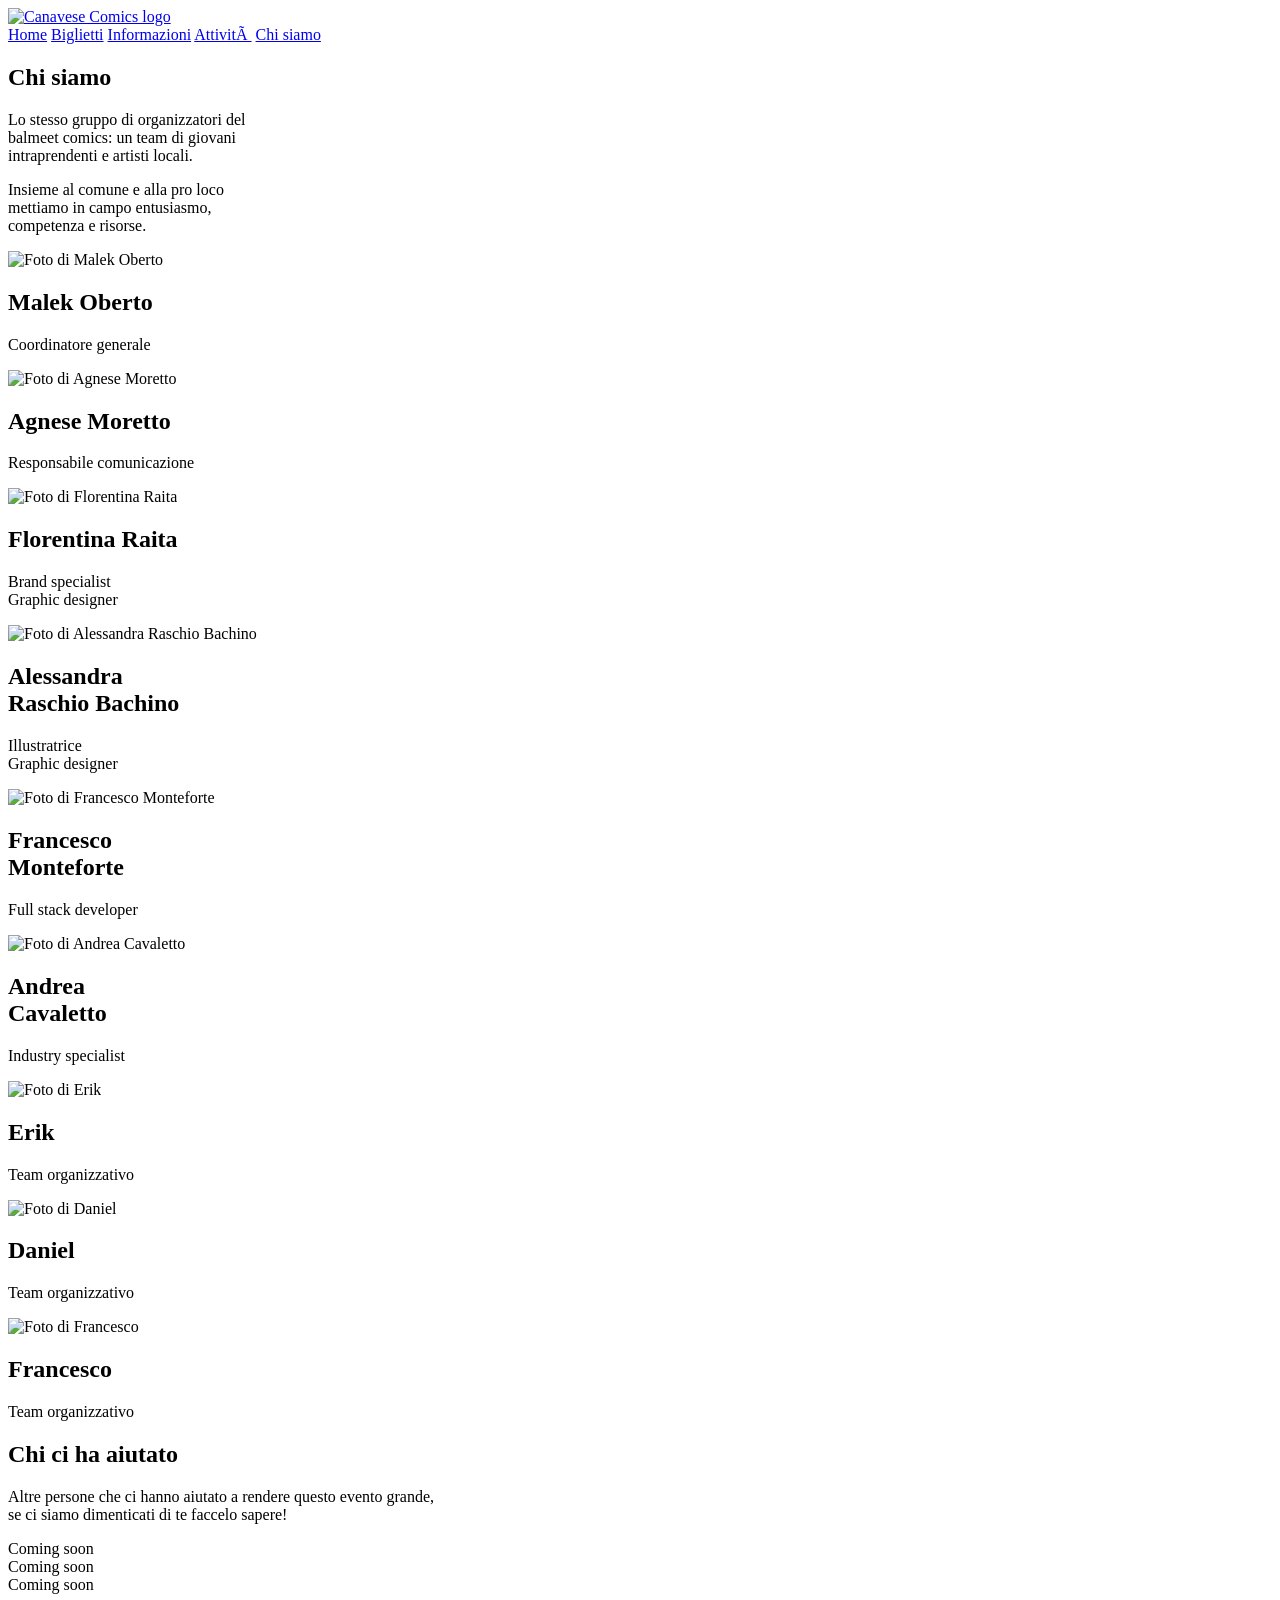
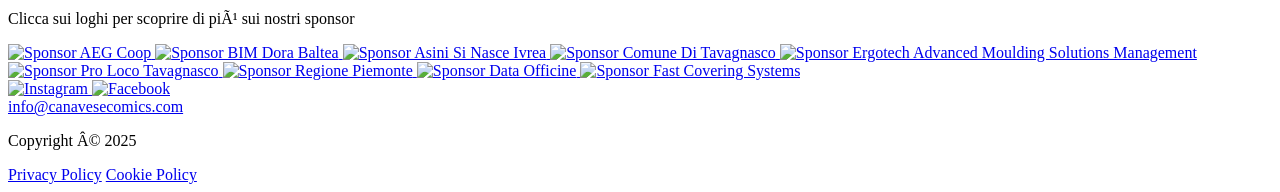
==== about.html @ ed452ccc "add meta pixel" ====
<!DOCTYPE html>
<html lang="it">

<head>
  <!-- Google tag (gtag.js) -->
  <script async src="https://www.googletagmanager.com/gtag/js?id=G-MP04SPYHH6"></script>
  <script>
    window.dataLayer = window.dataLayer || [];
    function gtag(){dataLayer.push(arguments);}
    if (typeof gtag === 'function') {
      gtag('js', new Date());

      gtag('config', 'G-MP04SPYHH6');
    }
  </script>
  <!-- Meta Pixel Code -->
  <script>
    !function(f,b,e,v,n,t,s)
    {if(f.fbq)return;n=f.fbq=function(){n.callMethod?
    n.callMethod.apply(n,arguments):n.queue.push(arguments)};
    if(!f._fbq)f._fbq=n;n.push=n;n.loaded=!0;n.version='2.0';
    n.queue=[];t=b.createElement(e);t.async=!0;
    t.src=v;s=b.getElementsByTagName(e)[0];
    s.parentNode.insertBefore(t,s)}(window, document,'script',
    'https://connect.facebook.net/en_US/fbevents.js');
    if (typeof fbq === 'function') {
      fbq('init', '989161047143598');
      fbq('track', 'PageView');
    }
  </script>
  <noscript><img height="1" width="1" style="display:none" src="https://www.facebook.com/tr?id=989161047143598&ev=PageView&noscript=1" /></noscript>
  <!-- End Meta Pixel Code -->

  <meta charset="UTF-8" />
  <meta name="viewport" content="width=device-width, initial-scale=1.0, viewport-fit=cover" />
  <meta name="color-scheme" content="light">
  <meta name="format-detection" content="telephone=no, date=no, address=no, email=no">
  <meta name="apple-mobile-web-app-capable" content="yes">
  <meta name="apple-mobile-web-app-title" content="Canavese Comics">
  <meta name="apple-mobile-web-app-status-bar-style" content="default">
  <meta name="theme-color" content="#F5EE8E">
  <meta name="author" content="Canavese Comics">

  <meta name="description"
    content="Scopri il team dietro Canavese Comics: organizzatori, artisti e professionisti che danno vita all'evento a Tavagnasco.">

  <meta name="robots" content="index, follow">

  <link rel="canonical" href="https://www.canavesecomics.com/about.html">

  <!-- Open Graph -->
  <meta property="og:title" content="Chi siamo | Canavese Comics">
  <meta property="og:description"
    content="Scopri il team dietro Canavese Comics: organizzatori, artisti e professionisti che danno vita all'evento a Tavagnasco.">
  <meta property="og:image" content="https://www.canavesecomics.com/assets/png/og.png">
  <meta property="og:image:alt" content="Team e organizzatori di Canavese Comics">
  <meta property="og:image:width" content="1200">
  <meta property="og:image:height" content="630">
  <meta property="og:url" content="https://www.canavesecomics.com/about.html">
  <meta property="og:type" content="website">
  <meta property="og:locale" content="it_IT">
  <meta property="og:site_name" content="Canavese Comics">

  <!-- Twitter -->
  <meta name="twitter:card" content="summary_large_image">
  <meta name="twitter:title" content="Chi siamo | Canavese Comics">
  <meta name="twitter:description"
    content="Scopri il team dietro Canavese Comics: organizzatori, artisti e professionisti che danno vita all'evento a Tavagnasco.">
  <meta name="twitter:image" content="https://www.canavesecomics.com/assets/png/og.png">
  <meta name="twitter:image:alt" content="Team e organizzatori di Canavese Comics">
  <title>Chi siamo | Canavese Comics</title>
  <link rel="icon" href="/favicon_png/favicon48.png" type="image/png" sizes="48x48" />
  <link rel="icon" href="/favicon.svg?v=4" type="image/svg+xml" />
  <link rel="icon" href="/favicon_png/favicon192.png" type="image/png" sizes="192x192" />
  <link rel="icon" href="/favicon_png/favicon512.png" type="image/png" sizes="512x512" />
  <link rel="apple-touch-icon" href="/favicon_png/favicon192.png" />
  <link rel="stylesheet" href="styles.css?v=20260511-sponsor-9" />
</head>

<body class="page-about">
  <header>
    <a class="brand" href="/" aria-label="Canavese Comics home">
      <img src="assets/vectors/logo.svg" alt="Canavese Comics logo" class="brand-logo">
    </a>

    <nav class="desktop-nav" aria-label="Navigazione principale">
      <a href="/">Home</a>
      <a href="/biglietti.html">Biglietti</a>
      <a href="/info.html">Informazioni</a>
      <a href="/activity.html">Attività</a>
      <a href="/about.html">Chi siamo</a>
    </nav>

    <div class="scroll-progress">
      <div class="scroll-progress__bar"></div>
    </div>
  </header>



  <main class="about-page">
    <section class="about-hero" id="chi-siamo">
      <h1>Chi siamo</h1>

      <div class="about-intro">
        <p>Lo stesso gruppo di organizzatori del<br>balmeet comics: un team di giovani<br>intraprendenti e artisti locali.</p>
        <p>Insieme al comune e alla pro loco<br>mettiamo in campo entusiasmo,<br>competenza e risorse.</p>
      </div>
    </section>

    <section class="team-grid" aria-label="Team Canavese Comics">
      <article class="team-member">
        <div class="team-member__photo is-loading">
          <picture>
            <source srcset="chi_siamo/Malek.avif" type="image/avif">
            <img src="chi_siamo/Malek.jpg" alt="Foto di Malek Oberto" loading="lazy" decoding="async">
          </picture>
        </div>
        <div>
          <h2>Malek Oberto</h2>
          <p>Coordinatore generale</p>
        </div>
      </article>

      <article class="team-member">
        <div class="team-member__photo is-loading">
          <picture>
            <source srcset="chi_siamo/Agnese.avif" type="image/avif">
            <img src="chi_siamo/Agnese.jpg" alt="Foto di Agnese Moretto" loading="lazy" decoding="async">
          </picture>
        </div>
        <div>
          <h2>Agnese Moretto</h2>
          <p>Responsabile comunicazione</p>
        </div>
      </article>

      <article class="team-member">
        <div class="team-member__photo is-loading">
          <picture>
            <source srcset="chi_siamo/flo.avif" type="image/avif">
            <img src="chi_siamo/flo.jpg" alt="Foto di Florentina Raita" loading="lazy" decoding="async">
          </picture>
        </div>
        <div>
          <h2>Florentina Raita</h2>
          <p>Brand specialist<br>Graphic designer</p>
        </div>
      </article>

      <article class="team-member">
        <div class="team-member__photo is-loading">
          <picture>
            <source srcset="chi_siamo/Alessandra.avif" type="image/avif">
            <img src="chi_siamo/Alessandra.jpg" alt="Foto di Alessandra Raschio Bachino" loading="lazy" decoding="async">
          </picture>
        </div>
        <div>
          <h2>Alessandra<br>Raschio Bachino</h2>
          <p>Illustratrice<br>Graphic designer</p>
        </div>
      </article>

      <article class="team-member">
        <div class="team-member__photo is-loading">
          <picture>
            <source srcset="chi_siamo/Frank.avif" type="image/avif">
            <img src="chi_siamo/Frank.jpg" alt="Foto di Francesco Monteforte" loading="lazy" decoding="async">
          </picture>
        </div>
        <div>
          <h2>Francesco<br>Monteforte</h2>
          <p>Full stack developer</p>
        </div>
      </article>

      <article class="team-member">
        <div class="team-member__photo is-loading">
          <picture>
            <source srcset="chi_siamo/Andrea.avif" type="image/avif">
            <img src="chi_siamo/Andrea.jpg" alt="Foto di Andrea Cavaletto" loading="lazy" decoding="async">
          </picture>
        </div>
        <div>
          <h2>Andrea<br>Cavaletto</h2>
          <p>Industry specialist</p>
        </div>
      </article>

      <article class="team-member">
        <div class="team-member__photo is-loading">
          <picture>
            <source srcset="chi_siamo/Erik.avif" type="image/avif">
            <img src="chi_siamo/Erik.jpg" alt="Foto di Erik" loading="lazy" decoding="async">
          </picture>
        </div>
        <div>
          <h2>Erik</h2>
          <p>Team organizzativo</p>
        </div>
      </article>

      <article class="team-member">
        <div class="team-member__photo is-loading">
          <picture>
            <source srcset="chi_siamo/Daniel.avif" type="image/avif">
            <img src="chi_siamo/Daniel.jpg" alt="Foto di Daniel" loading="lazy" decoding="async">
          </picture>
        </div>
        <div>
          <h2>Daniel</h2>
          <p>Team organizzativo</p>
        </div>
      </article>

      <article class="team-member">
        <div class="team-member__photo is-loading">
          <picture>
            <source srcset="chi_siamo/Francesco.avif" type="image/avif">
            <img src="chi_siamo/Francesco.jpg" alt="Foto di Francesco" loading="lazy" decoding="async">
          </picture>
        </div>
        <div>
          <h2>Francesco</h2>
          <p>Team organizzativo</p>
        </div>
      </article>
    </section>

    <section class="about-help">
      <h2>Chi ci ha aiutato</h2>
      <p>
Altre persone che ci hanno aiutato a rendere questo evento grande,<br>
se ci siamo dimenticati di te faccelo sapere!      </p>

      <div class="helpers-list" aria-label="Persone che ci hanno aiutato">
        <div class="helper-card">
          <span>Coming soon</span>
        </div>
        <div class="helper-card">
          <span>Coming soon</span>
        </div>
        <div class="helper-card">
          <span>Coming soon</span>
        </div>
      </div>
    </section>
  </main>

  <section class="sponsors">
    
    <div class="sponsors-inner">
    <p class="sponsors-note">Clicca sui loghi per scoprire di più sui nostri sponsor</p>

    <div class="sponsors-row">
     <a class="sponsor-item sponsor-item--logo" href="https://www.aegcoop.it/" target="_blank" rel="noopener noreferrer" aria-label="AEG Coop">
        <img src="sponsor/1.png" alt="Sponsor AEG Coop">
      </a>

      <a class="sponsor-item sponsor-item--logo" href="https://www.bimdorabaltea.it/" target="_blank" rel="noopener noreferrer" aria-label="Sponsor BIM Dora Baltea">
        <img src="sponsor/2.png" alt="Sponsor BIM Dora Baltea">
      </a>
      <a class="sponsor-item sponsor-item--logo" href="https://www.asinisinasceivrea.it/" target="_blank" rel="noopener noreferrer" aria-label="Sponsor Asini Si Nasce Ivrea">
        <img src="sponsor/3.png" alt="Sponsor Asini Si Nasce Ivrea">
      </a>
      <a class="sponsor-item sponsor-item--logo" href="https://www.comune.tavagnasco.to.it/it-it/home" target="_blank" rel="noopener noreferrer" aria-label="Sponsor Comune di Tavagnasco">
        <img src="sponsor/4.png" alt="Sponsor Comune Di Tavagnasco">
      </a>
      <a class="sponsor-item sponsor-item--logo" href="https://www.ergotech.it/" target="_blank" rel="noopener noreferrer" aria-label="Sponsor Ergotech Advanced Moulding Solutions Management">
        <img src="sponsor/5.png" alt="Sponsor Ergotech Advanced Moulding Solutions Management">
      </a>
      <a class="sponsor-item sponsor-item--logo" href="https://www.facebook.com/login/?next=https%3A%2F%2Fwww.facebook.com%2FProlocotavagnacco%2F%3Flocale%3Dit_IT" target="_blank" rel="noopener noreferrer" aria-label="Sponsor Pro Loco Tavagnasco">
        <img src="sponsor/6.png" alt="Sponsor Pro Loco Tavagnasco">
      </a>
      <a class="sponsor-item sponsor-item--logo" href="https://www.regione.piemonte.it/web/" target="_blank" rel="noopener noreferrer" aria-label="Sponsor Regione Piemonte">
        <img src="sponsor/7.png" alt="Sponsor Regione Piemonte">
      </a>
      <a class="sponsor-item sponsor-item--logo" href="https://dataofficine.it/" target="_blank" rel="noopener noreferrer" aria-label="Sponsor Data Officine">
        <img src="sponsor/8.png" alt="Sponsor Data Officine">
      </a>
      <a class="sponsor-item sponsor-item--logo" href="https://www.fastcoveringsystems.com" target="_blank" rel="noopener noreferrer" aria-label="Sponsor Fast Covering Systems">
        <img src="sponsor/9.png" alt="Sponsor Fast Covering Systems">
      </a>
    </div>

    
  </div>





  </section>

  <footer class="site-footer">
    <div class="footer-inner">
      <div class="footer-left">
        <a class="footer-social" href="https://www.instagram.com/canavese.comics?igsh=ejc1cXgyejVkamZu" aria-label="Instagram Canavese Comics" target="_blank" rel="noopener noreferrer">
          <img src="assets/icons/ig_icon.webp" alt="Instagram">
        </a>
        <a class="footer-social footer-social--facebook" href="https://www.facebook.com/61584932397962/" aria-label="Facebook Canavese Comics" target="_blank" rel="noopener noreferrer">
          <img src="assets/icons/fb_icon.webp" alt="Facebook">
        </a>
      </div>

      <div class="footer-center">
        <a href="mailto:info@canavesecomics.com">info@canavesecomics.com</a>
      </div>

      <div class="footer-right">
        <p>
          Copyright © 2025<br>
       
        </p>
      </div>
    </div>

    <div class="footer-legal">
      <a href="privacy-policy.html">Privacy Policy</a>
      <a href="cookie-policy.html">Cookie Policy</a>
    </div>
  </footer>

  <script src="main.js?v=20260511-about-images"></script>
</body>

</html>
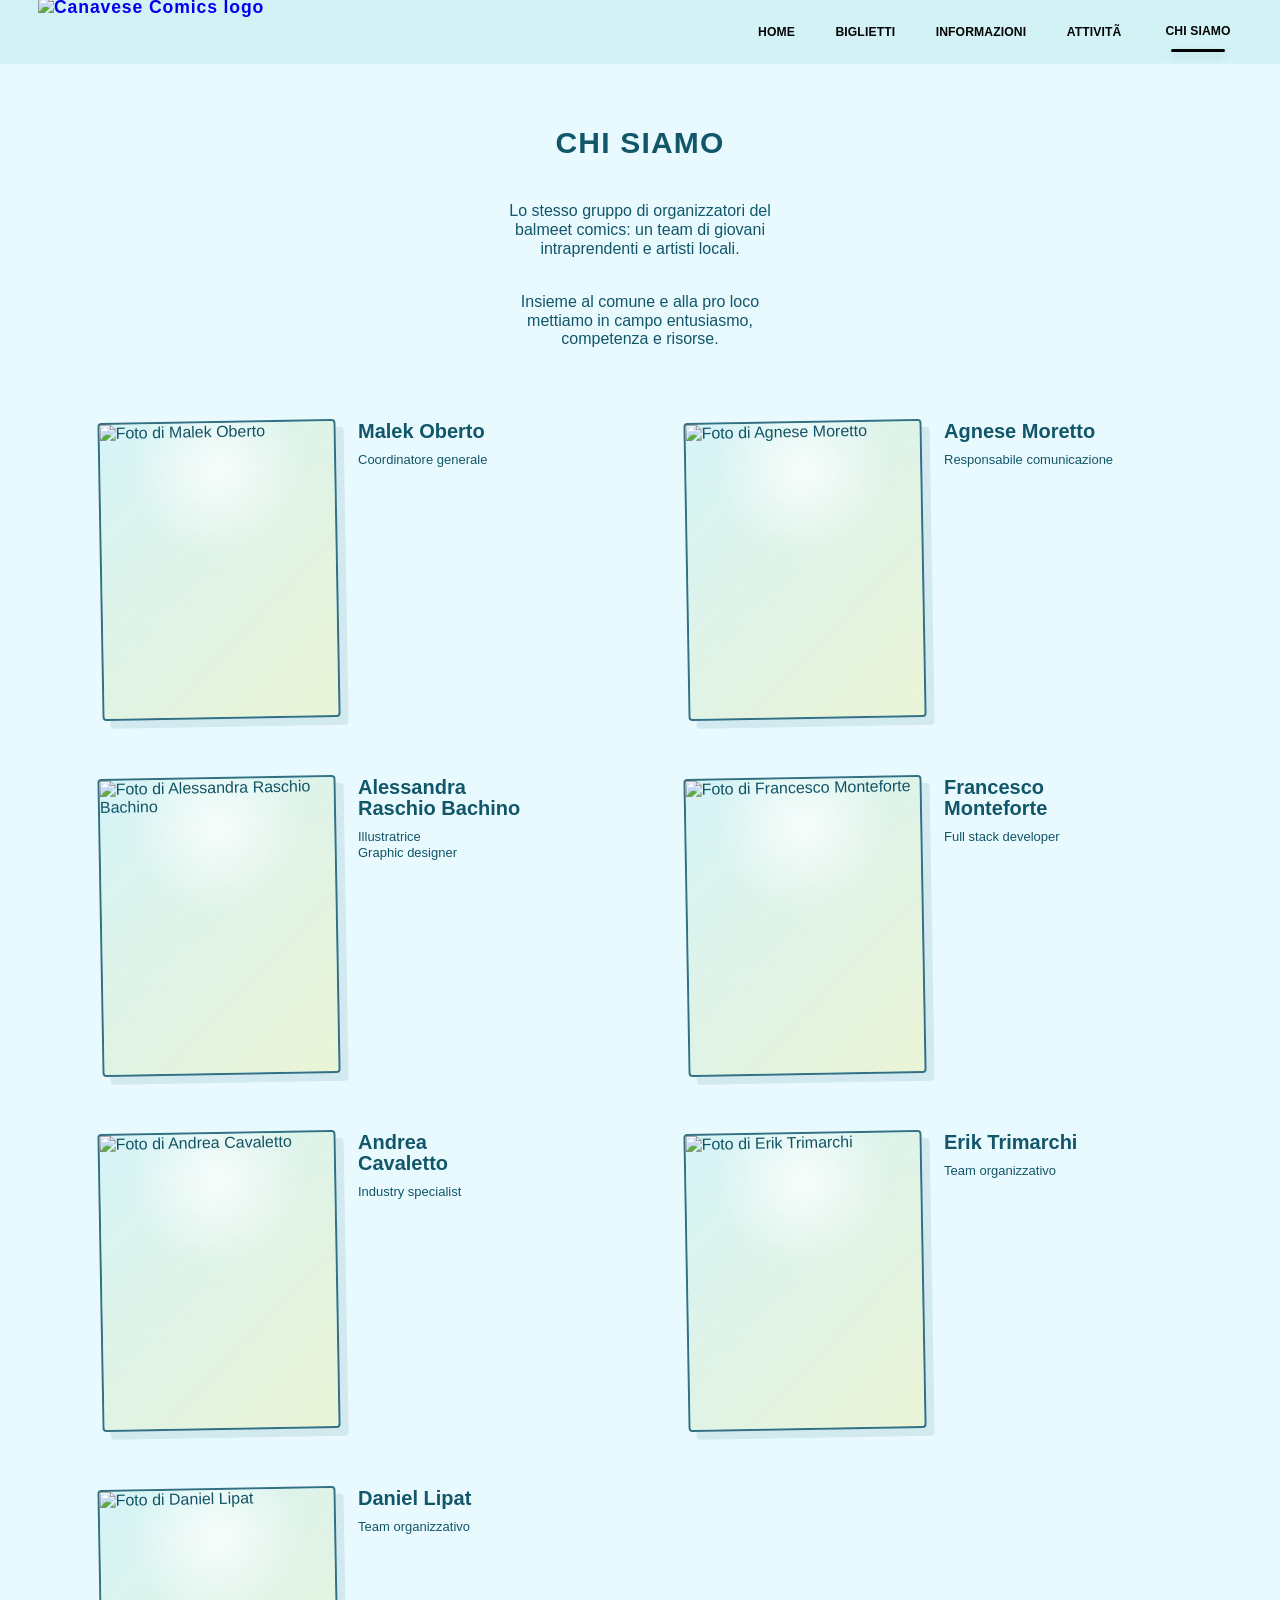
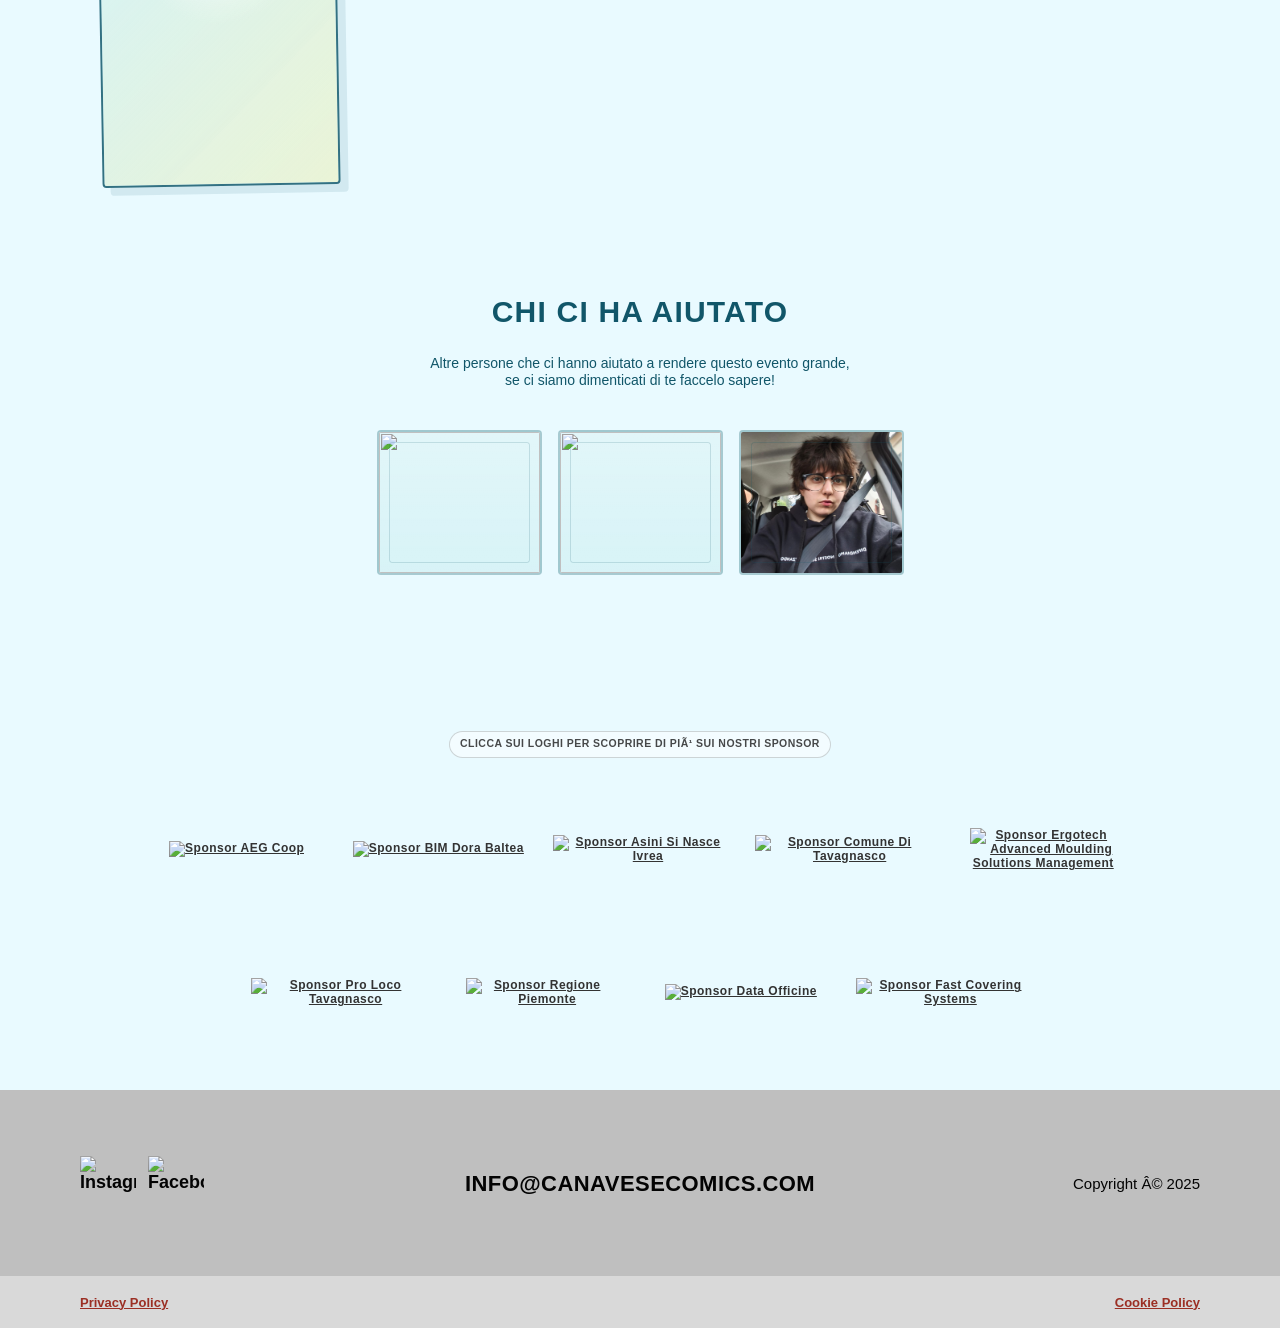
==== commit 930724ab: "Aggiorna team e collaboratori" ====
--- a/about.html
+++ b/about.html
@@ -138,19 +138,6 @@
       <article class="team-member">
         <div class="team-member__photo is-loading">
           <picture>
-            <source srcset="chi_siamo/flo.avif" type="image/avif">
-            <img src="chi_siamo/flo.jpg" alt="Foto di Florentina Raita" loading="lazy" decoding="async">
-          </picture>
-        </div>
-        <div>
-          <h2>Florentina Raita</h2>
-          <p>Brand specialist<br>Graphic designer</p>
-        </div>
-      </article>
-
-      <article class="team-member">
-        <div class="team-member__photo is-loading">
-          <picture>
             <source srcset="chi_siamo/Alessandra.avif" type="image/avif">
             <img src="chi_siamo/Alessandra.jpg" alt="Foto di Alessandra Raschio Bachino" loading="lazy" decoding="async">
           </picture>
@@ -191,11 +178,11 @@
         <div class="team-member__photo is-loading">
           <picture>
             <source srcset="chi_siamo/Erik.avif" type="image/avif">
-            <img src="chi_siamo/Erik.jpg" alt="Foto di Erik" loading="lazy" decoding="async">
-          </picture>
-        </div>
-        <div>
-          <h2>Erik</h2>
+            <img src="chi_siamo/Erik.jpg" alt="Foto di Erik Trimarchi" loading="lazy" decoding="async">
+          </picture>
+        </div>
+        <div>
+          <h2>Erik Trimarchi</h2>
           <p>Team organizzativo</p>
         </div>
       </article>
@@ -204,24 +191,11 @@
         <div class="team-member__photo is-loading">
           <picture>
             <source srcset="chi_siamo/Daniel.avif" type="image/avif">
-            <img src="chi_siamo/Daniel.jpg" alt="Foto di Daniel" loading="lazy" decoding="async">
-          </picture>
-        </div>
-        <div>
-          <h2>Daniel</h2>
-          <p>Team organizzativo</p>
-        </div>
-      </article>
-
-      <article class="team-member">
-        <div class="team-member__photo is-loading">
-          <picture>
-            <source srcset="chi_siamo/Francesco.avif" type="image/avif">
-            <img src="chi_siamo/Francesco.jpg" alt="Foto di Francesco" loading="lazy" decoding="async">
-          </picture>
-        </div>
-        <div>
-          <h2>Francesco</h2>
+            <img src="chi_siamo/Daniel.jpg" alt="Foto di Daniel Lipat" loading="lazy" decoding="async">
+          </picture>
+        </div>
+        <div>
+          <h2>Daniel Lipat</h2>
           <p>Team organizzativo</p>
         </div>
       </article>
@@ -235,13 +209,13 @@
 
       <div class="helpers-list" aria-label="Persone che ci hanno aiutato">
         <div class="helper-card">
-          <span>Coming soon</span>
+          <img src="chi_siamo/flo.jpg" alt="" loading="lazy" decoding="async">
         </div>
         <div class="helper-card">
-          <span>Coming soon</span>
+          <img src="chi_siamo/Francesco.jpg" alt="" loading="lazy" decoding="async">
         </div>
         <div class="helper-card">
-          <span>Coming soon</span>
+          <img src="chi_siamo/levi.jpg" alt="" loading="lazy" decoding="async">
         </div>
       </div>
     </section>
--- a/styles.css
+++ b/styles.css
@@ -0,0 +1,7001 @@
+@font-face {
+  font-family: 'Corsario VF';
+  src: url('assets/fonts/corsario-vf-font/corsario-vf.otf') format('opentype');
+  font-weight: 400;
+  font-style: normal;
+  font-display: swap;
+}
+
+@font-face {
+  font-family: 'Figtree';
+  src: url('assets/fonts/Figtree/Figtree-VariableFont_wght.ttf') format('truetype');
+  font-weight: 100 900;
+  font-style: normal;
+  font-display: swap;
+}
+
+:root {
+  --color-text: #111;
+  --color-bg: #FDFCEC;;
+  --color-dark: #030303;
+  --color-white: #ffffff;
+  --color-header:#F5EE8E;
+
+  --color-overlay: #030303;
+
+  --fs-brand: 1.1rem;
+  --fs-hero-tag: clamp(1.6rem, 3vw, 2rem);
+  --fs-overlay-links: 2rem;
+
+  --radius-card: 18px;
+
+  --shadow-card: 0 18px 40px rgba(0,0,0,0.08);
+  --border-card: 1px solid rgba(0,0,0,0.03);
+
+  --transition-fast: 250ms ease;
+  --transition-mid: 350ms ease;
+  --transition-burger: 600ms cubic-bezier(0.4, 0, 0.2, 1);
+
+  --feature-card-width: 680px;
+  --feature-card-svg-width: 100%;
+}
+
+html {
+  -webkit-text-size-adjust: 100%;
+  text-size-adjust: 100%;
+  background: var(--color-bg);
+}
+
+body {
+  min-height: 100svh;
+  padding-left: env(safe-area-inset-left);
+  padding-right: env(safe-area-inset-right);
+  overflow-x: clip;
+}
+
+@supports not (overflow: clip) {
+  body {
+    overflow-x: hidden;
+  }
+}
+
+* {
+  box-sizing: border-box;
+  margin: 0;
+  padding: 0;
+}
+
+body {
+  min-height: 100vh;
+  font-family: 'Figtree', sans-serif;
+  background: var(--color-bg);
+  color: var(--color-text);
+  overflow-x: hidden;
+}
+
+header {
+  position: fixed;
+  top: 0; left: 0; right: 0;
+  height: 64px;
+  background: var(--color-dark);
+  color: var(--color-white);
+  display: flex;
+  justify-content: space-between;
+  align-items: center;
+  padding: 0 1.25rem;
+  z-index: 30;
+  background-color: var(--color-header);
+}
+
+.brand {
+  font-size: var(--fs-brand);
+  font-weight: 600;
+  letter-spacing: .05em;
+}
+
+/* MENU TOGGLE */
+
+.menu {
+  background: transparent;
+  border: none;
+  cursor: pointer;
+  display: flex;
+  padding: 0;
+  width: 40px;
+  height: 40px;
+  justify-content: center;
+  align-items: center;
+  outline: none;
+}
+
+
+
+
+.menu:focus-visible {
+  outline: none;
+}
+
+.menu svg {
+  width: 44px;
+  height: 44px;
+}
+
+.line {
+  fill: none;
+  stroke: var(--color-dark);
+  stroke-width: 6;
+  transition:
+    stroke-dasharray var(--transition-burger),
+    stroke-dashoffset var(--transition-burger),
+    filter var(--transition-mid);
+}
+
+.line1 { stroke-dasharray: 60 207; }
+.line2 { stroke-dasharray: 60 60; }
+.line3 { stroke-dasharray: 60 207; }
+
+.menu.opened .line1 {
+  stroke-dasharray: 90 207;
+  stroke-dashoffset: -134;
+}
+
+.menu.opened .line2 {
+  stroke-dasharray: 1 60;
+  stroke-dashoffset: -30;
+}
+
+.menu.opened .line3 {
+  stroke-dasharray: 90 207;
+  stroke-dashoffset: -134;
+}
+
+.menu.glow .line {
+  filter: drop-shadow(0 0 14px rgba(255,255,255,0.55));
+}
+
+
+
+.menu-overlay {
+  position: fixed;
+  inset: 0;
+  background: var(--color-overlay);
+  color: var(--color-white);
+  display: flex;
+  flex-direction: column;
+  justify-content: center;
+  align-items: center;
+  gap: 2rem;
+  font-size: var(--fs-overlay-links);
+  letter-spacing: .03em;
+  opacity: 0;
+  visibility: hidden;
+  pointer-events: none;
+  transition: opacity var(--transition-fast), visibility var(--transition-fast);
+  z-index: 20;
+}
+
+.menu-overlay.active {
+  opacity: 1;
+  visibility: visible;
+  pointer-events: auto;
+}
+
+.menu-overlay a {
+  color: var(--color-white);
+  text-decoration: none;
+  font-weight: 500;
+  opacity: 0;
+  transform: translateY(10px);
+  transition:
+    opacity var(--transition-mid),
+    transform var(--transition-mid);
+}
+
+.menu-overlay.active a { opacity: 1; transform: translateY(0); }
+
+.menu-overlay.active a:nth-child(1) { transition-delay: 80ms; }
+.menu-overlay.active a:nth-child(2) { transition-delay: 150ms; }
+.menu-overlay.active a:nth-child(3) { transition-delay: 220ms; }
+.menu-overlay.active a:nth-child(4) { transition-delay: 290ms; }
+.menu-overlay.active a:nth-child(5) { transition-delay: 360ms; }
+
+
+
+
+
+.menu {
+  -webkit-tap-highlight-color: transparent;  
+}
+
+.menu:focus {
+  outline: none;
+}
+
+.menu:focus-visible {
+  outline: none; 
+}
+
+.menu::-moz-focus-inner {
+  border: 0; 
+}
+
+
+
+
+
+.home-section {
+  padding: 60px 1.5rem;
+  max-width: 900px;
+  margin: 0 auto;
+}
+
+.home-inner {
+  text-align: center;
+  display: flex;
+  flex-direction: column;
+  gap: 1.5rem;
+}
+
+.home-section h2 {
+  font-size: 1.8rem;
+  font-weight: 600;
+  letter-spacing: .05em;
+  color: var(--color-dark);
+  margin-bottom: .5rem;
+}
+
+.home-section p {
+  max-width: 680px;
+  margin: 0 auto;
+  font-size: 1.05rem;
+  line-height: 1.6;
+  color: #444;
+}
+
+
+
+.news-grid {
+  display: grid;
+  grid-template-columns: 1fr;
+  gap: 1.8rem;
+  margin-top: .5rem;
+}
+
+.news-card {
+  background: var(--color-white);
+  border-radius: 16px;
+  box-shadow: var(--shadow-card);
+  border: var(--border-card);
+  padding: 1.2rem;
+  text-align: left;
+}
+
+.news-image img {
+  width: 100%;
+  height: auto;
+  border-radius: 12px;
+  margin-bottom: .8rem;
+}
+
+.news-card h3 {
+  font-size: 1.1rem;
+  font-weight: 600;
+  color: var(--color-dark);
+  margin-bottom: .5rem;
+}
+
+.news-card p {
+  font-size: .95rem;
+  color: #444;
+  line-height: 1.55;
+}
+
+
+@media (min-width: 760px) {
+  .news-grid {
+    grid-template-columns: 1fr 1fr;
+  }
+}
+
+
+.info-list {
+  display: grid;
+  grid-template-columns: 1fr;
+  gap: 1.5rem;
+  margin-top: .5rem;
+  text-align: left;
+}
+
+.info-item {
+  background: var(--color-white);
+  padding: 1.3rem 1.5rem;
+  border-radius: 16px;
+  box-shadow: var(--shadow-card);
+  border: var(--border-card);
+}
+
+.info-item dt {
+  font-size: .85rem;
+  text-transform: uppercase;
+  letter-spacing: .12em;
+  color: #777;
+  margin-bottom: .4rem;
+}
+
+.info-item dd {
+  font-size: 1.05rem;
+  color: #222;
+}
+
+
+.features-list .feature-card > h3 {
+  font-size: 20px !important;
+  text-align: center;
+}
+
+
+
+
+
+@media (min-width: 760px) {
+  .info-list {
+    grid-template-columns: repeat(3, 1fr);
+  }
+}
+
+
+
+
+
+
+/* MEDIA QUERIES */
+
+@media (max-width: 360px) {
+  .brand { font-size: .95rem; }
+  .menu svg { width: 28px; height: 28px; }
+  .hero { padding: 95px 1rem 35px; }
+  .hero-tag { font-size: 1.3rem; letter-spacing: .08em; }
+  .logo-wrapper img { max-width: 230px; }
+}
+
+@media (max-width: 480px) {
+  .menu-overlay { font-size: 1.6rem; gap: 1.6rem; }
+  .logo-card { padding: 1.5rem 1.5rem 1.25rem; }
+  .contact-info { font-size: .85rem; }
+}
+
+@media (max-width: 768px) {
+  header { padding: 0 1.1rem; }
+  .hero { padding: 120px 1.2rem 40px; }
+  .logo-wrapper img { max-width: 280px; }
+}
+
+@media (max-width: 1024px) {
+  .hero-inner { max-width: 600px; }
+  .logo-card { padding: 2rem 2.5rem; border-radius: 20px; }
+  .hero-tag { font-size: 2.1rem; }
+  .menu-overlay { font-size: 2rem; }
+}
+
+@media (max-width: 1300px) {
+  header { padding: 0 2rem; }
+  .hero { padding-top: 150px; padding-bottom: 60px; }
+  .logo-card { max-width: 540px; }
+}
+
+@media (min-width: 1400px) {
+  .hero-tag { font-size: 2.3rem; }
+  .logo-wrapper img { max-width: 360px; }
+  .logo-card { padding: 2.3rem 3rem 2rem; }
+}
+
+
+
+
+.scroll-progress {
+  position: absolute;
+  left: 0;
+  right: 0;
+  bottom: 0;
+  height: 2px;
+  background: rgba(255, 255, 255, 0.08); 
+  overflow: hidden;
+  pointer-events: none;
+}
+
+.scroll-progress__bar {
+  width: 0;
+  height: 100%;
+
+
+  background: linear-gradient(
+    90deg,
+    #fdd835 0%,
+    #ffb300 100%
+  );
+
+  
+  box-shadow: 0 0 6px rgba(255, 193, 7, 0.55);
+
+  transform-origin: left;
+  transition: width 70ms linear;
+}
+
+
+.brand-logo {
+  height: 52px;
+  width: auto;
+  filter: none;
+}
+
+
+
+
+
+
+.features-grid {
+  display: grid;
+  grid-template-columns: repeat(2, 1fr);
+  gap: 18px;
+  max-width: 900px;
+  margin: 50px auto;
+  padding: 0 1.3rem;
+}
+
+.feature-card {
+  background: #e7e7e7; 
+  border-radius: 22px;
+  padding: 32px 12px;
+  text-align: center;
+  box-shadow: var(--shadow-card);
+  border: var(--border-card);
+  display: flex;
+  flex-direction: column;
+  justify-content: center;
+  gap: 10px;
+  min-height: 140px; 
+}
+
+.feature-card h3 {
+  margin-bottom: 6px;
+  color: var(--color-dark);
+  text-transform: uppercase;
+  letter-spacing: 0.03em;
+}
+
+.feature-card .icon {
+  font-size: 0.85rem;
+  color: #777;
+  letter-spacing: .03;
+}
+
+
+
+@media (min-width: 900px) {
+  .features-grid {
+    grid-template-columns: repeat(2, 1fr);
+    gap: 24px;
+  }
+
+  .feature-card {
+    min-height: 160px;
+    padding: 40px 20px;
+  }
+
+ .features-list .feature-card > h3 {
+
+  font-size: 32px !important;
+
+  text-align: center;
+
+}
+}
+
+
+.features-grid {
+  display: grid;
+  grid-template-columns: repeat(2, 1fr);
+  gap: 18px;
+  max-width: 900px;
+  margin: 80px auto 50px;
+  padding: 0 1.3rem;
+}
+
+
+
+
+
+.hero {
+  padding: 120px 1.5rem 50px;
+  max-width: 1000px;
+  margin: 0 auto;
+}
+
+/* CARD PRINCIPALE */
+.hero-card {
+  position: relative;
+  width: 100%;
+  min-height: 798px;
+  overflow: hidden;
+  background: #F1D0E3;
+  border-radius: 20px;
+  box-shadow: none;
+  border: 0;
+}
+
+
+.hero-left {
+  display: flex;
+  flex-direction: column;
+  gap: 6px;
+}
+
+
+
+.hero-location,
+.hero-date {
+  font-size: 1.02rem;
+  font-weight: 600;
+  color: var(--color-dark);
+  margin: 0;
+}
+
+/* COLONNA DESTRA (IMMAGINE) */
+.hero-right {
+  position: absolute;
+  left: 594px;
+  top: 48px;
+  width: 624px;
+  height: 802px;
+  z-index: 1;
+}
+
+.hero-right img {
+  width: 140px;
+  height: auto;
+  object-fit: contain;
+  display: block;
+}
+
+.hero-description {
+  margin-top: 30px;
+  text-align: center;
+  font-size: 1.03rem;
+  line-height: 1.6;
+  color: #333;
+  max-width: 720px;
+  margin-left: auto;
+  margin-right: auto;
+}
+
+.hero-description p + p {
+  margin-top: 1rem;
+}
+
+
+
+@media (max-width: 480px) {
+  .hero {
+    padding: 110px 1rem 40px;
+  }
+
+  .hero-card {
+    padding: 22px 16px;
+    column-gap: 12px;
+  }
+
+  .hero-left h1 {
+    font-size: 1.45rem;
+  }
+
+  .hero-right img {
+    width: 110px;
+  }
+}
+
+
+
+/* SPONSOR  */
+
+.sponsors {
+  padding: 60px 1.5rem 40px;
+  background: transparent;
+}
+
+.sponsors-inner {
+  max-width: 1000px;
+  margin: 0 auto;
+  text-align: center;
+}
+
+.sponsors-inner h2 {
+  font-size: 1.8rem;
+  font-weight: 600;
+  letter-spacing: .05em;
+  margin-bottom: 30px;
+  color: var(--color-dark);
+}
+
+.sponsors-note {
+  width: fit-content;
+  max-width: min(100%, 520px);
+  margin: 0 auto clamp(22px, 3vw, 34px);
+  padding: 0.38rem 0.62rem;
+  color: rgba(3, 3, 3, 0.72);
+  font-size: clamp(0.58rem, 0.82vw, 0.72rem);
+  line-height: 1.15;
+  font-weight: 800;
+  letter-spacing: 0.045em;
+  text-transform: uppercase;
+  white-space: nowrap;
+  background: rgba(255, 255, 255, 0.46);
+  border: 1px solid rgba(3, 3, 3, 0.16);
+  border-radius: 999px;
+}
+
+.sponsors-row {
+  display: flex;
+  justify-content: center;
+  gap: 12px;
+  flex-wrap: wrap;
+}
+
+.sponsor-item {
+  background: #eee;
+  border-radius: 10px;
+  padding: 10px 14px;
+  font-size: .75rem;
+  font-weight: 600;
+  color: #333;
+  letter-spacing: .04em;
+  min-width: 70px;
+  text-align: center;
+}
+
+
+/* FOOTER */
+
+.site-footer {
+  background: #E6ADCE;
+  padding: 0;
+  font-size: .9rem;
+  color: #030303;
+}
+
+.footer-inner {
+  width: 100%;
+  max-width: none;
+  min-height: 186px;
+  margin: 0 auto;
+  padding: 38px 80px 36px;
+  display: grid;
+  grid-template-columns: 1fr 1fr 1fr;
+  align-items: center;
+  gap: 40px;
+}
+
+.footer-left {
+  display: flex;
+  align-items: center;
+  justify-content: flex-start;
+  justify-self: start;
+  gap: 12px;
+}
+
+.footer-social {
+  display: flex;
+  align-items: center;
+  justify-content: center;
+  width: 140px;
+  height: 140px;
+  background: #D9D9D9;
+  border-radius: 0;
+  padding: 0;
+  font-weight: 700;
+  font-size: 18px;
+  color: #030303;
+  text-decoration: none;
+}
+
+.footer-left a,
+.footer-center a {
+  color: #030303;
+  text-decoration: none;
+  font-weight: 600;
+}
+
+.footer-center {
+  text-align: center;
+  align-self: center;
+  justify-self: center;
+}
+
+.footer-center a {
+  font-size: 22px;
+  letter-spacing: 0.02em;
+  text-transform: uppercase;
+}
+
+.footer-right {
+  text-align: right;
+  justify-self: end;
+  max-width: 360px;
+}
+
+.footer-right p {
+  margin: 0;
+  font-size: 15px;
+  line-height: 1.1;
+  font-weight: 500;
+  color: #030303;
+}
+
+.footer-legal {
+  min-height: 52px;
+  margin: 0;
+  padding: 0 80px;
+  display: flex;
+  justify-content: space-between;
+  align-items: center;
+  width: 100%;
+  max-width: none;
+  background: #F1D0E3;
+}
+
+.footer-legal a {
+  font-size: 13px;
+  font-weight: 700;
+  color: #9B2F24;
+  text-decoration: underline;
+}
+
+@media (max-width: 760px) {
+  .footer-inner {
+    min-height: auto;
+    padding: 24px 20px 22px;
+    grid-template-columns: auto 1fr;
+    align-items: center;
+    gap: 16px 18px;
+  }
+
+  .footer-left {
+    justify-self: start;
+    text-align: left;
+    gap: 10px;
+  }
+
+  .footer-center {
+    justify-self: end;
+    text-align: right;
+  }
+
+  .footer-right {
+    grid-column: 1 / -1;
+    justify-self: center;
+    text-align: center;
+    max-width: none;
+  }
+
+  .footer-social {
+    width: 46px;
+    height: 46px;
+    font-size: 14px;
+  }
+
+  .footer-center a {
+    font-size: clamp(11px, 2.65vw, 15px);
+    overflow-wrap: anywhere;
+  }
+
+  .footer-right p {
+    font-size: clamp(11px, 2.8vw, 13px);
+    line-height: 1.15;
+  }
+
+  .footer-legal {
+    min-height: 48px;
+    padding: 0 20px;
+  }
+}
+
+@media (max-width: 420px) {
+  .footer-inner {
+    padding-inline: 16px;
+    gap: 14px;
+  }
+
+  .footer-social {
+    width: 40px;
+    height: 40px;
+  }
+
+  .footer-center a {
+    font-size: 11px;
+  }
+
+  .footer-legal {
+    padding: 0 16px;
+  }
+}
+
+
+
+.hero {
+  width: min(1232px, calc(100% - 48px));
+  max-width: none;
+  margin: 130px auto 0;
+  padding: 0;
+}
+
+.hero-card {
+  position: relative;
+  width: 100%;
+  min-height: 898px;
+  overflow: hidden;
+  background: #F1D0E3;
+  border-radius: 20px;
+  box-shadow: none;
+  border: 0;
+}
+
+
+.hero-left {
+  position: absolute;
+  left: 92px;
+  top: 205px;
+  width: 620px;
+  height: 470px;
+  z-index: 2;
+}
+
+
+.hero-title {
+  
+  position: absolute;
+  width: 300px;
+  height: 200px;
+  left: 0;
+  top: -30px;
+  margin: 0;
+  font-family: 'Corsario VF', serif;
+  font-style: normal;
+  font-weight: 400;
+ font-size: 95px;
+   line-height: 100px;
+  letter-spacing: 1.1;
+  color: #000000;
+}
+
+.hero-meta {
+  position: absolute;
+  width: 620px;
+  left: 0;
+  top: 230px;
+  margin: 0;
+  font-family: 'Figtree', sans-serif;
+  font-style: normal;
+  font-weight: 500;
+  font-size: 48px;
+  line-height: 70px;
+  color: #000000;
+  text-transform: uppercase;
+  white-space: nowrap;
+}
+
+.hero-right {
+  position: absolute;
+  left: 600px;
+  top: 45px;
+  width: 500px;
+  height: 802px;
+  z-index: 1;
+}
+
+.hero-right picture,
+.hero-right img {
+  display: block;
+  width: 100%;
+  height: 100%;
+}
+
+.hero-right img {
+  object-fit: contain;
+  object-position: center top;
+}
+
+.hero-claim {
+  position: absolute;
+  right: clamp(30px, 5.7vw, 88px);
+  bottom: 112px;
+  max-width: 190px;
+  font-family: 'Figtree', sans-serif;
+  font-weight: 700;
+  font-size: 17px;
+  line-height: 1.02;
+  letter-spacing: -0.02em;
+  color: #fff;
+  text-align: left;
+}
+
+.hero-description {
+  max-width: 1232px;
+  margin: 70px auto 0;
+}
+
+@media (max-width: 900px) {
+  .hero {
+    width: calc(100% - 32px);
+    margin-top: 120px;
+    padding: 0;
+  }
+
+  .hero-card {
+    min-height: 520px;
+  }
+
+  .hero-left {
+    left: 24px;
+    top: 86px;
+    width: 42%;
+    height: 310px;
+  }
+
+  .hero-title {
+    width: 100%;
+      top: 60px;
+    height: auto;
+    font-size: clamp(58px, 10.5vw, 20px);
+    line-height: 1.02;
+  }
+
+  .hero-meta {
+    width: 130%;
+    top: 235px;
+    font-size: clamp(20px, 4vw, 32px);
+    line-height: 1.3;
+    white-space: nowrap;
+  }
+
+  .hero-right {
+    left: 43%;
+    top: 28px;
+    width: 54%;
+    height: 470px;
+  }
+
+  .hero-claim {
+    right: 34px;
+    bottom: 68px;
+    max-width: 125px;
+    font-size: 12px;
+  }
+
+
+
+}
+
+@media (max-width: 560px) {
+  .hero {
+    width: calc(100% - 24px);
+    margin-top: 96px;
+    padding: 0;
+  }
+
+
+
+
+  .hero-card {
+    min-height: 310px;
+  }
+
+ .hero-left .hero-title {
+
+    font-size: clamp(29px, 10vw, 24px);
+    top: 0px;
+    line-height: 1.2;
+    letter-spacing: 1.1px;
+
+  }
+
+
+
+.hero-meta {
+  width: 130%;
+  top: 95px;
+  font-size: clamp(13px, 7.5vw, 18px);
+  line-height: 1.5;
+  white-space: nowrap;
+}
+
+  .hero-right {
+    left: 44%;
+    top: 28px;
+    width: 57%;
+    height: 260px;
+    right: auto;
+  }
+
+  .hero-right img {
+    object-position: center top;
+  }
+
+  .hero-claim {
+    right: 16px;
+    bottom: 52px;
+    max-width: 82px;
+    font-size: 8px;
+    line-height: 1.05;
+  }
+
+
+ header {
+    height: 80px;
+    padding: 0 2rem;
+  }
+
+  .brand-logo {
+    height: 60px;
+    width: auto;
+  }
+
+  .menu {
+    width: 60px;
+    height: 60px;
+  }
+
+  .menu svg {
+    width: 60px;
+    height: 60px;
+  }
+
+
+
+
+
+
+}
+
+
+
+
+
+
+
+@media (min-width: 650px) {
+  header {
+    height: 88px;
+    padding: 0 2.5rem;
+  }
+
+  .brand-logo {
+    height: 68px;
+    width: auto;
+  }
+
+  .menu {
+    width: 56px;
+    height: 56px;
+  }
+
+  .menu svg {
+    width: 56px;
+    height: 56px;
+  }
+
+}
+
+
+.features-list {
+  display: flex;
+  flex-direction: column;
+  align-items: center;
+  gap: 100px;
+  width: 100%;
+  max-width: calc(var(--feature-card-width) + 48px);
+  margin: 80px auto 50px;
+  padding: 0 24px;
+}
+
+.feature-card {
+  position: relative;
+  display: flex;
+  justify-content: center;
+  align-items: center;
+  width: 100%;
+  height: auto;
+  min-height: 0;
+  padding: 0;
+  overflow: visible;
+  background: transparent;
+  border: 0;
+  box-shadow: none;
+  border-radius: 50px;
+  text-decoration: none;
+  
+}
+
+ .feature-card h3 {
+    left: 28px;
+    font-size: clamp(20px, 1vw, 2px);
+    font-family: 'Figtree', sans-serif;
+  }
+
+
+.feature-card__graphic {
+  display: block;
+  width: var(--feature-card-svg-width);
+  max-width: var(--feature-card-width);
+  height: auto;
+  object-fit: contain;
+  object-position: center;
+  margin: 0 auto;
+}
+
+@media (max-width: 560px) {
+  .features-list {
+    width: 100%;
+    max-width: none;
+    gap: 45px;
+    margin-top: 56px;
+    padding: 0 12px;
+  }
+
+  .feature-card {
+    min-height: auto;
+    border-radius: 28px;
+    height: auto;
+  }
+
+  .feature-card h3 {
+    left: 28px;
+    font-size: clamp(28px, 9vw, 42px);
+  }
+
+.features-list .feature-card > h3 {
+  font-size: 15px !important;
+  text-align: center;
+}
+
+
+  .feature-card__graphic {
+    display: block;
+    width: 100%;
+    max-width: 100%;
+    height: auto;
+    object-fit: contain;
+    object-position: center;
+    margin: 0 auto;
+  }
+}
+
+
+
+
+
+/* ================= INFO PAGE ================= */
+
+.info-page {
+  padding: 2rem 1.5rem;
+}
+
+/* HERO */
+.info-hero {
+  text-align: center;
+  margin-bottom: 2rem;
+}
+
+.info-hero h1 {
+  font-size: 2rem;
+  font-weight: 700;
+  margin-bottom: 0.5rem;
+}
+
+.info-subtitle {
+  font-size: 0.9rem;
+  letter-spacing: 1px;
+  margin-bottom: 1.5rem;
+}
+
+.info-intro p {
+  margin: 0.2rem 0;
+  font-size: 0.9rem;
+}
+
+
+/* TESTO */
+.info-text {
+  text-align: center;
+  font-size: 0.9rem;
+  line-height: 1.5;
+  margin: 2rem 0;
+}
+
+.info-text p {
+  margin-bottom: 1rem;
+}
+
+
+.location-card {
+  display: flex;
+  border-radius: 20px;
+  overflow: hidden;
+}
+
+/* sinistra */
+.location-map {
+  flex: 1;
+  background: #9c9c9c;
+  color: red;
+  display: flex;
+  flex-direction: column;
+  justify-content: center;
+  align-items: center;
+}
+
+/* destra */
+.location-details {
+  flex: 1;
+  background: #bcd6df;
+  padding: 1.5rem;
+}
+
+.btn-map {
+  display: inline-block;
+  margin-top: 1rem;
+  background: #6aaac0;
+  padding: 0.5rem 1rem;
+  border-radius: 10px;
+  color: white;
+  text-decoration: none;
+}
+
+.info-arrival {
+  width: min(100%, 1080px);
+  margin: 3rem auto;
+  text-align: center;
+}
+
+.info-arrival h2 {
+  margin: 0 0 1.5rem;
+  color: #2d5668;
+  font-size: clamp(1.55rem, 3.6vw, 2.75rem);
+  line-height: 0.96;
+  font-weight: 900;
+  letter-spacing: 0.02em;
+}
+
+.arrival-card {
+  display: grid;
+  grid-template-columns: minmax(0, 1fr) minmax(280px, 0.82fr);
+  gap: clamp(20px, 4vw, 44px);
+  align-items: stretch;
+  padding: clamp(22px, 4vw, 42px);
+  border: 2px solid rgba(3, 3, 3, 0.88);
+  border-radius: 8px;
+  background: #cfeef6;
+  box-shadow: 0 14px 0 rgba(3, 3, 3, 0.08);
+}
+
+.arrival-copy {
+  display: flex;
+  flex-direction: column;
+  align-items: center;
+  justify-content: center;
+  gap: 1rem;
+  text-align: left;
+}
+
+.arrival-copy > p,
+.arrival-block p {
+  width: 100%;
+  margin: 0;
+  color: #2d5668;
+  font-size: clamp(0.98rem, 1.6vw, 1.18rem);
+  line-height: 1.5;
+}
+
+.arrival-block {
+  width: 100%;
+}
+
+.arrival-block h3 {
+  margin: 0 0 0.3rem;
+  color: #2d5668;
+  font-size: clamp(1.08rem, 1.8vw, 1.35rem);
+  line-height: 1.1;
+  font-weight: 900;
+}
+
+.arrival-block a {
+  color: #5b3b8a;
+  font-weight: 900;
+}
+
+.parking-map-link {
+  display: inline-flex;
+  margin-top: 0.55rem;
+  color: #5b3b8a;
+  font-size: clamp(0.96rem, 1.4vw, 1.08rem);
+  font-weight: 900;
+}
+
+.arrival-copy .location-map-button {
+  margin-top: 0.5rem;
+  align-self: flex-start;
+}
+
+.arrival-copy .location-map-embed {
+  max-width: 100%;
+}
+
+.arrival-map {
+  display: flex;
+  min-width: 0;
+  flex-direction: column;
+  align-self: start;
+  gap: 1rem;
+}
+
+.arrival-map img {
+  display: block;
+  width: 100%;
+  height: auto;
+  max-height: min(70vh, 680px);
+  object-fit: contain;
+  box-sizing: border-box;
+  border: 2px solid rgba(3, 3, 3, 0.88);
+  border-radius: 8px;
+  background: #fff;
+}
+
+.arrival-map h3 {
+  margin: 0.25rem 0 -0.25rem;
+  color: #2d5668;
+  font-size: clamp(1.08rem, 1.8vw, 1.35rem);
+  line-height: 1.1;
+  font-weight: 900;
+  text-align: center;
+}
+
+.arrival-pdf-preview {
+  display: block;
+  width: 100%;
+  height: min(78vh, 760px);
+  min-height: 520px;
+  box-sizing: border-box;
+  border: 2px solid rgba(3, 3, 3, 0.88);
+  border-radius: 8px;
+  background: #fff;
+}
+
+.arrival-downloads {
+  display: flex;
+  flex-wrap: wrap;
+  gap: 0.75rem;
+  justify-content: center;
+}
+
+.arrival-downloads a {
+  display: inline-flex;
+  min-height: 46px;
+  align-items: center;
+  justify-content: center;
+  padding: 0.7rem 1rem;
+  border-radius: 16px;
+  background: #67c3df;
+  color: #2d5668;
+  font-weight: 900;
+  text-decoration: none;
+  box-shadow: 0 10px 22px rgba(45, 86, 104, 0.08);
+  transition: transform 180ms ease, box-shadow 180ms ease;
+}
+
+.arrival-downloads a:hover,
+.arrival-downloads a:focus-visible {
+  transform: translateY(-2px);
+  box-shadow: 0 14px 28px rgba(45, 86, 104, 0.13);
+}
+
+@media (max-width: 820px) {
+  .arrival-card {
+    grid-template-columns: 1fr;
+  }
+
+  .arrival-copy {
+    text-align: center;
+  }
+
+  .arrival-copy .location-map-button {
+    align-self: center;
+  }
+
+  .arrival-map img {
+    width: min(100%, 520px);
+    max-height: min(68vh, 620px);
+    margin: 0 auto;
+  }
+
+  .arrival-pdf-preview {
+    height: min(72vh, 680px);
+    min-height: 460px;
+  }
+}
+
+@media (max-width: 480px) {
+  .arrival-card {
+    padding: 16px;
+  }
+
+  .arrival-map img {
+    max-height: min(62vh, 520px);
+  }
+
+  .arrival-pdf-preview {
+    height: 68vh;
+    min-height: 380px;
+  }
+}
+
+
+/* CTA */
+.info-cta {
+  text-align: center;
+  margin: 3rem 0;
+}
+
+.btn-primary {
+  background: #5b3b8a;
+  color: white;
+  padding: 0.8rem 2rem;
+  border-radius: 10px;
+  text-decoration: none;
+}
+
+
+.info-kicker {
+  margin-top: 0 !important;
+}
+
+
+
+body.page-info {
+  background: #FFF7FC;
+}
+
+body.page-info header {
+  background: #C9B7E1;
+}
+
+body.page-info .info-page {
+  background: #FFF7FC;
+  margin-top: 135px !important;
+}
+
+
+body.page-info .scroll-progress__bar {
+  background: #444F9B;
+}
+
+@media (max-width: 768px) {
+  .info-hero h1 {
+    font-size: 24px;
+  }
+}
+
+
+/* === Activity page === */
+body.page-activity {
+  background: #FBE1DD;
+}
+
+body.page-activity header {
+  background: #F7BEB6;
+}
+
+body.page-activity .scroll-progress__bar {
+  background: #E73D24;
+}
+
+.activity-page {
+  width: min(1256px, calc(100% - 48px));
+  margin: 100px auto 0;
+  padding: 0 0 96px;
+  background: #FBE1DD;
+  color: #030303;
+  text-align: center;
+}
+
+.activity-hero {
+  padding: 0 48px 68px;
+}
+
+
+.activity-hero h1 {
+  margin: 0 0 44px;
+  font-family: 'Figtree', sans-serif;
+  font-size: clamp(30px, 2.2vw, 42px);
+  line-height: 1;
+  font-weight: 800;
+  text-transform: uppercase;
+  letter-spacing: 0.04em;
+}
+
+.activity-intro {
+  max-width: 620px;
+  margin: 0 auto;
+  font-family: 'Figtree', sans-serif;
+  font-size: clamp(16px, 1.15vw, 21px);
+  line-height: 1.18;
+  font-weight: 500;
+}
+
+.activity-program-notice {
+  display: inline-flex;
+  align-items: center;
+  justify-content: center;
+  max-width: min(100%, 470px);
+  margin: 1.45rem auto 0;
+  padding: 0.72rem 1rem;
+  color: #030303;
+  font-size: clamp(0.82rem, 1.1vw, 0.95rem);
+  line-height: 1.15;
+  font-weight: 900;
+  text-transform: uppercase;
+  background: #F7F1B7;
+  border: 2px solid rgba(3, 3, 3, 0.88);
+  border-radius: 999px;
+  box-shadow: 0 7px 0 rgba(3, 3, 3, 0.08);
+}
+
+.activity-grid {
+  width: min(1020px, calc(100% - 96px));
+  margin: 0 auto 112px;
+  display: grid;
+  grid-template-columns: repeat(2, 1fr);
+  column-gap: 92px;
+  row-gap: 82px;
+}
+
+.activity-item {
+  display: grid;
+  grid-template-columns: 150px 1fr;
+  align-items: center;
+  gap: 26px;
+  text-align: left;
+}
+
+.activity-item__visual {
+  position: relative;
+  width: 150px;
+  height: 150px;
+  display: grid;
+  place-items: center;
+}
+
+.activity-item__visual img,
+.activity-item img {
+  width: 150px;
+  height: 150px;
+  object-fit: contain;
+}
+
+.activity-item__visual span {
+  position: absolute;
+  left: 50%;
+  bottom: -8px;
+  z-index: 2;
+  padding: 0.32rem 0.52rem;
+  color: #030303;
+  font-size: 0.62rem;
+  line-height: 1;
+  font-weight: 900;
+  text-transform: uppercase;
+  white-space: nowrap;
+  background: #F7F1B7;
+  border: 2px solid rgba(3, 3, 3, 0.88);
+  border-radius: 999px;
+  box-shadow: 0 4px 0 rgba(3, 3, 3, 0.08);
+  transform: translateX(-50%) rotate(-2deg);
+}
+
+.activity-item h2 {
+  margin: 0 0 10px;
+  font-family: 'Figtree', sans-serif;
+  font-size: clamp(18px, 1.5vw, 28px);
+  line-height: 1.02;
+  font-weight: 800;
+  text-transform: uppercase;
+  letter-spacing: 0.02em;
+}
+
+.activity-item p {
+  margin: 0;
+  font-family: 'Figtree', sans-serif;
+  font-size: clamp(12px, .95vw, 17px);
+  line-height: 1.16;
+  font-weight: 500;
+}
+
+.activity-cta {
+  margin: 0 auto;
+}
+
+.activity-btn {
+  display: inline-flex;
+  align-items: center;
+  justify-content: center;
+  width: min(720px, calc(100% - 96px));
+  min-height: 84px;
+  border-radius: 12px;
+  background: #EF7E6C;
+  color: #030303;
+  font-family: 'Figtree', sans-serif;
+  font-size: clamp(16px, 1.3vw, 24px);
+  line-height: 1;
+  font-weight: 800;
+  text-decoration: none;
+}
+
+body.page-activity .site-footer {
+  background: #BFBFBF;
+}
+
+body.page-activity .footer-legal {
+  background: #D9D9D9;
+}
+
+@media (max-width: 760px) {
+  .activity-page {
+    width: calc(100% - 24px);
+    margin-top: 150px;
+  }
+
+  .activity-hero {
+    padding: 0 24px 52px;
+  }
+
+  .activity-hero h1 {
+    font-size: 24px;
+    margin-bottom: 32px;
+  }
+
+  .activity-grid {
+    width: calc(100% - 24px);
+    grid-template-columns: repeat(2, minmax(0, 1fr));
+    gap: 36px 18px;
+    margin-bottom: 72px;
+  }
+
+  .activity-item {
+    grid-template-columns: 72px minmax(0, 1fr);
+    gap: 12px;
+  }
+
+  .activity-item__visual {
+    width: 72px;
+    height: 72px;
+  }
+
+  .activity-item__visual img,
+  .activity-item img {
+    width: 72px;
+    height: 72px;
+  }
+
+  .activity-item__visual span {
+    bottom: -9px;
+    padding: 0.24rem 0.38rem;
+    font-size: 0.48rem;
+    border-width: 1.5px;
+  }
+
+  .activity-btn {
+    width: calc(100% - 48px);
+    min-height: 64px;
+  }
+}
+
+
+
+
+/* === Activity Cosplay double SVG === */
+
+body.page-activity .activity-item__double-icon {
+  position: relative;
+  width: 150px;
+  height: 190px;
+  flex-shrink: 0;
+}
+
+body.page-activity .activity-item__double-icon img {
+  position: absolute;
+  display: block;
+  height: auto !important;
+  object-fit: contain;
+}
+
+body.page-activity .activity-item__icon--mask {
+  width: 96px !important;
+  top: 0;
+  left: 0;
+  z-index: 2;
+}
+
+body.page-activity .activity-item__icon--atom {
+  width: 118px !important;
+  right: 0;
+  top: 86px;
+  bottom: auto;
+  z-index: 1;
+}
+
+@media (max-width: 760px) {
+  body.page-activity .activity-item__double-icon {
+    width: 72px;
+    height: 92px;
+  }
+
+  body.page-activity .activity-item__icon--mask {
+    width: 45px !important;
+    top: 0;
+    left: 0;
+  }
+
+  body.page-activity .activity-item__icon--atom {
+    width: 58px !important;
+    right: 0;
+    top: 42px;
+    bottom: auto;
+  }
+}
+
+@media (max-width: 760px) {
+  .activity-grid {
+    width: calc(100% - 20px);
+    grid-template-columns: repeat(2, minmax(0, 1fr));
+    gap: 28px 12px;
+    margin-bottom: 64px;
+  }
+
+  .activity-item {
+    grid-template-columns: 54px minmax(0, 1fr);
+    gap: 8px;
+  }
+
+  .activity-item__visual {
+    width: 54px;
+    height: 54px;
+  }
+
+  .activity-item__visual img,
+  .activity-item img {
+    width: 54px;
+    height: 54px;
+  }
+
+  .activity-item__visual span {
+    bottom: -8px;
+    padding: 0.2rem 0.32rem;
+    font-size: 0.42rem;
+  }
+
+  .activity-item h2 {
+    font-size: clamp(10px, 3vw, 14px);
+    line-height: 1;
+    margin-bottom: 6px;
+  }
+
+  .activity-item p {
+    font-size: clamp(8px, 2.3vw, 11px);
+    line-height: 1.15;
+  }
+}
+
+body.page-activity .activity-icon--large {
+  width: 170px;
+  height: 170px;
+}
+
+@media (max-width: 760px) {
+  body.page-activity .activity-icon--large {
+    width: 64px;
+    height: 64px;
+  }
+}
+
+
+/* === About page === */
+body.page-about {
+  background: #E9FAFF;
+}
+
+body.page-about header {
+  background: #D3F2F6;
+}
+
+body.page-about .scroll-progress__bar {
+  background: #115669;
+}
+
+.about-page {
+  width: min(1256px, calc(100% - 48px));
+  margin: 180px auto 0;
+  padding: 0 0 96px;
+  background: #E9FAFF;
+  color: #115669;
+  text-align: center;
+}
+
+.about-hero {
+  padding: 0 48px 72px;
+}
+
+
+
+.about-hero h1,
+.about-help h2 {
+  margin: 0 0 48px;
+  font-family: 'Figtree', sans-serif;
+  font-size: clamp(30px, 2.2vw, 42px);
+  line-height: 1;
+  font-weight: 800;
+  text-transform: uppercase;
+  letter-spacing: 0.04em;
+  color: #115669;
+}
+
+.about-intro {
+  max-width: 600px;
+  margin: 0 auto;
+  font-family: 'Figtree', sans-serif;
+  font-size: clamp(16px, 1.15vw, 21px);
+  line-height: 1.18;
+  font-weight: 500;
+  color: #115669;
+}
+
+.about-intro p {
+  margin: 0;
+}
+
+.about-intro p + p {
+  margin-top: 34px;
+}
+
+.team-grid {
+  width: min(1080px, calc(100% - 96px));
+  margin: 0 auto 112px;
+  display: grid;
+  grid-template-columns: repeat(2, minmax(0, 1fr));
+  column-gap: 92px;
+  row-gap: 58px;
+}
+
+.team-member {
+  position: relative;
+  display: grid;
+  grid-template-columns: 238px minmax(0, 1fr);
+  align-items: start;
+  gap: 20px;
+  text-align: left;
+  opacity: 0;
+  transform: translate3d(-18px, 28px, 0) scale(0.94) rotate(-1.2deg);
+  filter: blur(6px);
+  will-change: transform, opacity, filter;
+}
+
+.team-member__photo {
+  position: relative;
+  isolation: isolate;
+  width: 238px;
+  height: auto;
+  aspect-ratio: 4 / 5;
+  overflow: hidden;
+  border: 2px solid rgba(17, 86, 105, 0.82);
+  border-radius: 4px;
+  background: #D3F2F6;
+  box-shadow: 8px 8px 0 rgba(17, 86, 105, 0.1);
+  transform: rotate(-1deg);
+  transition: transform 220ms cubic-bezier(0.2, 1.35, 0.32, 1), box-shadow 220ms ease;
+}
+
+.team-member__photo::before {
+  content: "";
+  position: absolute;
+  inset: 0;
+  z-index: 2;
+  opacity: 0;
+  background:
+    linear-gradient(100deg, transparent 0 34%, rgba(255, 255, 255, 0.58) 44%, transparent 56%),
+    repeating-linear-gradient(135deg, rgba(17, 86, 105, 0.1) 0 2px, transparent 2px 12px),
+    linear-gradient(135deg, #C8EAF0, #F7F1B7);
+  background-size: 220% 100%, auto, auto;
+  pointer-events: none;
+  transition: opacity 180ms ease;
+}
+
+.team-member__photo.is-loading::before {
+  opacity: 1;
+  animation: teamPhotoSkeleton 1.08s ease-in-out infinite;
+}
+
+.team-member__photo::after {
+  content: "";
+  position: absolute;
+  inset: 0;
+  z-index: 1;
+  background: linear-gradient(135deg, transparent 0 68%, rgba(247, 241, 183, 0.34) 68% 100%);
+  mix-blend-mode: screen;
+  opacity: 0.16;
+  pointer-events: none;
+  transition: opacity 220ms ease;
+}
+
+.team-member picture {
+  display: block;
+  width: 100%;
+  height: 100%;
+}
+
+.team-logo-pattern {
+  position: absolute;
+  inset: 0;
+  z-index: 5;
+  width: 100%;
+  height: 100%;
+  color: #115665;
+  opacity: 0;
+  pointer-events: none;
+  mix-blend-mode: multiply;
+  filter: saturate(0.82) contrast(1.04) drop-shadow(0 0 1px rgba(247, 241, 183, 0.26));
+  transform: rotate(-2deg);
+  transition: opacity 220ms ease, transform 220ms cubic-bezier(0.2, 1.35, 0.32, 1);
+}
+
+.team-member__photo.is-loaded .team-logo-pattern {
+  opacity: 0.43;
+}
+
+.team-logo-pattern svg,
+.team-logo-pattern path {
+  transform-box: fill-box;
+  transform-origin: center;
+}
+
+.team-logo-pattern > svg {
+  overflow: visible;
+}
+
+.team-logo-pattern path {
+  fill: currentColor;
+  opacity: 0.92;
+  stroke: none;
+}
+
+.team-logo-pattern svg[data-logo-priority="true"] path {
+  opacity: 1;
+}
+
+@media (prefers-reduced-motion: reduce) {
+  .team-logo-pattern {
+    transform: none;
+  }
+
+  .team-member__photo.is-loading::before {
+    animation: none;
+  }
+
+  .team-logo-pattern animate,
+  .team-logo-pattern animateTransform {
+    display: none;
+  }
+}
+
+.team-member img {
+  position: relative;
+  z-index: 0;
+  display: block;
+  width: 100%;
+  height: 100%;
+  object-fit: cover;
+  object-position: center 32%;
+  background:
+    radial-gradient(circle at 50% 16%, rgba(255, 255, 255, 0.72), transparent 32%),
+    linear-gradient(135deg, rgba(211, 242, 246, 0.92), rgba(247, 241, 183, 0.58));
+  filter: saturate(0.94) contrast(1.02);
+  transition: opacity 220ms ease, transform 260ms cubic-bezier(0.2, 1.35, 0.32, 1), filter 220ms ease;
+}
+
+.team-member:nth-child(5) img,
+.team-member:nth-child(6) img {
+  object-position: center 0%;
+}
+
+.team-member:nth-child(4) img {
+  object-position: center 46%;
+}
+
+.team-member__photo.is-loading img {
+  opacity: 0;
+}
+
+.team-member__photo.is-loaded img {
+  opacity: 1;
+}
+
+.team-member h2,
+.team-member p {
+  transform: translate3d(0, 8px, 0);
+  opacity: 0;
+}
+
+.team-member.is-visible {
+  animation: teamMemberComicReveal 680ms cubic-bezier(0.19, 1, 0.22, 1) both;
+}
+
+.team-member.is-visible h2 {
+  animation: teamTextComicReveal 420ms cubic-bezier(0.2, 1.35, 0.32, 1) 120ms both;
+}
+
+.team-member.is-visible p {
+  animation: teamTextComicReveal 420ms cubic-bezier(0.2, 1.35, 0.32, 1) 190ms both;
+}
+
+@media (hover: hover) and (pointer: fine) {
+  .team-member:hover .team-member__photo,
+  .team-member:focus-within .team-member__photo {
+    transform: translate3d(-2px, -4px, 0) rotate(0.8deg);
+    box-shadow: 12px 12px 0 rgba(17, 86, 105, 0.14);
+  }
+
+  .team-member:hover .team-member__photo::after,
+  .team-member:focus-within .team-member__photo::after {
+    opacity: 0.5;
+  }
+
+  .team-member:hover .team-logo-pattern,
+  .team-member:focus-within .team-logo-pattern {
+    opacity: 0.52;
+    transform: rotate(-2deg);
+  }
+
+  .team-member:hover .team-member__photo.is-loading .team-logo-pattern,
+  .team-member:focus-within .team-member__photo.is-loading .team-logo-pattern {
+    opacity: 0;
+  }
+
+  .team-member:hover img,
+  .team-member:focus-within img {
+    transform: translate3d(0, -1px, 0) scale(1.015);
+    filter: saturate(1.06) contrast(1.06);
+  }
+}
+
+.team-member h2 {
+  margin: 0 0 10px;
+  font-family: 'Figtree', sans-serif;
+  font-size: clamp(20px, 1.5vw, 30px);
+  line-height: 1.05;
+  font-weight: 800;
+  color: #115669;
+}
+
+.team-member p {
+  margin: 0;
+  font-family: 'Figtree', sans-serif;
+  font-size: clamp(13px, .9vw, 17px);
+  line-height: 1.2;
+  font-weight: 500;
+  color: #115669;
+}
+
+.about-help {
+  width: min(1080px, calc(100% - 96px));
+  margin: 0 auto;
+}
+
+.about-help h2 {
+  margin-bottom: 28px;
+}
+
+.about-help p {
+  max-width: 980px;
+  margin: 0 auto 42px;
+  font-family: 'Figtree', sans-serif;
+  font-size: clamp(14px, 1vw, 18px);
+  line-height: 1.18;
+  font-weight: 500;
+  color: #115669;
+}
+
+.helpers-list {
+  display: flex;
+  justify-content: center;
+  gap: 16px;
+}
+
+.helper-card {
+  position: relative;
+  display: grid;
+  place-items: center;
+  width: 165px;
+  height: 145px;
+  overflow: hidden;
+  border-radius: 4px;
+  background:
+    linear-gradient(180deg, rgba(255, 255, 255, 0.34), rgba(255, 255, 255, 0.1)),
+    #D3F2F6;
+  border: 2px solid rgba(17, 86, 105, 0.28);
+  opacity: 0;
+  transform: translate3d(0, 22px, 0) scale(0.9) rotate(-1.4deg);
+  filter: blur(4px);
+  will-change: transform, opacity, filter;
+}
+
+.helper-card::before {
+  content: "";
+  position: absolute;
+  inset: 10px;
+  z-index: 1;
+  border: 1px solid rgba(17, 86, 105, 0.16);
+  border-radius: 3px;
+  pointer-events: none;
+}
+
+.helper-card img {
+  display: block;
+  width: 100%;
+  height: 100%;
+  object-fit: cover;
+  object-position: center;
+}
+
+.helper-card span {
+  position: relative;
+  z-index: 1;
+  padding: 0.38rem 0.58rem;
+  color: #115669;
+  font-size: 0.68rem;
+  line-height: 1;
+  font-weight: 900;
+  text-transform: uppercase;
+  white-space: nowrap;
+  background: #F7F1B7;
+  border: 2px solid rgba(17, 86, 105, 0.7);
+  border-radius: 999px;
+  box-shadow: 0 4px 0 rgba(17, 86, 105, 0.08);
+  transform: rotate(-2deg);
+}
+
+.helper-card.is-visible {
+  animation: helperComicReveal 620ms cubic-bezier(0.18, 1.55, 0.32, 1) both;
+}
+
+@keyframes teamMemberComicReveal {
+  0% {
+    opacity: 0;
+    transform: translate3d(-18px, 28px, 0) scale(0.94) rotate(-1.2deg);
+    filter: blur(6px);
+  }
+
+  56% {
+    opacity: 1;
+    transform: translate3d(4px, -5px, 0) scale(1.025) rotate(0.8deg);
+    filter: blur(0);
+  }
+
+  78% {
+    transform: translate3d(-2px, 2px, 0) scale(0.992) rotate(-0.25deg);
+  }
+
+  100% {
+    opacity: 1;
+    transform: translate3d(0, 0, 0) scale(1) rotate(0deg);
+    filter: none;
+  }
+}
+
+@keyframes teamTextComicReveal {
+  0% {
+    opacity: 0;
+    transform: translate3d(0, 8px, 0) scale(0.98);
+  }
+
+  100% {
+    opacity: 1;
+    transform: translate3d(0, 0, 0) scale(1);
+  }
+}
+
+@keyframes teamPhotoSkeleton {
+  0% {
+    background-position: 120% 0, 0 0, 0 0;
+  }
+
+  100% {
+    background-position: -120% 0, 0 0, 0 0;
+  }
+}
+
+@keyframes helperComicReveal {
+  0% {
+    opacity: 0;
+    transform: translate3d(0, 22px, 0) scale(0.9) rotate(-1.4deg);
+    filter: blur(4px);
+  }
+
+  58% {
+    opacity: 1;
+    transform: translate3d(0, -5px, 0) scale(1.06) rotate(1.1deg);
+    filter: blur(0);
+  }
+
+  100% {
+    opacity: 1;
+    transform: translate3d(0, 0, 0) scale(1) rotate(0deg);
+    filter: none;
+  }
+}
+
+body.page-about .site-footer {
+  background: #BFBFBF;
+}
+
+body.page-about .footer-legal {
+  background: #D9D9D9;
+}
+
+@media (max-width: 760px) {
+  .about-page {
+    width: calc(100% - 24px);
+    margin-top: 180px;
+    padding-bottom: 72px;
+  }
+
+  .about-hero {
+    padding: 0 24px 56px;
+  }
+
+  .about-hero h1,
+  .about-help h2 {
+    font-size: 24px;
+    margin-bottom: 32px;
+  }
+
+  .team-grid {
+    width: calc(100% - 24px);
+    column-gap: 18px;
+    row-gap: 34px;
+  }
+
+  .team-member {
+    grid-template-columns: 1fr;
+    gap: 8px;
+  }
+
+  .team-member__photo {
+    width: 100%;
+    transform: rotate(-0.6deg);
+    box-shadow: 6px 6px 0 rgba(17, 86, 105, 0.1);
+  }
+
+  .team-member__photo::after {
+    opacity: 0.38;
+  }
+
+  .team-logo-pattern {
+    opacity: 0.45;
+  }
+
+  .team-member h2 {
+    font-size: clamp(13px, 3.6vw, 18px);
+  }
+
+  .team-member p {
+    font-size: clamp(10px, 2.8vw, 13px);
+  }
+
+  .about-help {
+    width: calc(100% - 24px);
+  }
+
+  .helpers-list {
+    gap: 10px;
+  }
+
+  .helper-card {
+    width: 76px;
+    height: 70px;
+  }
+
+  .helper-card span {
+    padding: 0.24rem 0.34rem;
+    font-size: 0.42rem;
+    border-width: 1.5px;
+  }
+}
+
+body.page-info .location-details--centered {
+  display: grid;
+  grid-template-columns: minmax(220px, 0.85fr) minmax(280px, 1.15fr);
+  gap: clamp(28px, 5vw, 72px);
+  align-items: center;
+  padding: clamp(24px, 4vw, 48px) clamp(24px, 5vw, 72px);
+}
+
+body.page-info .location-map-embed {
+  width: 100%;
+  max-width: 560px;
+  justify-self: center;
+  overflow: hidden;
+  border-radius: 14px;
+  aspect-ratio: 4 / 3;
+}
+
+body.page-info .location-map-embed iframe {
+  display: block;
+  width: 100%;
+  height: 100%;
+}
+
+@media (max-width: 760px) {
+  body.page-info .location-card {
+    border-radius: 14px;
+  }
+
+  body.page-info .location-details--centered {
+    grid-template-columns: 1fr;
+    gap: 24px;
+    padding: 24px 18px;
+    min-height: auto;
+  }
+
+  body.page-info .location-map-embed {
+    max-width: 100%;
+    aspect-ratio: 16 / 10;
+  }
+}
+
+@media (max-width: 430px) {
+  body.page-info .location-map-embed {
+    aspect-ratio: 16 / 9;
+  }
+}
+
+
+/* === Biglietti page === */
+
+.biglietti-page {
+  min-height: 60vh;
+  padding: 180px 24px 96px;
+  text-align: center;
+}
+
+.biglietti-page > h1 {
+  margin: 0;
+  font-family: 'Figtree', sans-serif;
+  font-size: clamp(32px, 4vw, 64px);
+  font-weight: 800;
+  text-transform: uppercase;
+}
+
+/* === Biglietti page === */
+body.page-biglietti {
+  --ticket-ink: #111111;
+  --ticket-muted: #413936;
+  --ticket-soft-muted: #5B514D;
+  --ticket-bg: #FFF8D9;
+  --ticket-header: #F8EFAF;
+  --ticket-surface: #FFFEF6;
+  --ticket-surface-strong: #FFFFFF;
+  --ticket-cream: #F7EDAC;
+  --ticket-pink: #F5D7E6;
+  --ticket-orange: #E85D24;
+  --ticket-magenta: #9E235F;
+  --ticket-cyan: #48B5CC;
+  background: var(--ticket-bg);
+}
+
+body.page-biglietti header {
+  background: var(--ticket-header);
+}
+
+body.page-biglietti .scroll-progress__bar {
+  background: var(--ticket-magenta);
+  box-shadow: 0 0 7px rgba(158, 35, 95, 0.45);
+}
+
+.biglietti-page {
+  width: min(1256px, calc(100% - 48px));
+  min-height: 60vh;
+  margin: 180px auto 0;
+  padding: 0 0 96px;
+  background: var(--ticket-bg);
+  text-align: center;
+}
+
+.biglietti-page > h1 {
+  margin: 0;
+  font-family: 'Figtree', sans-serif;
+  font-size: clamp(32px, 4vw, 64px);
+  line-height: 1;
+  font-weight: 800;
+  text-transform: uppercase;
+  letter-spacing: 0.04em;
+  color: var(--ticket-ink);
+}
+
+.tickets-countdown {
+  position: relative;
+  z-index: 2;
+  display: inline-flex;
+  width: fit-content;
+  max-width: min(100%, 560px);
+  min-height: 36px;
+  margin: 0.9rem auto 0;
+  padding: 0.34rem 0.48rem;
+  align-items: center;
+  justify-content: center;
+  gap: 0.28rem;
+  color: var(--ticket-ink, #111111);
+  background:
+    linear-gradient(180deg, rgba(255, 255, 255, 0.9), rgba(255, 255, 255, 0.68)),
+    var(--ticket-surface, #FFFEF6);
+  border: 2px solid var(--ticket-ink, #111111);
+  border-radius: 999px;
+  box-shadow:
+    0 5px 0 rgba(17, 17, 17, 0.1),
+    0 12px 24px rgba(158, 35, 95, 0.1);
+  backdrop-filter: blur(10px);
+  -webkit-backdrop-filter: blur(10px);
+  animation: ticketCountdownEnter 520ms cubic-bezier(0.2, 1.35, 0.32, 1) 160ms both;
+}
+
+.tickets-countdown__label,
+.tickets-countdown__item {
+  display: inline-flex;
+  min-height: 24px;
+  align-items: center;
+  white-space: nowrap;
+  font-size: clamp(0.58rem, 1vw, 0.74rem);
+  line-height: 1;
+  font-weight: 900;
+  text-transform: uppercase;
+}
+
+.tickets-countdown__label {
+  padding: 0 0.38rem;
+  color: #ffffff;
+  letter-spacing: 0.08em;
+  background: var(--ticket-magenta, #9E235F);
+  border: 1px solid var(--ticket-ink, #111111);
+  border-radius: 999px;
+}
+
+.tickets-countdown__item {
+  gap: 0.22rem;
+  padding: 0 0.3rem;
+  color: var(--ticket-muted, #413936);
+}
+
+.tickets-countdown__value {
+  position: relative;
+  display: inline-grid;
+  min-width: 2.15ch;
+  height: 1.15em;
+  overflow: hidden;
+  place-items: center;
+  color: var(--ticket-ink, #111111);
+  font-size: 1.08em;
+  line-height: 1.15;
+  font-variant-numeric: tabular-nums;
+}
+
+.tickets-countdown__value span {
+  grid-area: 1 / 1;
+  display: block;
+  transition: transform 340ms cubic-bezier(0.2, 0.9, 0.2, 1), opacity 240ms ease;
+  will-change: transform, opacity;
+}
+
+.tickets-countdown__value .is-next {
+  opacity: 0;
+  transform: translateY(105%);
+}
+
+.tickets-countdown__value.is-ticking .is-current {
+  opacity: 0;
+  transform: translateY(-105%);
+}
+
+.tickets-countdown__value.is-ticking .is-next {
+  opacity: 1;
+  transform: translateY(0);
+}
+
+@media (max-width: 760px) {
+  .biglietti-page {
+    width: calc(100% - 24px);
+    margin-top: 150px;
+    padding-bottom: 72px;
+  }
+
+  .biglietti-page > h1 {
+    font-size: 24px;
+  }
+
+  .tickets-countdown {
+    max-width: calc(100vw - 22px);
+    min-height: 32px;
+    margin: 0.7rem auto 0;
+    padding: 0.26rem 0.34rem;
+    gap: 0.12rem;
+    border-width: 1px;
+    box-shadow:
+      0 4px 0 rgba(17, 17, 17, 0.1),
+      0 10px 18px rgba(158, 35, 95, 0.08);
+  }
+
+  .tickets-countdown__label,
+  .tickets-countdown__item {
+    min-height: 21px;
+    font-size: clamp(0.48rem, 2.35vw, 0.62rem);
+  }
+
+  .tickets-countdown__label {
+    padding-inline: 0.28rem;
+    letter-spacing: 0.04em;
+  }
+
+  .tickets-countdown__item {
+    gap: 0.14rem;
+    padding-inline: 0.18rem;
+  }
+}
+
+
+/* === Brand logo click feedback === */
+.brand {
+  display: inline-flex;
+  align-items: center;
+  -webkit-tap-highlight-color: transparent;
+  outline: none;
+  text-decoration: none;
+  touch-action: manipulation;
+}
+
+.brand:focus,
+.brand:focus-visible,
+.brand:active {
+  outline: none;
+  box-shadow: none;
+}
+
+.brand-logo {
+  transform-origin: center;
+  transition: transform 160ms ease;
+  will-change: transform;
+  -webkit-tap-highlight-color: transparent;
+  user-select: none;
+}
+
+
+
+/* === Hero illustration elegant entrance === */
+@keyframes heroIllustrationReveal {
+  0% {
+    opacity: 0;
+    transform: translate3d(0, 22px, 0) scale(0.97);
+    filter: blur(6px);
+  }
+
+  65% {
+    opacity: 1;
+    transform: translate3d(0, -3px, 0) scale(1.006);
+    filter: blur(0);
+  }
+
+  100% {
+    opacity: 1;
+    transform: translate3d(0, 0, 0) scale(1);
+    filter: blur(0);
+  }
+}
+
+.hero-right picture {
+  display: block;
+  transform-origin: 50% 60%;
+  will-change: transform, opacity, filter;
+  opacity: 0;
+  animation: heroIllustrationReveal 1150ms cubic-bezier(0.22, 1, 0.36, 1) forwards;
+  animation-delay: 240ms;
+}
+
+.hero-right img {
+  opacity: 1;
+  animation: none;
+  transform: translateZ(0);
+  backface-visibility: hidden;
+}
+
+@media (prefers-reduced-motion: reduce) {
+  .hero-right picture {
+    opacity: 1;
+    animation: none;
+    transform: none;
+    filter: none;
+  }
+}
+
+
+header {
+  display: flex;
+  align-items: center;
+  justify-content: flex-start;
+  gap: clamp(48px, 6vw, 120px);
+  overflow: hidden;
+}
+
+.brand {
+  flex: 0 0 auto;
+}
+
+.desktop-nav {
+  flex: 1 1 auto;
+  min-width: 0;
+  margin-left: 0;
+  padding-right: clamp(32px, 5vw, 96px);
+  display: flex;
+  align-items: center;
+  justify-content: space-between;
+  gap: clamp(28px, 3vw, 56px);
+  font-family: 'Figtree', sans-serif;
+}
+
+.desktop-nav a {
+  position: relative;
+  flex: 0 0 auto;
+  color: #030303;
+  text-decoration: none;
+  font-size: clamp(16px, 1.25vw, 21px);
+  line-height: 1;
+  font-weight: 800;
+  text-transform: uppercase;
+  letter-spacing: 0.02em;
+  white-space: nowrap;
+  -webkit-tap-highlight-color: transparent;
+}
+
+.desktop-nav a::after {
+  content: '';
+  position: absolute;
+  left: 0;
+  right: 0;
+  bottom: -7px;
+  height: 2px;
+  background: currentColor;
+  transform: scaleX(0);
+  transform-origin: center;
+  transition: transform 180ms ease;
+}
+
+.desktop-nav a:hover::after,
+.desktop-nav a:focus-visible::after {
+  transform: scaleX(1);
+}
+
+@media (max-width: 1200px) {
+  header {
+    gap: clamp(32px, 4vw, 72px);
+  }
+
+  .desktop-nav {
+    justify-content: space-between;
+    gap: clamp(22px, 2.4vw, 40px);
+    padding-right: 32px;
+  }
+
+  .desktop-nav a {
+    font-size: clamp(14px, 1.45vw, 18px);
+  }
+}
+
+@media (max-width: 900px) {
+  header {
+    gap: 18px;
+    overflow: hidden;
+  }
+
+  .desktop-nav {
+    flex: 1 1 auto;
+    justify-content: flex-start;
+    min-width: 0;
+    overflow-x: auto;
+    overflow-y: hidden;
+    margin-left: 0;
+    padding: 8px 18px 8px 4px;
+    gap: 22px;
+    scrollbar-width: none;
+    -webkit-overflow-scrolling: touch;
+  }
+
+  .desktop-nav::-webkit-scrollbar {
+    display: none;
+  }
+
+  .desktop-nav a {
+    font-size: clamp(12px, 2.2vw, 16px);
+  }
+}
+
+@media (max-width: 560px) {
+  header {
+    gap: 14px;
+    padding-left: 1rem;
+    padding-right: 0;
+  }
+
+  .desktop-nav {
+    padding-left: 4px;
+    padding-right: 18px;
+    gap: 18px;
+  }
+
+.desktop-nav a {
+    font-size: 11px;
+  }
+}
+
+/* === Header nav tablet/mobile no horizontal scroll === */
+@media (max-width: 900px) {
+  header {
+    min-height: 76px;
+    height: auto;
+    gap: clamp(14px, 3vw, 24px);
+    padding: 10px 18px;
+    overflow: visible;
+  }
+
+  .brand-logo {
+    height: clamp(46px, 7vw, 60px);
+  }
+
+  .desktop-nav {
+    flex: 1 1 auto;
+    min-width: 0;
+    overflow: visible;
+    display: flex;
+    flex-wrap: nowrap;
+    justify-content: flex-end;
+    align-items: center;
+    gap: clamp(12px, 2.2vw, 22px);
+    padding: 0;
+    margin: 0;
+  }
+
+  .desktop-nav a {
+    font-size: clamp(11px, 1.8vw, 15px);
+    line-height: 1;
+    letter-spacing: 0.01em;
+    white-space: nowrap;
+  }
+}
+
+@media (max-width: 560px) {
+  header {
+    min-height: 82px;
+    padding: 10px 14px;
+    gap: 12px;
+  }
+
+  .brand-logo {
+    height: 48px;
+  }
+
+  .desktop-nav {
+    flex: 1 1 auto;
+    display: grid;
+    grid-template-columns: repeat(2, max-content);
+    justify-content: end;
+    align-content: center;
+    column-gap: 14px;
+    row-gap: 8px;
+    padding: 0;
+  }
+
+  .desktop-nav a {
+    font-size: clamp(9px, 2.7vw, 11px);
+    line-height: 1;
+    letter-spacing: 0;
+  }
+
+  .desktop-nav a::after {
+    bottom: -4px;
+    height: 1px;
+  }
+}
+
+@media (max-width: 360px) {
+  header {
+    padding: 8px 10px;
+    gap: 8px;
+  }
+
+  .brand-logo {
+    height: 42px;
+  }
+
+  .desktop-nav {
+    column-gap: 10px;
+    row-gap: 7px;
+  }
+
+  .desktop-nav a {
+    font-size: 9px;
+  }
+}
+
+/* === Final responsive header/nav override === */
+header {
+  height: 88px;
+  min-height: 88px;
+  padding: 0 32px;
+  display: flex;
+  align-items: center;
+  justify-content: space-between;
+  gap: 48px;
+  overflow: visible;
+}
+
+.brand {
+  flex: 0 0 auto;
+}
+
+.brand-logo {
+  height: 68px;
+  width: auto;
+}
+
+.desktop-nav {
+  flex: 1 1 auto;
+  min-width: 0;
+  margin: 0;
+  padding: 0;
+  display: flex;
+  align-items: center;
+  justify-content: flex-end;
+  gap: clamp(28px, 3.2vw, 56px);
+  overflow: visible;
+}
+
+.desktop-nav a {
+  font-size: clamp(15px, 1.2vw, 20px);
+  font-weight: 800;
+  line-height: 1;
+  white-space: nowrap;
+}
+
+@media (max-width: 900px) {
+  header {
+    height: 96px;
+    min-height: 96px;
+    padding: 0 24px;
+    gap: 24px;
+  }
+
+  .brand-logo {
+    height: 68px;
+  }
+
+  .desktop-nav {
+    flex: 1 1 auto;
+    display: grid;
+    grid-template-columns: repeat(2, max-content);
+    justify-content: end;
+    align-content: center;
+    column-gap: 24px;
+    row-gap: 12px;
+    overflow: visible;
+  }
+
+  .desktop-nav a {
+    font-size: clamp(13px, 1.8vw, 16px);
+    letter-spacing: 0.01em;
+  }
+}
+
+@media (max-width: 560px) {
+  header {
+    height: 92px;
+    min-height: 92px;
+    padding: 0 14px;
+    gap: 12px;
+  }
+
+  .brand-logo {
+    height: 54px;
+  }
+
+  .desktop-nav {
+    column-gap: 14px;
+    row-gap: 9px;
+  }
+
+  .desktop-nav a {
+    font-size: clamp(9px, 2.7vw, 11px);
+    letter-spacing: 0;
+  }
+}
+
+@media (max-width: 360px) {
+  header {
+    padding: 0 10px;
+    gap: 8px;
+  }
+
+  .brand-logo {
+    height: 46px;
+  }
+
+  .desktop-nav {
+    column-gap: 10px;
+    row-gap: 7px;
+  }
+
+  .desktop-nav a {
+    font-size: 9px;
+  }
+}
+
+
+
+
+/* === Final nav one-line layout === */
+header {
+  height: 88px;
+  min-height: 88px;
+  padding: 0 clamp(20px, 4vw, 56px);
+  display: flex;
+  align-items: center;
+  justify-content: space-between;
+  gap: clamp(28px, 4vw, 72px);
+  overflow: visible;
+}
+
+.brand {
+  flex: 0 0 auto;
+}
+
+.brand-logo {
+  height: clamp(58px, 5vw, 72px);
+  width: auto;
+}
+
+.desktop-nav {
+  flex: 1 1 auto;
+  min-width: 0;
+  margin: 0;
+  padding: 0;
+  display: flex !important;
+  flex-direction: row;
+  flex-wrap: nowrap;
+  align-items: center;
+  justify-content: space-between;
+  gap: clamp(18px, 3vw, 56px);
+  overflow: visible;
+}
+
+.desktop-nav a {
+  flex: 0 1 auto;
+  min-width: 0;
+  font-size: clamp(15px, 1.2vw, 20px);
+  line-height: 1;
+  font-weight: 800;
+  letter-spacing: 0.02em;
+  white-space: nowrap;
+  text-align: center;
+}
+
+@media (max-width: 900px) {
+  header {
+    height: 88px;
+    min-height: 88px;
+    padding: 0 18px;
+    gap: 20px;
+  }
+
+  .brand-logo {
+    height: 58px;
+  }
+
+  .desktop-nav {
+    display: flex !important;
+    flex-wrap: nowrap;
+    justify-content: space-between;
+    gap: clamp(10px, 2.2vw, 22px);
+    overflow: visible;
+  }
+
+  .desktop-nav a {
+    font-size: clamp(11px, 1.8vw, 15px);
+    letter-spacing: 0.01em;
+  }
+}
+
+@media (max-width: 560px) {
+  header {
+    height: 82px;
+    min-height: 82px;
+    padding: 0 10px;
+    gap: 10px;
+  }
+
+  .brand-logo {
+    height: 46px;
+  }
+
+  .desktop-nav {
+    gap: 8px;
+  }
+
+  .desktop-nav a {
+    font-size: clamp(8px, 2.35vw, 10px);
+    letter-spacing: 0;
+  }
+}
+
+@media (max-width: 380px) {
+  header {
+    padding: 0 8px;
+    gap: 8px;
+  }
+
+  .brand-logo {
+    height: 42px;
+  }
+
+  .desktop-nav {
+    gap: 6px;
+  }
+
+  .desktop-nav a {
+    font-size: 8px;
+  }
+}
+/* === Final header edge spacing + responsive nav font === */
+
+/* === DEFINITIVE HEADER NAV FIX === */
+header {
+  height: clamp(72px, 6vw, 88px) !important;
+  min-height: clamp(72px, 6vw, 88px) !important;
+  padding-left: clamp(10px, 3vw, 56px) !important;
+  padding-right: clamp(10px, 3vw, 56px) !important;
+  display: flex !important;
+  align-items: center !important;
+  justify-content: space-between !important;
+  gap: clamp(10px, 3vw, 72px) !important;
+  overflow: visible !important;
+}
+
+.brand {
+  flex: 0 0 auto !important;
+  min-width: 0 !important;
+}
+
+.brand-logo {
+  width: auto !important;
+  height: clamp(42px, 6vw, 72px) !important;
+  max-height: calc(100% - 14px) !important;
+}
+
+.desktop-nav {
+  flex: 1 1 auto !important;
+  min-width: 0 !important;
+  margin: 0 !important;
+  padding: 0 !important;
+  display: flex !important;
+  flex-direction: row !important;
+  flex-wrap: nowrap !important;
+  align-items: center !important;
+  justify-content: flex-end !important;
+  gap: clamp(8px, 1.2vw, 28px) !important;
+  overflow: visible !important;
+}
+
+.desktop-nav a {
+  flex: 0 1 auto !important;
+  min-width: 0 !important;
+  font-size: clamp(0.62rem, 0.95vw, 1rem) !important;
+  line-height: 1 !important;
+  font-weight: 800 !important;
+  letter-spacing: 0.01em !important;
+  white-space: nowrap !important;
+  text-align: center !important;
+}
+
+@media (max-width: 900px) {
+  header {
+    height: clamp(68px, 11vw, 84px) !important;
+    min-height: clamp(68px, 11vw, 84px) !important;
+    padding-left: clamp(12px, 3vw, 24px) !important;
+    padding-right: clamp(12px, 3vw, 24px) !important;
+    gap: clamp(12px, 3vw, 28px) !important;
+  }
+
+  .brand-logo {
+    height: clamp(46px, 7vw, 62px) !important;
+  }
+
+  .desktop-nav {
+    gap: clamp(6px, 1.4vw, 14px) !important;
+  }
+
+  .desktop-nav a {
+    font-size: clamp(0.56rem, 1.35vw, 0.78rem) !important;
+    letter-spacing: 0 !important;
+  }
+}
+
+@media (max-width: 560px) {
+  header {
+    height: 76px !important;
+    min-height: 76px !important;
+    padding-left: clamp(8px, 2.8vw, 12px) !important;
+    padding-right: clamp(8px, 2.8vw, 12px) !important;
+    gap: clamp(8px, 2.6vw, 12px) !important;
+  }
+
+  .brand-logo {
+    height: clamp(38px, 11vw, 46px) !important;
+  }
+
+  .desktop-nav {
+    gap: clamp(4px, 1.2vw, 6px) !important;
+  }
+
+  .desktop-nav a {
+    font-size: clamp(0.42rem, 1.9vw, 0.52rem) !important;
+    letter-spacing: 0 !important;
+  }
+}
+
+@media (max-width: 380px) {
+  header {
+    padding-left: 7px !important;
+    padding-right: 7px !important;
+    gap: 7px !important;
+  }
+
+  .brand-logo {
+    height: 38px !important;
+  }
+
+  .desktop-nav {
+    gap: 4px !important;
+  }
+
+  .desktop-nav a {
+    font-size: 0.38rem !important;
+  }
+}
+
+
+/* === Active nav link === */
+.desktop-nav a {
+  padding: 0.55em 0.9em;
+  border-radius: 999px;
+  transition: background-color 180ms ease, color 180ms ease, transform 180ms ease;
+}
+
+/* Home */
+body:not(.page-info):not(.page-activity):not(.page-about):not(.page-biglietti) 
+.desktop-nav a[href="/"] {
+  background: rgba(3, 3, 3, 0.18);
+}
+
+/* Biglietti */
+body.page-biglietti .desktop-nav a[href="/biglietti.html"] {
+  background: rgba(158, 35, 95, 0.16);
+}
+
+/* Informazioni */
+body.page-info .desktop-nav a[href="/info.html"] {
+  background: rgba(68, 79, 155, 0.22);
+}
+
+/* Attività */
+body.page-activity .desktop-nav a[href="/activity.html"] {
+  background: rgba(231, 61, 36, 0.18);
+}
+
+/* Chi siamo */
+body.page-about .desktop-nav a[href="/about.html"] {
+  background: rgba(17, 86, 105, 0.18);
+}
+
+.desktop-nav a:hover,
+.desktop-nav a:focus-visible {
+  background: rgba(3, 3, 3, 0.12);
+}
+
+.desktop-nav a::after {
+  display: none;
+}
+
+
+/* === Premium mobile nav polish === */
+@media (max-width: 560px) {
+  header {
+    padding-left: max(14px, env(safe-area-inset-left)) !important;
+    padding-right: max(14px, env(safe-area-inset-right)) !important;
+    gap: 10px !important;
+  }
+
+  .desktop-nav {
+    padding-right: 2px !important;
+    gap: clamp(5px, 1.4vw, 8px) !important;
+  }
+
+  .desktop-nav a {
+    padding: 0.48em 0.58em !important;
+    border-radius: 999px !important;
+    line-height: 1 !important;
+    transition:
+      background-color 180ms ease,
+      transform 160ms ease,
+      opacity 160ms ease !important;
+  }
+
+  .desktop-nav a:active {
+    transform: scale(0.96) !important;
+  }
+}
+
+@media (max-width: 380px) {
+  header {
+    padding-left: max(10px, env(safe-area-inset-left)) !important;
+    padding-right: max(10px, env(safe-area-inset-right)) !important;
+  }
+
+  .desktop-nav a {
+    padding: 0.42em 0.5em !important;
+  }
+}
+
+.desktop-nav a {
+  -webkit-tap-highlight-color: transparent !important;
+}
+
+/* === Mobile header viewport-safe spacing === */
+@media (max-width: 560px) {
+  header {
+    padding-left: max(5vw, env(safe-area-inset-left)) !important;
+    padding-right: max(5vw, env(safe-area-inset-right)) !important;
+    gap: clamp(8px, 3vw, 14px) !important;
+  }
+
+  .desktop-nav {
+    gap: clamp(4px, 1.1vw, 6px) !important;
+  }
+
+  .desktop-nav a {
+    padding-left: clamp(0.28em, 1vw, 0.5em) !important;
+    padding-right: clamp(0.28em, 1vw, 0.5em) !important;
+  }
+}
+
+@media (max-width: 380px) {
+  header {
+    padding-left: max(4.5vw, env(safe-area-inset-left)) !important;
+    padding-right: max(4.5vw, env(safe-area-inset-right)) !important;
+  }
+
+  .brand-logo {
+    height: 36px !important;
+  }
+
+  .desktop-nav a {
+    font-size: 0.36rem !important;
+    padding-left: 0.26em !important;
+    padding-right: 0.26em !important;
+  }
+}
+
+
+/* === Mobile nav readability refinement === */
+@media (max-width: 560px) {
+  header {
+    padding-left: 4vw !important;
+    padding-right: 4vw !important;
+    gap: 8px !important;
+  }
+
+  .brand-logo {
+    height: clamp(34px, 9vw, 42px) !important;
+  }
+
+  .desktop-nav {
+    gap: clamp(4px, 1.4vw, 7px) !important;
+  }
+
+  .desktop-nav a {
+    font-size: clamp(0.42rem, 2.15vw, 0.56rem) !important;
+    padding: 0.42em 0.46em !important;
+    letter-spacing: 0 !important;
+  }
+}
+/* === Extra mobile edge margin === */
+@media (max-width: 560px) {
+  header {
+    padding-left: 6vw !important;
+    padding-right: 6vw !important;
+  }
+
+  .desktop-nav {
+    gap: clamp(3px, 1vw, 5px) !important;
+  }
+
+  .desktop-nav a {
+    padding-left: 0.32em !important;
+    padding-right: 0.32em !important;
+  }
+}
+
+@media (max-width: 380px) {
+  header {
+    padding-left: 5vw !important;
+    padding-right: 5vw !important;
+  }
+
+  .desktop-nav {
+    gap: 3px !important;
+  }
+
+  .desktop-nav a {
+    padding-left: 0.24em !important;
+    padding-right: 0.24em !important;
+  }
+}
+/* === Slightly wider nav spacing === */
+.desktop-nav {
+  gap: clamp(12px, 1.7vw, 38px) !important;
+}
+
+@media (max-width: 900px) {
+  .desktop-nav {
+    gap: clamp(8px, 1.85vw, 18px) !important;
+  }
+}
+
+@media (max-width: 560px) {
+  .desktop-nav {
+    gap: clamp(5px, 1.55vw, 8px) !important;
+  }
+}
+
+@media (max-width: 380px) {
+  .desktop-nav {
+    gap: 4px !important;
+  }
+}
+
+
+
+header {
+  height: clamp(62px, 5vw, 72px) !important;
+  min-height: clamp(62px, 5vw, 72px) !important;
+}
+
+.brand-logo {
+  height: clamp(50px, 5.6vw, 66px) !important;
+  max-height: calc(100% - 8px) !important;
+}
+
+
+@media (max-width: 560px) {
+  header {
+    height: 64px !important;
+    min-height: 64px !important;
+  }
+
+  .brand-logo {
+    height: clamp(42px, 10vw, 52px) !important;
+    max-height: calc(100% - 6px) !important;
+  }
+}
+
+/* === Slightly larger logo === */
+.brand-logo {
+  height: clamp(54px, 6vw, 70px) !important;
+  max-height: calc(100% - 4px) !important;
+}
+
+@media (max-width: 560px) {
+  .brand-logo {
+    height: clamp(46px, 11vw, 56px) !important;
+    max-height: calc(100% - 4px) !important;
+  }
+}
+
+@media (max-width: 380px) {
+  .brand-logo {
+    height: 40px !important;
+  }
+}
+
+/* === Info page uses same horizontal header nav as home === */
+body.page-info .desktop-nav {
+  flex: 1 1 auto !important;
+  min-width: 0 !important;
+  margin: 0 !important;
+  padding: 0 !important;
+  display: flex !important;
+  flex-direction: row !important;
+  flex-wrap: nowrap !important;
+  align-items: center !important;
+  justify-content: flex-end !important;
+  gap: clamp(10px, 1.45vw, 32px) !important;
+  overflow: visible !important;
+}
+
+body.page-info .desktop-nav a {
+  flex: 0 1 auto !important;
+  min-width: 0 !important;
+  font-size: clamp(0.62rem, 0.95vw, 1rem) !important;
+  line-height: 1 !important;
+  font-weight: 800 !important;
+  letter-spacing: 0.01em !important;
+  white-space: nowrap !important;
+  text-align: center !important;
+}
+
+@media (max-width: 900px) {
+  body.page-info .desktop-nav {
+    gap: clamp(7px, 1.65vw, 16px) !important;
+  }
+
+  body.page-info .desktop-nav a {
+    font-size: clamp(0.56rem, 1.35vw, 0.78rem) !important;
+    letter-spacing: 0 !important;
+  }
+}
+
+@media (max-width: 560px) {
+  body.page-info header {
+    padding-left: 6vw !important;
+    padding-right: 6vw !important;
+  }
+
+  body.page-info .desktop-nav {
+    gap: clamp(4px, 1.35vw, 7px) !important;
+  }
+
+  body.page-info .desktop-nav a {
+    font-size: clamp(0.42rem, 2.15vw, 0.56rem) !important;
+    padding-left: 0.32em !important;
+    padding-right: 0.32em !important;
+  }
+}
+
+@media (max-width: 380px) {
+  body.page-info header {
+    padding-left: 5vw !important;
+    padding-right: 5vw !important;
+  }
+
+  body.page-info .desktop-nav {
+    gap: 4px !important;
+  }
+
+  body.page-info .desktop-nav a {
+    font-size: 0.36rem !important;
+    padding-left: 0.24em !important;
+    padding-right: 0.24em !important;
+  }
+}
+/* === Activity page uses same horizontal header nav as home === */
+body.page-activity .desktop-nav {
+  flex: 1 1 auto !important;
+  min-width: 0 !important;
+  margin: 0 !important;
+  padding: 0 !important;
+  display: flex !important;
+  flex-direction: row !important;
+  flex-wrap: nowrap !important;
+  align-items: center !important;
+  justify-content: flex-end !important;
+  gap: clamp(10px, 1.45vw, 32px) !important;
+  overflow: visible !important;
+}
+
+body.page-activity .desktop-nav a {
+  flex: 0 1 auto !important;
+  min-width: 0 !important;
+  font-size: clamp(0.62rem, 0.95vw, 1rem) !important;
+  line-height: 1 !important;
+  font-weight: 800 !important;
+  letter-spacing: 0.01em !important;
+  white-space: nowrap !important;
+  text-align: center !important;
+}
+
+@media (max-width: 900px) {
+  body.page-activity .desktop-nav {
+    gap: clamp(7px, 1.65vw, 16px) !important;
+  }
+
+  body.page-activity .desktop-nav a {
+    font-size: clamp(0.56rem, 1.35vw, 0.78rem) !important;
+    letter-spacing: 0 !important;
+  }
+}
+
+@media (max-width: 560px) {
+  body.page-activity header {
+    padding-left: 6vw !important;
+    padding-right: 6vw !important;
+  }
+
+  body.page-activity .desktop-nav {
+    gap: clamp(4px, 1.35vw, 7px) !important;
+  }
+
+  body.page-activity .desktop-nav a {
+    font-size: clamp(0.42rem, 2.15vw, 0.56rem) !important;
+    padding-left: 0.32em !important;
+    padding-right: 0.32em !important;
+  }
+}
+
+@media (max-width: 380px) {
+  body.page-activity header {
+    padding-left: 5vw !important;
+    padding-right: 5vw !important;
+  }
+
+  body.page-activity .desktop-nav {
+    gap: 4px !important;
+  }
+
+  body.page-activity .desktop-nav a {
+    font-size: 0.36rem !important;
+    padding-left: 0.24em !important;
+    padding-right: 0.24em !important;
+  }
+}
+
+/* === About page uses same horizontal header nav as home === */
+body.page-about .desktop-nav {
+  flex: 1 1 auto !important;
+  min-width: 0 !important;
+  margin: 0 !important;
+  padding: 0 !important;
+  display: flex !important;
+  flex-direction: row !important;
+  flex-wrap: nowrap !important;
+  align-items: center !important;
+  justify-content: flex-end !important;
+  gap: clamp(10px, 1.45vw, 32px) !important;
+  overflow: visible !important;
+}
+
+body.page-about .desktop-nav a {
+  flex: 0 1 auto !important;
+  min-width: 0 !important;
+  font-size: clamp(0.62rem, 0.95vw, 1rem) !important;
+  line-height: 1 !important;
+  font-weight: 800 !important;
+  letter-spacing: 0.01em !important;
+  white-space: nowrap !important;
+  text-align: center !important;
+}
+
+@media (max-width: 900px) {
+  body.page-about .desktop-nav {
+    gap: clamp(7px, 1.65vw, 16px) !important;
+  }
+
+  body.page-about .desktop-nav a {
+    font-size: clamp(0.56rem, 1.35vw, 0.78rem) !important;
+    letter-spacing: 0 !important;
+  }
+}
+
+@media (max-width: 560px) {
+  body.page-about header {
+    padding-left: 6vw !important;
+    padding-right: 6vw !important;
+  }
+
+  body.page-about .desktop-nav {
+    gap: clamp(4px, 1.35vw, 7px) !important;
+  }
+
+  body.page-about .desktop-nav a {
+    font-size: clamp(0.42rem, 2.15vw, 0.56rem) !important;
+    padding-left: 0.32em !important;
+    padding-right: 0.32em !important;
+  }
+}
+
+@media (max-width: 380px) {
+  body.page-about header {
+    padding-left: 5vw !important;
+    padding-right: 5vw !important;
+  }
+
+  body.page-about .desktop-nav {
+    gap: 4px !important;
+  }
+
+  body.page-about .desktop-nav a {
+    font-size: 0.36rem !important;
+    padding-left: 0.24em !important;
+    padding-right: 0.24em !important;
+  }
+}
+/* === Biglietti page uses same horizontal header nav as home === */
+body.page-biglietti .desktop-nav {
+  flex: 1 1 auto !important;
+  min-width: 0 !important;
+  margin: 0 !important;
+  padding: 0 !important;
+  display: flex !important;
+  flex-direction: row !important;
+  flex-wrap: nowrap !important;
+  align-items: center !important;
+  justify-content: flex-end !important;
+  gap: clamp(10px, 1.45vw, 32px) !important;
+  overflow: visible !important;
+}
+
+body.page-biglietti .desktop-nav a {
+  flex: 0 1 auto !important;
+  min-width: 0 !important;
+  font-size: clamp(0.62rem, 0.95vw, 1rem) !important;
+  line-height: 1 !important;
+  font-weight: 800 !important;
+  letter-spacing: 0.01em !important;
+  white-space: nowrap !important;
+  text-align: center !important;
+}
+
+@media (max-width: 900px) {
+  body.page-biglietti .desktop-nav {
+    gap: clamp(7px, 1.65vw, 16px) !important;
+  }
+
+  body.page-biglietti .desktop-nav a {
+    font-size: clamp(0.56rem, 1.35vw, 0.78rem) !important;
+    letter-spacing: 0 !important;
+  }
+}
+
+@media (max-width: 560px) {
+  body.page-biglietti header {
+    padding-left: 6vw !important;
+    padding-right: 6vw !important;
+  }
+
+  body.page-biglietti .desktop-nav {
+    gap: clamp(4px, 1.35vw, 7px) !important;
+  }
+
+  body.page-biglietti .desktop-nav a {
+    font-size: clamp(0.42rem, 2.15vw, 0.56rem) !important;
+    padding-left: 0.32em !important;
+    padding-right: 0.32em !important;
+  }
+}
+
+@media (max-width: 380px) {
+  body.page-biglietti header {
+    padding-left: 5vw !important;
+    padding-right: 5vw !important;
+  }
+
+  body.page-biglietti .desktop-nav {
+    gap: 4px !important;
+  }
+
+  body.page-biglietti .desktop-nav a {
+    font-size: 0.36rem !important;
+    padding-left: 0.24em !important;
+    padding-right: 0.24em !important;
+  }
+}
+/* === Uniform vertical position for internal page H1 === */
+body.page-info .info-page,
+body.page-activity .activity-page,
+body.page-about .about-page,
+body.page-biglietti .biglietti-page {
+  margin-top: 0 !important;
+  padding-top: 128px !important;
+}
+
+body.page-info .info-hero,
+body.page-activity .activity-hero,
+body.page-about .about-hero {
+  padding-top: 0 !important;
+}
+
+body.page-info .info-hero h1,
+body.page-activity .activity-hero h1,
+body.page-about .about-hero h1,
+body.page-biglietti .biglietti-page > h1 {
+  margin-top: 0 !important;
+  margin-bottom: 44px !important;
+  font-family: 'Figtree', sans-serif !important;
+  font-size: clamp(30px, 2.2vw, 42px) !important;
+  line-height: 1 !important;
+  font-weight: 800 !important;
+  text-transform: uppercase !important;
+  letter-spacing: 0.04em !important;
+}
+
+body.page-biglietti .biglietti-page {
+  padding-top: 104px !important;
+}
+
+@media (max-width: 760px) {
+  body.page-info .info-page,
+  body.page-activity .activity-page,
+  body.page-about .about-page,
+  body.page-biglietti .biglietti-page {
+    padding-top: 104px !important;
+  }
+
+  body.page-info .info-hero h1,
+  body.page-activity .activity-hero h1,
+  body.page-about .about-hero h1,
+  body.page-biglietti .biglietti-page > h1 {
+    font-size: 24px !important;
+    margin-bottom: 32px !important;
+  }
+
+  body.page-biglietti .biglietti-page {
+    padding-top: 88px !important;
+  }
+}
+
+@keyframes featureCardReveal {
+  0% {
+    opacity: 0;
+    transform: translate3d(0, 56px, 0) scale(0.96);
+    filter: blur(8px);
+  }
+
+  64% {
+    opacity: 1;
+    transform: translate3d(0, -6px, 0) scale(1.01);
+    filter: blur(0);
+  }
+
+  100% {
+    opacity: 1;
+    transform: translate3d(0, 0, 0) scale(1);
+    filter: blur(0);
+  }
+}
+
+@keyframes featureGraphicReveal {
+  0% {
+    opacity: 0;
+    transform: translate3d(0, 28px, 0) scale(0.9);
+  }
+
+  70% {
+    opacity: 1;
+    transform: translate3d(0, -5px, 0) scale(1.025);
+  }
+
+  100% {
+    opacity: 1;
+    transform: translate3d(0, 0, 0) scale(1);
+  }
+}
+
+@keyframes featureTitleReveal {
+  0% {
+    opacity: 0;
+    transform: translate3d(0, 12px, 0);
+  }
+
+  100% {
+    opacity: 1;
+    transform: translate3d(0, 0, 0);
+  }
+}
+
+.features-list .feature-card {
+  opacity: 0;
+  transform: translate3d(0, 56px, 0) scale(0.96);
+  filter: blur(8px);
+  transform-origin: center;
+  will-change: transform, opacity, filter;
+}
+
+.features-list .feature-card__graphic,
+.features-list .feature-card h3 {
+  opacity: 0;
+  will-change: transform, opacity;
+}
+
+.features-list .feature-card__graphic {
+  transform: translate3d(0, 28px, 0) scale(0.9);
+  transform-origin: 50% 62%;
+  backface-visibility: hidden;
+}
+
+.features-list .feature-card h3 {
+  transform: translate3d(0, 12px, 0);
+}
+
+.features-list .feature-card.is-in-view {
+  animation: featureCardReveal 920ms cubic-bezier(0.19, 1, 0.22, 1) both;
+}
+
+.features-list .feature-card.is-in-view .feature-card__graphic {
+  animation: featureGraphicReveal 980ms cubic-bezier(0.19, 1, 0.22, 1) both;
+  animation-delay: 140ms;
+}
+
+.features-list .feature-card.is-in-view h3 {
+  animation: featureTitleReveal 620ms cubic-bezier(0.22, 1, 0.36, 1) both;
+  animation-delay: 260ms;
+}
+
+.features-list .feature-card.has-revealed {
+  opacity: 1;
+  transform: none;
+  filter: none;
+}
+
+.features-list .feature-card.has-revealed .feature-card__graphic,
+.features-list .feature-card.has-revealed h3 {
+  opacity: 1;
+  transform: none;
+}
+
+@media (prefers-reduced-motion: reduce) {
+  .features-list .feature-card,
+  .features-list .feature-card__graphic,
+  .features-list .feature-card h3 {
+    opacity: 1;
+    animation: none !important;
+    transform: none;
+    filter: none;
+  }
+}
+
+
+/* === Animated active nav underline === */
+.desktop-nav {
+  position: relative !important;
+  isolation: isolate;
+}
+
+.desktop-nav::before {
+  content: '';
+  position: absolute;
+  left: 0;
+  bottom: -9px;
+  width: var(--nav-underline-width, 0px);
+  height: 3px;
+  border-radius: 999px;
+  background: currentColor;
+  transform: translate3d(var(--nav-underline-x, 0px), 0, 0) scaleX(1);
+  transform-origin: center;
+  opacity: 0;
+  pointer-events: none;
+  box-shadow: 0 4px 12px rgba(3, 3, 3, 0.16);
+}
+
+.desktop-nav.nav-underline-ready::before {
+  opacity: 1;
+}
+
+.desktop-nav.nav-underline-animate::before {
+  transition:
+    transform 560ms cubic-bezier(0.19, 1, 0.22, 1),
+    width 560ms cubic-bezier(0.19, 1, 0.22, 1),
+    opacity 180ms ease;
+}
+
+.desktop-nav a {
+  position: relative !important;
+  z-index: 1;
+  background: transparent !important;
+}
+
+.desktop-nav a::after {
+  content: '' !important;
+  position: absolute !important;
+  left: 0.9em !important;
+  right: 0.9em !important;
+  bottom: -9px !important;
+  height: 3px !important;
+  border-radius: 999px !important;
+  background: currentColor !important;
+  transform: scaleX(0) !important;
+  transform-origin: center !important;
+  opacity: 0.42 !important;
+  transition: transform 220ms ease, opacity 220ms ease !important;
+  display: block !important;
+}
+
+.desktop-nav a:hover::after,
+.desktop-nav a:focus-visible::after {
+  transform: scaleX(1) !important;
+  opacity: 0.65 !important;
+}
+
+body.page-home .desktop-nav a[href="/"],
+body:not(.page-info):not(.page-activity):not(.page-about):not(.page-biglietti) .desktop-nav a[href="/"],
+body.page-biglietti .desktop-nav a[href="/biglietti.html"],
+body.page-info .desktop-nav a[href="/info.html"],
+body.page-activity .desktop-nav a[href="/activity.html"],
+body.page-about .desktop-nav a[href="/about.html"] {
+  background: transparent !important;
+}
+
+@media (max-width: 560px) {
+  .desktop-nav::before {
+    bottom: -6px;
+    height: 2px;
+  }
+
+  .desktop-nav a::after {
+    left: 0.32em !important;
+    right: 0.32em !important;
+    bottom: -6px !important;
+    height: 2px !important;
+  }
+}
+
+@media (prefers-reduced-motion: reduce) {
+  .desktop-nav.nav-underline-animate::before {
+    transition: none;
+  }
+}
+
+/* Legacy pill classes disabled */
+.desktop-nav.nav-pill-ready::before,
+.desktop-nav.nav-pill-animate::before {
+  opacity: 0;
+}
+
+
+.footer-social {
+  display: inline-flex;
+  align-items: center;
+  justify-content: center;
+  width: 56px;
+  height: 56px;
+  background: transparent;
+  border: 0;
+  text-decoration: none;
+  -webkit-tap-highlight-color: transparent;
+}
+
+.footer-social img {
+  width: 100%;
+  height: 100%;
+  object-fit: contain;
+  display: block;
+  background: transparent;
+  transition: transform 160ms ease, opacity 160ms ease;
+}
+
+.footer-social:hover img {
+  transform: scale(1.05);
+}
+
+.footer-social:active img {
+  transform: scale(0.96);
+}
+
+/* === Home feature cards elegant click feedback === */
+@keyframes featureCardClickTap {
+  0% {
+    transform: translate3d(0, 0, 0) scale(1);
+    filter: none;
+  }
+
+  45% {
+    transform: translate3d(0, -3px, 0) scale(0.985);
+    filter: saturate(1.04);
+  }
+
+  100% {
+    transform: translate3d(0, 0, 0) scale(1);
+    filter: none;
+  }
+}
+
+@keyframes featureGraphicClickTap {
+  0% {
+    transform: translate3d(0, 0, 0) scale(1);
+  }
+
+  45% {
+    transform: translate3d(0, -4px, 0) scale(1.025);
+  }
+
+  100% {
+    transform: translate3d(0, 0, 0) scale(1);
+  }
+}
+
+.features-list .feature-card {
+  -webkit-tap-highlight-color: transparent;
+}
+
+.features-list .feature-card.is-clicking {
+  animation: featureCardClickTap 220ms cubic-bezier(0.22, 1, 0.36, 1) both;
+}
+
+.features-list .feature-card.is-clicking .feature-card__graphic {
+  animation: featureGraphicClickTap 220ms cubic-bezier(0.22, 1, 0.36, 1) both;
+}
+
+.features-list .feature-card.is-clicking h3 {
+  opacity: 0.82;
+  transition: opacity 120ms ease;
+}
+
+@media (prefers-reduced-motion: reduce) {
+  .features-list .feature-card.is-clicking,
+  .features-list .feature-card.is-clicking .feature-card__graphic {
+    animation: none;
+  }
+}
+
+
+/* === Elegant shine click for CTA buttons === */
+@keyframes ctaButtonShineSweep {
+  0% {
+    transform: translateX(-140%) skewX(-18deg);
+    opacity: 0;
+  }
+
+  18% {
+    opacity: 1;
+  }
+
+  100% {
+    transform: translateX(180%) skewX(-18deg);
+    opacity: 0;
+  }
+}
+
+@keyframes ctaButtonPress {
+  0% {
+    transform: translate3d(0, 0, 0) scale(1);
+  }
+
+  42% {
+    transform: translate3d(0, -2px, 0) scale(0.985);
+  }
+
+  100% {
+    transform: translate3d(0, 0, 0) scale(1);
+  }
+}
+
+.btn-primary,
+.activity-btn {
+  position: relative;
+  overflow: hidden;
+  isolation: isolate;
+  -webkit-tap-highlight-color: transparent;
+}
+
+.btn-primary::before,
+.activity-btn::before {
+  content: '';
+  position: absolute;
+  inset: -35%;
+  z-index: 2;
+  pointer-events: none;
+  opacity: 0;
+  background: linear-gradient(
+    105deg,
+    rgba(255, 255, 255, 0) 34%,
+    rgba(255, 255, 255, 0.28) 44%,
+    rgba(255, 255, 255, 0.72) 50%,
+    rgba(255, 255, 255, 0.26) 57%,
+    rgba(255, 255, 255, 0) 68%
+  );
+  mix-blend-mode: screen;
+  transform: translateX(-140%) skewX(-18deg);
+}
+
+.btn-primary.is-shining,
+.activity-btn.is-shining {
+  animation: ctaButtonPress 360ms cubic-bezier(0.22, 1, 0.36, 1) both;
+}
+
+.btn-primary.is-shining::before,
+.activity-btn.is-shining::before {
+  animation: ctaButtonShineSweep 560ms cubic-bezier(0.19, 1, 0.22, 1) both;
+}
+
+
+/* === Dynamic Google map card === */
+.location-card {
+  background: #cfeef6 !important;
+}
+
+.location-details--centered {
+  display: flex !important;
+  flex-direction: column !important;
+  align-items: center !important;
+  justify-content: center !important;
+  text-align: center !important;
+  gap: clamp(26px, 4vw, 44px) !important;
+  padding: clamp(34px, 5vw, 58px) clamp(20px, 4vw, 48px) !important;
+}
+
+.location-address h3 {
+
+  margin: 0 0 18px !important;
+
+  color: #2d5668 !important;
+
+  font-size: clamp(20px, 2.6vw, 34px) !important;
+
+  line-height: 1 !important;
+
+  font-weight: 900 !important;
+
+  text-transform: uppercase !important;
+
+  letter-spacing: 0.04em !important;
+
+}
+
+.location-address p {
+
+  margin: 0 !important;
+
+  color: #2d5668 !important;
+
+  font-size: clamp(16px, 1.7vw, 24px) !important;
+
+  line-height: 1.18 !important;
+
+}
+
+
+
+.location-address p:first-of-type {
+  margin-top: 0 !important;
+}
+
+.location-address p:last-of-type {
+  font-weight: 900 !important;
+}
+
+.location-map-button {
+  width: min(100%, 360px);
+  min-height: 62px;
+  border: 0;
+  border-radius: 18px;
+  background: #67c3df;
+  color: #2d5668;
+  font-family: 'Figtree', sans-serif;
+  font-size: clamp(15px, 2vw, 26px);
+  font-weight: 900;
+  letter-spacing: 0.02em;
+  cursor: pointer;
+  box-shadow: 0 10px 22px rgba(45, 86, 104, 0.08);
+  transition: transform 180ms ease, box-shadow 180ms ease, opacity 180ms ease;
+  -webkit-tap-highlight-color: transparent;
+}
+
+.location-map-button:hover,
+.location-map-button:focus-visible {
+  transform: translateY(-2px);
+  box-shadow: 0 14px 28px rgba(45, 86, 104, 0.13);
+}
+
+.location-map-button:active {
+  transform: scale(0.98);
+}
+
+.location-map-embed {
+  width: 100%;
+  max-width: 920px;
+  aspect-ratio: 16 / 9;
+  border-radius: 22px;
+  overflow: hidden;
+  background: rgba(255, 255, 255, 0.35);
+}
+
+.location-map-embed[hidden] {
+  display: none !important;
+}
+
+.location-map-embed iframe {
+  width: 100%;
+  height: 100%;
+  border: 0;
+  display: block;
+}
+
+@media (max-width: 560px) {
+  .location-details--centered {
+    padding: 32px 18px !important;
+    gap: 24px !important;
+  }
+
+  .location-address h3 {
+    font-size: 20px !important;
+    margin-bottom: 16px !important;
+  }
+
+  .location-address p {
+    font-size: 16px !important;
+  }
+
+  .location-map-button {
+    width: min(100%, 280px);
+    min-height: 50px;
+    border-radius: 16px;
+    font-size: 18px;
+  }
+
+  .location-map-embed {
+    aspect-ratio: 4 / 3;
+    border-radius: 18px;
+  }
+}
+
+
+/* === Premium animated map reveal === */
+@keyframes mapRevealPremium {
+  0% {
+    opacity: 0;
+    transform: translate3d(0, 24px, 0) scale(0.965);
+    filter: blur(10px);
+    clip-path: inset(18% 0 0 0 round 22px);
+  }
+
+  62% {
+    opacity: 1;
+    transform: translate3d(0, -4px, 0) scale(1.006);
+    filter: blur(0);
+    clip-path: inset(0 0 0 0 round 22px);
+  }
+
+  100% {
+    opacity: 1;
+    transform: translate3d(0, 0, 0) scale(1);
+    filter: blur(0);
+    clip-path: inset(0 0 0 0 round 22px);
+  }
+}
+
+.location-map-embed {
+  transform-origin: 50% 35%;
+  will-change: transform, opacity, filter, clip-path;
+}
+
+.location-map-embed.is-opening {
+  animation: mapRevealPremium 920ms cubic-bezier(0.19, 1, 0.22, 1) both;
+}
+
+.location-map-embed iframe {
+  opacity: 0;
+  transition: opacity 420ms ease 180ms;
+}
+
+.location-map-embed.is-opening iframe,
+.location-map-embed.is-open iframe {
+  opacity: 1;
+}
+
+.location-map-button.is-loading {
+  pointer-events: none;
+  opacity: 0.72;
+  transform: scale(0.985);
+}
+
+@media (prefers-reduced-motion: reduce) {
+  .location-map-embed.is-opening {
+    animation: none;
+    opacity: 1;
+    transform: none;
+    filter: none;
+    clip-path: none;
+  }
+
+  .location-map-embed iframe {
+    opacity: 1;
+    transition: none;
+  }
+}
+
+
+/* === Policy pages === */
+.policy-page {
+  max-width: 980px;
+  margin: 0 auto;
+  padding: 128px 24px 80px;
+}
+
+.policy-hero {
+  margin-bottom: 48px;
+  text-align: center;
+}
+
+.policy-hero h1 {
+  margin: 0 0 16px;
+  font-family: 'Figtree', sans-serif;
+  font-size: clamp(22px, 3vw, 40px);
+  line-height: 1;
+  font-weight: 800;
+  text-transform: uppercase;
+  letter-spacing: 0.04em;
+}
+
+.policy-hero p {
+  margin: 0;
+  opacity: 0.7;
+}
+
+.policy-content {
+  display: grid;
+  gap: 22px;
+  font-size: clamp(16px, 1.1vw, 18px);
+  line-height: 1.65;
+}
+
+.policy-content h2 {
+  margin: 34px 0 0;
+  font-size: clamp(22px, 2vw, 30px);
+  line-height: 1.1;
+}
+
+.policy-content h3 {
+  margin: 22px 0 0;
+  font-size: clamp(18px, 1.4vw, 22px);
+}
+
+.policy-content p,
+.policy-content ul {
+  margin: 0;
+}
+
+.policy-content a {
+  color: inherit;
+  font-weight: 700;
+}
+
+@media (max-width: 760px) {
+  .policy-page {
+    padding-top: 104px;
+  }
+
+  .policy-content {
+    font-size: 15px;
+  }
+}
+
+
+
+/* === Clean premium animated nav underline === */
+.desktop-nav {
+  position: relative !important;
+  isolation: isolate !important;
+}
+
+.desktop-nav::before {
+  content: '' !important;
+  position: absolute !important;
+  left: 0 !important;
+  top: auto !important;
+  bottom: -7px !important;
+  width: var(--nav-underline-width, 0px) !important;
+  height: 3px !important;
+  border-radius: 999px !important;
+  background: #030303 !important;
+  transform:
+    translate3d(var(--nav-underline-x, 0px), 0, 0)
+    scaleX(1) !important;
+  transform-origin: center !important;
+  opacity: 0 !important;
+  pointer-events: none !important;
+  z-index: 2 !important;
+  box-shadow: 0 4px 10px rgba(3, 3, 3, 0.14) !important;
+}
+
+.desktop-nav.nav-underline-ready::before {
+  opacity: 1 !important;
+}
+
+.desktop-nav.nav-underline-animate::before {
+  transition:
+    transform 560ms cubic-bezier(0.19, 1, 0.22, 1),
+    width 560ms cubic-bezier(0.19, 1, 0.22, 1),
+    opacity 160ms ease !important;
+}
+
+.desktop-nav.nav-underline-overshoot::before {
+  transform:
+    translate3d(var(--nav-underline-x, 0px), 0, 0)
+    scaleX(1.12) !important;
+  transition:
+    transform 180ms cubic-bezier(0.34, 1.56, 0.64, 1) !important;
+}
+
+.desktop-nav.nav-underline-elastic::before {
+  opacity: 1 !important;
+  animation: navUnderlineElasticTravel 920ms cubic-bezier(0.19, 1, 0.22, 1) both !important;
+  transition: none !important;
+}
+
+.desktop-nav.nav-underline-dot-start::before {
+  width: var(--nav-dot-size, 7px) !important;
+  height: var(--nav-dot-size, 7px) !important;
+  transform:
+    translate3d(var(--nav-prev-dot-x, var(--nav-underline-x, 0px)), 0, 0)
+    scale(1) !important;
+  transition:
+    width 320ms cubic-bezier(0.2, 1.12, 0.32, 1),
+    height 320ms cubic-bezier(0.2, 1.12, 0.32, 1),
+    transform 320ms cubic-bezier(0.2, 1.12, 0.32, 1) !important;
+}
+
+.desktop-nav.nav-underline-dot-travel::before {
+  width: var(--nav-dot-size, 7px) !important;
+  height: var(--nav-dot-size, 7px) !important;
+  transform:
+    translate3d(var(--nav-current-dot-x, var(--nav-underline-x, 0px)), 0, 0)
+    rotate(28deg)
+    scale(1.22, 0.82) !important;
+  transition:
+    transform 360ms cubic-bezier(0.34, 1.56, 0.64, 1),
+    width 160ms ease,
+    height 160ms ease !important;
+}
+
+.desktop-nav.nav-underline-dot-charge::before {
+  width: var(--nav-dot-size, 7px) !important;
+  height: var(--nav-dot-size, 7px) !important;
+  transform:
+    translate3d(var(--nav-prev-dot-x, var(--nav-underline-x, 0px)), 0, 0)
+    rotate(-22deg)
+    scale(1.24, 0.76) !important;
+  transition:
+    transform 260ms cubic-bezier(0.34, 1.56, 0.64, 1),
+    width 120ms ease,
+    height 120ms ease !important;
+}
+
+.desktop-nav.nav-underline-stretch-final::before {
+  width: var(--nav-current-underline-width, var(--nav-underline-width, 0px)) !important;
+  height: 3px !important;
+  transform:
+    translate3d(var(--nav-current-underline-x, var(--nav-underline-x, 0px)), 0, 0)
+    scaleX(1.18) !important;
+  transition:
+    width 220ms cubic-bezier(0.2, 1.35, 0.32, 1),
+    height 180ms ease,
+    transform 220ms cubic-bezier(0.2, 1.35, 0.32, 1) !important;
+}
+
+.desktop-nav.nav-underline-settle-final::before {
+  width: var(--nav-current-underline-width, var(--nav-underline-width, 0px)) !important;
+  height: 3px !important;
+  transform:
+    translate3d(var(--nav-current-underline-x, var(--nav-underline-x, 0px)), 0, 0)
+    scaleX(1) !important;
+  transition:
+    transform 180ms cubic-bezier(0.34, 1.56, 0.64, 1),
+    width 180ms ease,
+    height 180ms ease !important;
+}
+
+@keyframes navUnderlineElasticTravel {
+  0% {
+    width: var(--nav-prev-underline-width, var(--nav-underline-width, 0px));
+    height: 3px;
+    border-radius: 999px;
+    transform:
+      translate3d(var(--nav-prev-underline-x, var(--nav-underline-x, 0px)), 0, 0)
+      scaleX(1);
+  }
+
+  18% {
+    width: var(--nav-dot-size, 7px);
+    height: var(--nav-dot-size, 7px);
+    border-radius: 999px;
+    transform:
+      translate3d(var(--nav-prev-dot-x, var(--nav-underline-x, 0px)), 0, 0)
+      scale(1);
+  }
+
+  42% {
+    width: var(--nav-dot-size, 7px);
+    height: var(--nav-dot-size, 7px);
+    border-radius: 999px;
+    transform:
+      translate3d(var(--nav-current-dot-x, var(--nav-underline-x, 0px)), 0, 0)
+      scale(1.22, 0.82);
+  }
+
+  64% {
+    width: var(--nav-current-underline-width, var(--nav-underline-width, 0px));
+    height: 3px;
+    border-radius: 999px;
+    transform:
+      translate3d(var(--nav-current-underline-x, var(--nav-underline-x, 0px)), 0, 0)
+      scaleX(1.18);
+  }
+
+  82% {
+    width: var(--nav-current-underline-width, var(--nav-underline-width, 0px));
+    height: 3px;
+    border-radius: 999px;
+    transform:
+      translate3d(var(--nav-current-underline-x, var(--nav-underline-x, 0px)), 0, 0)
+      scaleX(0.92);
+  }
+
+  100% {
+    width: var(--nav-current-underline-width, var(--nav-underline-width, 0px));
+    height: 3px;
+    border-radius: 999px;
+    transform:
+      translate3d(var(--nav-current-underline-x, var(--nav-underline-x, 0px)), 0, 0)
+      scaleX(1);
+  }
+}
+
+.desktop-nav.nav-pill-ready::before,
+.desktop-nav.nav-pill-animate::before {
+  opacity: 0 !important;
+}
+
+.desktop-nav a {
+  background: transparent !important;
+  color: #030303 !important;
+  transition:
+    transform 180ms cubic-bezier(0.34, 1.56, 0.64, 1),
+    opacity 180ms ease !important;
+}
+
+.desktop-nav a::after {
+  display: none !important;
+}
+
+.desktop-nav a.is-current-nav {
+  color: #030303 !important;
+  transform: translateY(-1px) !important;
+}
+
+@media (max-width: 560px) {
+  .desktop-nav::before {
+    bottom: -5px !important;
+    height: 2px !important;
+  }
+
+  .desktop-nav.nav-underline-overshoot::before {
+    transform:
+      translate3d(var(--nav-underline-x, 0px), 0, 0)
+      scaleX(1.06) !important;
+  }
+}
+
+@media (prefers-reduced-motion: reduce) {
+  .desktop-nav.nav-underline-animate::before,
+  .desktop-nav.nav-underline-overshoot::before,
+  .desktop-nav.nav-underline-elastic::before,
+  .desktop-nav.nav-underline-dot-start::before,
+  .desktop-nav.nav-underline-dot-charge::before,
+  .desktop-nav.nav-underline-dot-travel::before,
+  .desktop-nav.nav-underline-stretch-final::before,
+  .desktop-nav.nav-underline-settle-final::before {
+    transition: none !important;
+    animation: none !important;
+  }
+}
+
+
+
+@keyframes activityItemReveal {
+  0% {
+    opacity: 0;
+    transform: translate3d(0, 32px, 0) scale(0.96);
+    filter: blur(6px);
+  }
+
+  70% {
+    opacity: 1;
+    transform: translate3d(0, -3px, 0) scale(1.01);
+    filter: blur(0);
+  }
+
+  100% {
+    opacity: 1;
+    transform: translate3d(0, 0, 0) scale(1);
+    filter: none;
+  }
+}
+
+.activity-item {
+  opacity: 0;
+  transform: translate3d(0, 32px, 0) scale(0.96);
+  filter: blur(6px);
+  will-change: transform, opacity, filter;
+}
+
+.activity-item.is-visible {
+  animation: activityItemReveal 720ms cubic-bezier(0.19, 1, 0.22, 1) both;
+}
+
+/* === Sponsors grid: 5 top / 4 bottom === */
+.sponsors-row {
+  display: grid !important;
+  grid-template-columns: repeat(10, minmax(0, 1fr)) !important;
+  gap: clamp(18px, 2.2vw, 34px) !important;
+  align-items: center !important;
+  justify-items: center !important;
+  width: min(100%, 980px) !important;
+  margin: 0 auto !important;
+}
+
+.sponsor-item {
+  grid-column: span 2 !important;
+  width: 100% !important;
+  min-height: clamp(92px, 9vw, 130px) !important;
+  display: inline-flex !important;
+  align-items: center !important;
+  justify-content: center !important;
+}
+
+.sponsors-row .sponsor-item:nth-child(6) {
+  grid-column: 2 / span 2 !important;
+}
+
+.sponsor-item--logo {
+  background: transparent !important;
+  box-shadow: none !important;
+  border: 0 !important;
+  padding: 0 !important;
+  overflow: visible !important;
+  -webkit-tap-highlight-color: transparent;
+}
+
+.sponsor-item--logo img {
+  max-width: 84% !important;
+  max-height: 78px !important;
+  width: auto !important;
+  height: auto !important;
+  object-fit: contain !important;
+  display: block !important;
+  transition: transform 180ms ease, opacity 180ms ease;
+}
+
+.sponsors-row .sponsor-item:nth-child(2) img,
+.sponsors-row .sponsor-item:nth-child(3) img,
+.sponsors-row .sponsor-item:nth-child(4) img,
+.sponsors-row .sponsor-item:nth-child(6) img,
+.sponsors-row .sponsor-item:nth-child(8) img,
+.sponsors-row .sponsor-item:nth-child(9) img {
+  max-width: 100% !important;
+  max-height: 122px !important;
+}
+
+.sponsors-row .sponsor-item:nth-child(9) img {
+  max-width: 86% !important;
+  max-height: 92px !important;
+}
+
+.sponsors-row .sponsor-item:nth-child(2) img {
+  max-height: 134px !important;
+}
+
+.sponsors-row .sponsor-item:nth-child(6) img,
+.sponsors-row .sponsor-item:nth-child(8) img,
+.sponsors-row .sponsor-item:nth-child(9) img {
+  max-width: 104% !important;
+  max-height: 128px !important;
+}
+
+.sponsors-row .sponsor-item:nth-child(8) img,
+.sponsors-row .sponsor-item:nth-child(9) img {
+  max-width: 100% !important;
+  max-height: 122px !important;
+}
+
+.sponsor-item--logo:hover img,
+.sponsor-item--logo:focus-visible img {
+  transform: scale(1.04);
+}
+
+.sponsor-item--logo:active img {
+  transform: scale(0.98);
+}
+
+@media (max-width: 760px) {
+  .sponsors-row {
+    grid-template-columns: repeat(4, minmax(0, 1fr)) !important;
+    width: min(100%, 520px) !important;
+    gap: 18px 20px !important;
+  }
+
+  .sponsor-item {
+    grid-column: span 2 !important;
+    min-height: 92px !important;
+  }
+
+  .sponsors-row .sponsor-item:nth-child(6) {
+    grid-column: span 2 !important;
+  }
+
+  .sponsors-row .sponsor-item:nth-child(9) {
+    grid-column: 2 / span 2 !important;
+  }
+
+  .sponsor-item--logo img {
+    max-width: 82% !important;
+    max-height: 58px !important;
+  }
+
+  .sponsors-row .sponsor-item:nth-child(2) img,
+  .sponsors-row .sponsor-item:nth-child(3) img,
+  .sponsors-row .sponsor-item:nth-child(4) img,
+  .sponsors-row .sponsor-item:nth-child(6) img,
+  .sponsors-row .sponsor-item:nth-child(8) img,
+  .sponsors-row .sponsor-item:nth-child(9) img {
+    max-width: 98% !important;
+    max-height: 90px !important;
+  }
+
+  .sponsors-row .sponsor-item:nth-child(2) img {
+    max-height: 98px !important;
+  }
+
+  .sponsors-row .sponsor-item:nth-child(6) img,
+  .sponsors-row .sponsor-item:nth-child(8) img,
+  .sponsors-row .sponsor-item:nth-child(9) img {
+    max-width: 101% !important;
+    max-height: 94px !important;
+  }
+
+  .sponsors-row .sponsor-item:nth-child(8) img,
+  .sponsors-row .sponsor-item:nth-child(9) img {
+    max-width: 98% !important;
+    max-height: 88px !important;
+  }
+
+  .sponsors-row .sponsor-item:nth-child(9) img {
+    max-width: 82% !important;
+    max-height: 70px !important;
+  }
+}
+
+@media (max-width: 480px) {
+  .sponsors-note {
+    max-width: calc(100vw - 24px);
+    padding: 0.34rem 0.42rem;
+    font-size: clamp(0.43rem, 1.85vw, 0.5rem);
+    letter-spacing: 0.018em;
+  }
+
+  .sponsors-row {
+    grid-template-columns: repeat(4, minmax(0, 1fr)) !important;
+    gap: 14px 16px !important;
+  }
+
+  .sponsor-item {
+    grid-column: span 2 !important;
+    min-height: 78px !important;
+  }
+
+  .sponsor-item--logo img {
+    max-height: 48px !important;
+  }
+
+  .sponsors-row .sponsor-item:nth-child(2) img,
+  .sponsors-row .sponsor-item:nth-child(3) img,
+  .sponsors-row .sponsor-item:nth-child(4) img,
+  .sponsors-row .sponsor-item:nth-child(6) img,
+  .sponsors-row .sponsor-item:nth-child(8) img,
+  .sponsors-row .sponsor-item:nth-child(9) img {
+    max-height: 72px !important;
+  }
+
+  .sponsors-row .sponsor-item:nth-child(2) img {
+    max-height: 78px !important;
+  }
+
+  .sponsors-row .sponsor-item:nth-child(6) img,
+  .sponsors-row .sponsor-item:nth-child(8) img,
+  .sponsors-row .sponsor-item:nth-child(9) img {
+    max-height: 76px !important;
+  }
+
+  .sponsors-row .sponsor-item:nth-child(8) img,
+  .sponsors-row .sponsor-item:nth-child(9) img {
+    max-height: 72px !important;
+  }
+
+  .sponsors-row .sponsor-item:nth-child(9) img {
+    max-width: 82% !important;
+    max-height: 58px !important;
+  }
+}
+
+
+/* === Comics opening loader === */
+.site-loader {
+  position: fixed;
+  inset: 0;
+  z-index: 9999;
+  display: grid;
+  place-items: center;
+  background: #F5EE8E;
+  overflow: hidden;
+  pointer-events: auto;
+}
+
+.site-loader::before {
+  content: "";
+  position: absolute;
+  inset: 50%;
+  z-index: 1;
+  width: clamp(180px, 26vw, 360px);
+  aspect-ratio: 1;
+  border: 3px solid rgba(255, 243, 106, 0);
+  border-radius: 50%;
+  opacity: 0;
+  transform: translate(-50%, -50%) scale(0.2);
+  pointer-events: none;
+  animation: loaderLightRing 5200ms cubic-bezier(0.16, 1, 0.3, 1) 80ms both;
+}
+
+.site-loader::after {
+  content: "";
+  position: absolute;
+  inset: 0;
+  z-index: 1;
+  opacity: 0;
+  pointer-events: none;
+  background-image:
+    radial-gradient(circle, rgba(3, 3, 3, 0.18) 1.2px, transparent 1.4px),
+    radial-gradient(circle at center, rgba(255, 255, 255, 0.42) 0 10%, transparent 30%);
+  background-size: 14px 14px, 100% 100%;
+  mix-blend-mode: multiply;
+  animation: loaderComicHalftone 5200ms steps(1, end) 80ms both;
+}
+
+.site-loader.is-hidden {
+  pointer-events: none;
+  animation: loaderExit 1180ms cubic-bezier(0.19, 1, 0.22, 1) forwards;
+}
+
+.site-loader__content {
+  position: relative;
+  z-index: 2;
+  display: grid;
+  justify-items: center;
+  gap: 18px;
+  transform-origin: center;
+  animation: loaderLogoPop 760ms cubic-bezier(0.34, 1.56, 0.64, 1) both;
+}
+
+.site-loader__logo {
+  width: clamp(150px, 20vw, 260px);
+  height: auto;
+  display: block;
+  filter: drop-shadow(0 12px 0 rgba(3, 3, 3, 0.08));
+}
+
+.site-loader__text {
+  font-family: 'Figtree', sans-serif;
+  font-size: clamp(16px, 2vw, 26px);
+  font-weight: 900;
+  line-height: 1;
+  color: #030303;
+  text-transform: uppercase;
+  letter-spacing: 0.04em;
+  opacity: 0;
+  transform: translateY(10px);
+  animation: loaderTextReveal 420ms cubic-bezier(0.22, 1, 0.36, 1) 260ms both;
+}
+
+.site-loader__burst {
+  position: absolute;
+  z-index: 0;
+  width: clamp(260px, 42vw, 560px);
+  aspect-ratio: 1;
+  background: #F1D0E3;
+  clip-path: polygon(
+    50% 0%,
+    58% 32%,
+    88% 13%,
+    68% 43%,
+    100% 50%,
+    68% 57%,
+    88% 87%,
+    58% 68%,
+    50% 100%,
+    42% 68%,
+    12% 87%,
+    32% 57%,
+    0% 50%,
+    32% 43%,
+    12% 13%,
+    42% 32%
+  );
+  opacity: 0;
+  transform: scale(0.72) rotate(-10deg);
+  filter: none;
+  outline: 0 solid #030303;
+  animation: loaderBurstNeonScene 5200ms cubic-bezier(0.16, 1, 0.3, 1) 80ms both;
+}
+
+.site-loader__burst::before {
+  content: "";
+  position: absolute;
+  inset: -18%;
+  opacity: 0;
+  background:
+    repeating-conic-gradient(
+      from -8deg,
+      rgba(3, 3, 3, 0.72) 0deg 2deg,
+      transparent 2deg 13deg
+    );
+  -webkit-mask-image: radial-gradient(circle, transparent 0 31%, #000 32% 44%, transparent 45%);
+  mask-image: radial-gradient(circle, transparent 0 31%, #000 32% 44%, transparent 45%);
+  animation: loaderComicSpeedLines 5200ms steps(1, end) 80ms both;
+}
+
+.site-loader__burst::after {
+  content: "";
+  position: absolute;
+  inset: 10%;
+  opacity: 0;
+  background:
+    radial-gradient(circle, rgba(255, 255, 255, 0.96) 0 18%, transparent 19%),
+    radial-gradient(circle, rgba(255, 243, 106, 0.92) 0 34%, transparent 35%);
+  animation: loaderComicImpactFlash 5200ms steps(1, end) 80ms both;
+}
+
+@keyframes loaderLogoPop {
+  0% {
+    opacity: 0;
+    transform: scale(0.72) rotate(-4deg);
+    filter: blur(8px);
+  }
+
+  58% {
+    opacity: 1;
+    transform: scale(1.08) rotate(2deg);
+    filter: blur(0);
+  }
+
+  100% {
+    opacity: 1;
+    transform: scale(1) rotate(0);
+    filter: blur(0);
+  }
+}
+
+@keyframes loaderTextReveal {
+  0% {
+    opacity: 0;
+    transform: translateY(10px);
+  }
+
+  100% {
+    opacity: 1;
+    transform: translateY(0);
+  }
+}
+
+@keyframes loaderBurstPop {
+  0% {
+    opacity: 0;
+    transform: scale(0.72) rotate(-10deg);
+  }
+
+  60% {
+    opacity: 1;
+    transform: scale(1.08) rotate(3deg);
+  }
+
+  100% {
+    opacity: 1;
+    transform: scale(1) rotate(0);
+  }
+}
+
+@keyframes loaderBurstNeonScene {
+  0% {
+    opacity: 0;
+    background: #F1D0E3;
+    transform: scale(0.72) rotate(-10deg);
+    filter: none;
+    outline-width: 0;
+  }
+
+  12% {
+    opacity: 1;
+    background: #F1D0E3;
+    transform: scale(1.08) rotate(3deg);
+    filter:
+      drop-shadow(4px 0 0 #030303)
+      drop-shadow(-4px 0 0 #030303)
+      drop-shadow(0 4px 0 #030303)
+      drop-shadow(0 -4px 0 #030303);
+    outline-width: 5px;
+  }
+
+  20%,
+  42% {
+    opacity: 1;
+    background: #F1D0E3;
+    transform: scale(1) rotate(0deg);
+    filter:
+      drop-shadow(4px 0 0 #030303)
+      drop-shadow(-4px 0 0 #030303)
+      drop-shadow(0 4px 0 #030303)
+      drop-shadow(0 -4px 0 #030303);
+    outline-width: 5px;
+  }
+
+  47% {
+    opacity: 1;
+    background: #F1D0E3;
+    transform: scale(1.018) rotate(-1.8deg);
+    filter:
+      drop-shadow(5px 0 0 #030303)
+      drop-shadow(-5px 0 0 #030303)
+      drop-shadow(0 5px 0 #030303)
+      drop-shadow(0 -5px 0 #030303)
+      drop-shadow(0 0 8px rgba(241, 208, 227, 0.44));
+    outline-width: 5px;
+  }
+
+  50% {
+    opacity: 1;
+    background: #FFF7D1;
+    transform: scale(1.22) rotate(10deg);
+    filter:
+      drop-shadow(7px 0 0 #030303)
+      drop-shadow(-7px 0 0 #030303)
+      drop-shadow(0 7px 0 #030303)
+      drop-shadow(0 -7px 0 #030303)
+      drop-shadow(0 0 8px rgba(255, 255, 255, 0.68))
+      drop-shadow(0 0 20px rgba(245, 238, 142, 0.3));
+    outline-width: 8px;
+  }
+
+  52% {
+    opacity: 1;
+    background: #F0DDF6;
+    transform: scale(1.13) rotate(7deg);
+    filter:
+      drop-shadow(6px 0 0 #030303)
+      drop-shadow(-6px 0 0 #030303)
+      drop-shadow(0 6px 0 #030303)
+      drop-shadow(0 -6px 0 #030303)
+      drop-shadow(0 0 6px rgba(240, 221, 246, 0.62))
+      drop-shadow(0 0 16px rgba(201, 183, 225, 0.34))
+      drop-shadow(0 0 26px rgba(240, 221, 246, 0.2));
+    outline-width: 7px;
+  }
+
+  58% {
+    opacity: 1;
+    background: #F8C7BF;
+    transform: scale(0.96) rotate(-4deg);
+    filter:
+      drop-shadow(5px 0 0 #030303)
+      drop-shadow(-5px 0 0 #030303)
+      drop-shadow(0 5px 0 #030303)
+      drop-shadow(0 -5px 0 #030303)
+      drop-shadow(0 0 6px rgba(248, 199, 191, 0.62))
+      drop-shadow(0 0 16px rgba(247, 190, 182, 0.34))
+      drop-shadow(0 0 26px rgba(248, 199, 191, 0.2));
+    outline-width: 6px;
+  }
+
+  64% {
+    opacity: 1;
+    background: #C8F2F9;
+    transform: scale(1.06) rotate(2deg);
+    filter:
+      drop-shadow(5px 0 0 #030303)
+      drop-shadow(-5px 0 0 #030303)
+      drop-shadow(0 5px 0 #030303)
+      drop-shadow(0 -5px 0 #030303)
+      drop-shadow(0 0 6px rgba(200, 242, 249, 0.62))
+      drop-shadow(0 0 16px rgba(211, 242, 246, 0.36))
+      drop-shadow(0 0 28px rgba(200, 242, 249, 0.22));
+    outline-width: 6px;
+  }
+
+  72% {
+    opacity: 1;
+    background: #FAF3BF;
+    transform: scale(1.01) rotate(-0.8deg);
+    filter:
+      drop-shadow(4px 0 0 #030303)
+      drop-shadow(-4px 0 0 #030303)
+      drop-shadow(0 4px 0 #030303)
+      drop-shadow(0 -4px 0 #030303)
+      drop-shadow(0 0 6px rgba(250, 243, 191, 0.68))
+      drop-shadow(0 0 16px rgba(245, 238, 142, 0.34))
+      drop-shadow(0 0 26px rgba(250, 243, 191, 0.22));
+    outline-width: 5px;
+  }
+
+  84%,
+  100% {
+    opacity: 1;
+    background: #F1D0E3;
+    transform: scale(1) rotate(0deg);
+    filter:
+      drop-shadow(4px 0 0 #030303)
+      drop-shadow(-4px 0 0 #030303)
+      drop-shadow(0 4px 0 #030303)
+      drop-shadow(0 -4px 0 #030303);
+    outline-width: 5px;
+  }
+}
+
+@keyframes loaderComicSpeedLines {
+  0%,
+  47% {
+    opacity: 0;
+    transform: scale(0.7) rotate(-8deg);
+  }
+
+  50% {
+    opacity: 0.72;
+    transform: scale(1.08) rotate(5deg);
+  }
+
+  58% {
+    opacity: 0.34;
+    transform: scale(0.96) rotate(-4deg);
+  }
+
+  70%,
+  100% {
+    opacity: 0;
+    transform: scale(1) rotate(0deg);
+  }
+}
+
+@keyframes loaderComicImpactFlash {
+  0%,
+  48% {
+    opacity: 0;
+    transform: scale(0.2);
+  }
+
+  50% {
+    opacity: 0.92;
+    transform: scale(0.96);
+  }
+
+  52% {
+    opacity: 0;
+    transform: scale(1.2);
+  }
+
+  100% {
+    opacity: 0;
+    transform: scale(1.2);
+  }
+}
+
+.site-loader.is-hidden::before,
+.site-loader.is-hidden::after,
+.site-loader.is-hidden .site-loader__burst::before,
+.site-loader.is-hidden .site-loader__burst::after {
+  animation: none !important;
+  opacity: 0 !important;
+}
+
+.site-loader.is-hidden .site-loader__burst {
+  z-index: 1;
+  background: #F1D0E3 !important;
+  animation: loaderBurstViewportExit 1180ms cubic-bezier(0.19, 1, 0.22, 1) forwards !important;
+}
+
+.site-loader.is-hidden .site-loader__content {
+  animation: loaderContentDissolveIntoBurst 820ms cubic-bezier(0.4, 0, 0.2, 1) forwards !important;
+}
+
+@keyframes loaderBurstViewportExit {
+  0% {
+    opacity: 1;
+    transform: scale(1) rotate(0deg);
+    filter:
+      drop-shadow(4px 0 0 #030303)
+      drop-shadow(-4px 0 0 #030303)
+      drop-shadow(0 4px 0 #030303)
+      drop-shadow(0 -4px 0 #030303);
+  }
+
+  28% {
+    opacity: 1;
+    transform: scale(1.16) rotate(-2deg);
+    filter:
+      drop-shadow(5px 0 0 #030303)
+      drop-shadow(-5px 0 0 #030303)
+      drop-shadow(0 5px 0 #030303)
+      drop-shadow(0 -5px 0 #030303);
+  }
+
+  72% {
+    opacity: 1;
+    transform: scale(8.2) rotate(7deg);
+    filter: none;
+  }
+
+  100% {
+    opacity: 0;
+    transform: scale(9.4) rotate(7deg);
+    filter: none;
+  }
+}
+
+@keyframes loaderContentDissolveIntoBurst {
+  0% {
+    opacity: 1;
+    transform: scale(1) rotate(0deg);
+    filter: none;
+  }
+
+  38% {
+    opacity: 1;
+    transform: scale(1.035) rotate(0.5deg);
+    filter: none;
+  }
+
+  100% {
+    opacity: 0;
+    transform: scale(0.86) rotate(-1.8deg);
+    filter: blur(7px);
+  }
+}
+
+@keyframes loaderComicHalftone {
+  0%,
+  48% {
+    opacity: 0;
+    transform: scale(1);
+  }
+
+  50% {
+    opacity: 0.34;
+    transform: scale(1.03);
+  }
+
+  56% {
+    opacity: 0.2;
+    transform: scale(1);
+  }
+
+  66% {
+    opacity: 0.14;
+    transform: scale(1.02);
+  }
+
+  78%,
+  100% {
+    opacity: 0;
+    transform: scale(1);
+  }
+}
+
+@keyframes loaderLightRing {
+  0%,
+  46% {
+    opacity: 0;
+    border-color: rgba(255, 243, 106, 0);
+    box-shadow: none;
+    transform: translate(-50%, -50%) scale(0.2);
+  }
+
+  50% {
+    opacity: 0.96;
+    border-color: rgba(255, 243, 106, 0.96);
+    box-shadow:
+      0 0 18px rgba(255, 243, 106, 0.9),
+      0 0 54px rgba(244, 184, 255, 0.52);
+    transform: translate(-50%, -50%) scale(0.34);
+  }
+
+  62% {
+    opacity: 0.48;
+    border-color: rgba(101, 232, 255, 0.72);
+    box-shadow:
+      0 0 22px rgba(101, 232, 255, 0.68),
+      0 0 70px rgba(255, 124, 111, 0.32);
+    transform: translate(-50%, -50%) scale(1.26);
+  }
+
+  76% {
+    opacity: 0;
+    border-color: rgba(241, 208, 227, 0);
+    box-shadow: none;
+    transform: translate(-50%, -50%) scale(1.72);
+  }
+
+  100% {
+    opacity: 0;
+    border-color: rgba(241, 208, 227, 0);
+    box-shadow: none;
+    transform: translate(-50%, -50%) scale(1.72);
+  }
+}
+
+@keyframes loaderLogoCinematicPulse {
+  0%,
+  46% {
+    transform: scale(1) rotate(0deg);
+  }
+
+  50% {
+    transform: scale(1.035) rotate(0.8deg);
+  }
+
+  58% {
+    transform: scale(0.982) rotate(-0.45deg);
+  }
+
+  70% {
+    transform: scale(1.012) rotate(0.18deg);
+  }
+
+  84%,
+  100% {
+    transform: scale(1) rotate(0deg);
+  }
+}
+
+@keyframes loaderExit {
+  0% {
+    opacity: 1;
+    visibility: visible;
+  }
+
+  72% {
+    opacity: 1;
+    visibility: visible;
+  }
+
+  100% {
+    opacity: 0;
+    visibility: hidden;
+  }
+}
+
+@media (prefers-reduced-motion: reduce) {
+  .site-loader,
+  .site-loader::before,
+  .site-loader::after,
+  .site-loader.is-hidden,
+  .site-loader__content,
+  .site-loader__text,
+  .site-loader__burst,
+  .site-loader__burst::before,
+  .site-loader__burst::after {
+    animation: none !important;
+  }
+
+  .site-loader {
+    display: none;
+  }
+}
+
+
+
+
+
+
+/* === FINAL FIX: visible SVG logo pieces + readable assembly === */
+.site-loader {
+  overflow: hidden !important;
+  perspective: 1200px !important;
+}
+
+.site-loader__content {
+  animation: none !important;
+  overflow: visible !important;
+  perspective: 1200px !important;
+}
+
+.site-loader__logo-inline {
+  width: clamp(190px, 25vw, 360px) !important;
+  min-height: clamp(180px, 24vw, 340px) !important;
+  display: grid !important;
+  place-items: center !important;
+  overflow: visible !important;
+  transform-origin: center !important;
+  animation: loaderLogoCinematicPulse 5200ms cubic-bezier(0.16, 1, 0.3, 1) 80ms both !important;
+}
+
+.site-loader__logo-svg {
+  width: 100% !important;
+  height: auto !important;
+  display: block !important;
+  overflow: visible !important;
+  transform-box: fill-box !important;
+  transform-origin: center !important;
+  opacity: 1 !important;
+  visibility: visible !important;
+  filter: drop-shadow(0 18px 0 rgba(3, 3, 3, 0.09)) !important;
+  animation: loaderLogoReadableMaster 5200ms cubic-bezier(0.16, 1, 0.3, 1) both !important;
+}
+
+.site-loader__logo-svg [id] {
+  opacity: 1 !important;
+  visibility: visible !important;
+  transform-box: fill-box !important;
+  transform-origin: center !important;
+  will-change: transform, opacity !important;
+  animation-name: var(--piece-animation, loaderPieceReadableAssemble) !important;
+  animation-duration: var(--piece-duration, 2450ms) !important;
+  animation-delay: var(--piece-delay, 0ms) !important;
+  animation-timing-function: cubic-bezier(0.16, 1, 0.3, 1) !important;
+  animation-fill-mode: both !important;
+  animation-iteration-count: 1 !important;
+}
+
+
+
+.site-loader__logo-svg #canavese-c { --piece-x: -360px; --piece-y: 120px; --piece-rot: -18deg; --piece-delay: 3920ms; --piece-duration: 900ms; }
+.site-loader__logo-svg #canavese-a1 { --piece-x: -300px; --piece-y: 126px; --piece-rot: -15deg; --piece-delay: 3970ms; --piece-duration: 900ms; }
+.site-loader__logo-svg #canavese-n { --piece-x: -240px; --piece-y: 132px; --piece-rot: -12deg; --piece-delay: 4020ms; --piece-duration: 900ms; }
+.site-loader__logo-svg #canavese-a2 { --piece-x: -175px; --piece-y: 138px; --piece-rot: -8deg; --piece-delay: 4070ms; --piece-duration: 900ms; }
+.site-loader__logo-svg #canavese-v { --piece-x: 175px; --piece-y: 138px; --piece-rot: 8deg; --piece-delay: 4120ms; --piece-duration: 900ms; }
+.site-loader__logo-svg #canavese-e1 { --piece-x: 240px; --piece-y: 132px; --piece-rot: 12deg; --piece-delay: 4170ms; --piece-duration: 900ms; }
+.site-loader__logo-svg #canavese-s { --piece-x: 300px; --piece-y: 126px; --piece-rot: 15deg; --piece-delay: 4220ms; --piece-duration: 900ms; }
+.site-loader__logo-svg #canavese-e2 { --piece-x: 360px; --piece-y: 120px; --piece-rot: 18deg; --piece-delay: 4270ms; --piece-duration: 900ms; }
+
+.site-loader__logo-svg #comics-c { --piece-x: -330px; --piece-y: 190px; --piece-rot: 16deg; --piece-delay: 4080ms; --piece-duration: 920ms; }
+.site-loader__logo-svg #comics-o { --piece-x: -235px; --piece-y: 205px; --piece-rot: 12deg; --piece-delay: 4130ms; --piece-duration: 920ms; }
+.site-loader__logo-svg #comics-m { --piece-x: -140px; --piece-y: 218px; --piece-rot: 8deg; --piece-delay: 4180ms; --piece-duration: 920ms; }
+.site-loader__logo-svg #comics-i { --piece-x: 115px; --piece-y: 218px; --piece-rot: -8deg; --piece-delay: 4230ms; --piece-duration: 920ms; }
+.site-loader__logo-svg #comics-c2 { --piece-x: 230px; --piece-y: 205px; --piece-rot: -12deg; --piece-delay: 4280ms; --piece-duration: 920ms; }
+.site-loader__logo-svg #comics-s { --piece-x: 330px; --piece-y: 190px; --piece-rot: -16deg; --piece-delay: 4330ms; --piece-duration: 920ms; }
+
+
+
+.site-loader__logo-svg #hand {
+  --piece-animation: loaderPieceHandAlive;
+  --piece-x: -300px;
+  --piece-y: -20px;
+  --piece-rot: -24deg;
+  --piece-delay: 620ms;
+  --piece-duration: 2920ms;
+}
+
+.site-loader__logo-svg #trophy {
+  --piece-animation: loaderPieceTrophyAlive;
+  --piece-x: 0px;
+  --piece-y: 330px;
+  --piece-rot: 8deg;
+  --piece-delay: 900ms;
+  --piece-duration: 2860ms;
+}
+
+.site-loader__logo-svg #diamond {
+  --piece-animation: loaderPieceDiamondAlive;
+  --piece-x: 245px;
+  --piece-y: -275px;
+  --piece-rot: -28deg;
+  --piece-delay: 1180ms;
+  --piece-duration: 2740ms;
+}
+
+.site-loader__logo-svg #drop {
+  --piece-animation: loaderPieceDropAlive;
+  --piece-x: 150px;
+  --piece-y: -190px;
+  --piece-rot: 12deg;
+  --piece-delay: 1360ms;
+  --piece-duration: 2620ms;
+}
+
+.site-loader__logo-svg #triangle {
+  --piece-animation: loaderPieceTriangleAlive;
+  --piece-x: 320px;
+  --piece-y: -42px;
+  --piece-rot: 24deg;
+  --piece-delay: 1540ms;
+  --piece-duration: 2540ms;
+}
+
+.site-loader__logo-svg #arch {
+  --piece-animation: loaderPieceArchAlive;
+  --piece-x: 315px;
+  --piece-y: 150px;
+  --piece-rot: 22deg;
+  --piece-delay: 1740ms;
+  --piece-duration: 2560ms;
+}
+
+/* Stars last, but visible during their wait */
+.site-loader__logo-svg #top-star {
+  --piece-animation: loaderPieceStarAlive;
+  --piece-x: -260px;
+  --piece-y: -330px;
+  --piece-rot: -42deg;
+  --piece-delay: 2350ms;
+  --piece-duration: 2320ms;
+}
+
+.site-loader__logo-svg #bottom-star {
+  --piece-animation: loaderPieceStarAlive;
+  --piece-x: -315px;
+  --piece-y: 230px;
+  --piece-rot: 36deg;
+  --piece-delay: 2520ms;
+  --piece-duration: 2240ms;
+}
+
+@keyframes loaderPieceReadableAssemble {
+  0% {
+    opacity: 0;
+    transform:
+      translate3d(var(--piece-x, 0px), var(--piece-y, 0px), 0)
+      rotate(var(--piece-rot, 0deg))
+      scale(0.64);
+  }
+
+  8% {
+    opacity: 1;
+  }
+
+  54% {
+    opacity: 1;
+    transform:
+      translate3d(
+        calc(var(--piece-x, 0px) * 0.16),
+        calc(var(--piece-y, 0px) * 0.16),
+        0
+      )
+      rotate(calc(var(--piece-rot, 0deg) * 0.16))
+      scale(1.08);
+  }
+
+  74% {
+    opacity: 1;
+    transform:
+      translate3d(
+        calc(var(--piece-x, 0px) * -0.05),
+        calc(var(--piece-y, 0px) * -0.05),
+        0
+      )
+      rotate(calc(var(--piece-rot, 0deg) * -0.05))
+      scale(0.96);
+  }
+
+  88% {
+    opacity: 1;
+    transform:
+      translate3d(
+        calc(var(--piece-x, 0px) * 0.014),
+        calc(var(--piece-y, 0px) * 0.014),
+        0
+      )
+      rotate(calc(var(--piece-rot, 0deg) * 0.014))
+      scale(1.012);
+  }
+
+  100% {
+    opacity: 1;
+    transform: translate3d(0, 0, 0) rotate(0deg) scale(1);
+  }
+}
+
+@keyframes loaderPieceHandAlive {
+  0% {
+    opacity: 0;
+    transform:
+      translate3d(var(--piece-x, 0px), var(--piece-y, 0px), 0)
+      rotate(var(--piece-rot, 0deg))
+      scale(0.68);
+  }
+
+  12% {
+    opacity: 1;
+  }
+
+  32% {
+    transform:
+      translate3d(
+        calc(var(--piece-x, 0px) * 0.56),
+        calc(var(--piece-y, 0px) * 0.3),
+        0
+      )
+      rotate(-34deg)
+      scale(0.94);
+  }
+
+  50% {
+    transform:
+      translate3d(
+        calc(var(--piece-x, 0px) * 0.26),
+        calc(var(--piece-y, 0px) * -0.22),
+        0
+      )
+      rotate(13deg)
+      scale(1.08);
+  }
+
+  70% {
+    transform:
+      translate3d(
+        calc(var(--piece-x, 0px) * -0.06),
+        calc(var(--piece-y, 0px) * 0.1),
+        0
+      )
+      rotate(-7deg)
+      scale(0.98);
+  }
+
+  88% {
+    transform: translate3d(8px, -4px, 0) rotate(2deg) scale(1.016);
+  }
+
+  100% {
+    opacity: 1;
+    transform: translate3d(0, 0, 0) rotate(0deg) scale(1);
+  }
+}
+
+@keyframes loaderPieceTrophyAlive {
+  0% {
+    opacity: 0;
+    transform:
+      translate3d(var(--piece-x, 0px), var(--piece-y, 0px), 0)
+      rotate(var(--piece-rot, 0deg))
+      scale(0.54);
+  }
+
+  10% {
+    opacity: 1;
+  }
+
+  34% {
+    transform: translate3d(0, 84px, 0) rotate(-7deg) scale(1.05);
+  }
+
+  50% {
+    transform: translate3d(0, -22px, 0) rotate(5deg) scale(1.12);
+  }
+
+  66% {
+    transform: translate3d(0, 13px, 0) rotate(-2.5deg) scale(0.96);
+  }
+
+  83% {
+    transform: translate3d(0, -5px, 0) rotate(1deg) scale(1.02);
+  }
+
+  100% {
+    opacity: 1;
+    transform: translate3d(0, 0, 0) rotate(0deg) scale(1);
+  }
+}
+
+@keyframes loaderPieceDiamondAlive {
+  0% {
+    opacity: 0;
+    transform:
+      translate3d(var(--piece-x, 0px), var(--piece-y, 0px), 0)
+      rotate(var(--piece-rot, 0deg))
+      scale(0.52);
+  }
+
+  9% {
+    opacity: 1;
+  }
+
+  34% {
+    transform:
+      translate3d(
+        calc(var(--piece-x, 0px) * 0.42),
+        calc(var(--piece-y, 0px) * 0.42),
+        0
+      )
+      rotate(46deg)
+      scale(1.12);
+  }
+
+  52% {
+    transform:
+      translate3d(
+        calc(var(--piece-x, 0px) * 0.12),
+        calc(var(--piece-y, 0px) * 0.08),
+        0
+      )
+      rotate(-18deg)
+      scale(0.9);
+  }
+
+  72% {
+    transform: translate3d(-10px, 8px, 0) rotate(9deg) scale(1.05);
+  }
+
+  88% {
+    transform: translate3d(4px, -3px, 0) rotate(-3deg) scale(1.018);
+  }
+
+  100% {
+    opacity: 1;
+    transform: translate3d(0, 0, 0) rotate(0deg) scale(1);
+  }
+}
+
+@keyframes loaderPieceDropAlive {
+  0% {
+    opacity: 0;
+    transform:
+      translate3d(var(--piece-x, 0px), var(--piece-y, 0px), 0)
+      rotate(var(--piece-rot, 0deg))
+      scale(0.58, 0.82);
+  }
+
+  10% {
+    opacity: 1;
+  }
+
+  38% {
+    transform: translate3d(60px, -82px, 0) rotate(8deg) scale(0.84, 1.22);
+  }
+
+  55% {
+    transform: translate3d(22px, 24px, 0) rotate(-5deg) scale(1.14, 0.84);
+  }
+
+  72% {
+    transform: translate3d(-7px, -12px, 0) rotate(2deg) scale(0.96, 1.05);
+  }
+
+  90% {
+    transform: translate3d(3px, 3px, 0) rotate(-0.8deg) scale(1.012, 0.99);
+  }
+
+  100% {
+    opacity: 1;
+    transform: translate3d(0, 0, 0) rotate(0deg) scale(1);
+  }
+}
+
+@keyframes loaderPieceTriangleAlive {
+  0% {
+    opacity: 0;
+    transform:
+      translate3d(var(--piece-x, 0px), var(--piece-y, 0px), 0)
+      rotate(var(--piece-rot, 0deg))
+      scale(0.6);
+  }
+
+  8% {
+    opacity: 1;
+  }
+
+  30% {
+    transform: translate3d(144px, -34px, 0) rotate(36deg) scale(0.92);
+  }
+
+  48% {
+    transform: translate3d(50px, 20px, 0) rotate(-18deg) scale(1.1);
+  }
+
+  68% {
+    transform: translate3d(-14px, -6px, 0) rotate(8deg) scale(0.96);
+  }
+
+  86% {
+    transform: translate3d(5px, 2px, 0) rotate(-2deg) scale(1.018);
+  }
+
+  100% {
+    opacity: 1;
+    transform: translate3d(0, 0, 0) rotate(0deg) scale(1);
+  }
+}
+
+@keyframes loaderPieceArchAlive {
+  0% {
+    opacity: 0;
+    transform:
+      translate3d(var(--piece-x, 0px), var(--piece-y, 0px), 0)
+      rotate(var(--piece-rot, 0deg))
+      scale(0.62);
+  }
+
+  10% {
+    opacity: 1;
+  }
+
+  36% {
+    transform: translate3d(126px, 64px, 0) rotate(31deg) scale(0.96);
+  }
+
+  56% {
+    transform: translate3d(24px, -18px, 0) rotate(-11deg) scale(1.08);
+  }
+
+  74% {
+    transform: translate3d(-9px, 7px, 0) rotate(4deg) scale(0.98);
+  }
+
+  90% {
+    transform: translate3d(3px, -2px, 0) rotate(-1deg) scale(1.012);
+  }
+
+  100% {
+    opacity: 1;
+    transform: translate3d(0, 0, 0) rotate(0deg) scale(1);
+  }
+}
+
+@keyframes loaderPieceStarAlive {
+  0% {
+    opacity: 0;
+    transform:
+      translate3d(var(--piece-x, 0px), var(--piece-y, 0px), 0)
+      rotate(var(--piece-rot, 0deg))
+      scale(0.3);
+  }
+
+  11% {
+    opacity: 1;
+    transform:
+      translate3d(
+        calc(var(--piece-x, 0px) * 0.74),
+        calc(var(--piece-y, 0px) * 0.74),
+        0
+      )
+      rotate(74deg)
+      scale(1.22);
+  }
+
+  31% {
+    transform:
+      translate3d(
+        calc(var(--piece-x, 0px) * 0.38),
+        calc(var(--piece-y, 0px) * 0.38),
+        0
+      )
+      rotate(-26deg)
+      scale(0.76);
+  }
+
+  53% {
+    transform: translate3d(24px, -18px, 0) rotate(18deg) scale(1.2);
+  }
+
+  73% {
+    transform: translate3d(-8px, 6px, 0) rotate(-7deg) scale(0.94);
+  }
+
+  88% {
+    transform: translate3d(3px, -2px, 0) rotate(2deg) scale(1.035);
+  }
+
+  100% {
+    opacity: 1;
+    transform: translate3d(0, 0, 0) rotate(0deg) scale(1);
+  }
+}
+
+@keyframes loaderLogoReadableMaster {
+  0% {
+    opacity: 1;
+    transform: scale(0.96) rotate(-0.8deg);
+  }
+
+  84% {
+    opacity: 1;
+    transform: scale(1) rotate(0deg);
+  }
+
+  93% {
+    opacity: 1;
+    transform: scale(1.018) rotate(0.45deg);
+  }
+
+  100% {
+    opacity: 1;
+    transform: scale(1) rotate(0deg);
+  }
+}
+
+.site-loader.is-hidden .site-loader__logo-svg {
+  animation: loaderLogoReadableExit 620ms cubic-bezier(0.4, 0, 0.2, 1) forwards !important;
+}
+
+.site-loader.is-hidden .site-loader__logo-svg [id] {
+  animation-play-state: paused !important;
+}
+
+@keyframes loaderLogoReadableExit {
+  0% {
+    opacity: 1;
+    transform: scale(1) rotate(0deg);
+    filter: blur(0) drop-shadow(0 18px 0 rgba(3, 3, 3, 0.09));
+  }
+
+  38% {
+    opacity: 1;
+    transform: scale(1.045) rotate(1deg);
+    filter: blur(0) drop-shadow(0 18px 0 rgba(3, 3, 3, 0.09));
+  }
+
+  100% {
+    opacity: 0;
+    transform: scale(0.9) rotate(-2.4deg);
+    filter: blur(8px) drop-shadow(0 18px 0 rgba(3, 3, 3, 0.09));
+  }
+}
+
+@media (max-width: 760px) {
+  .site-loader__logo-inline {
+    width: clamp(160px, 48vw, 260px) !important;
+    min-height: clamp(150px, 46vw, 250px) !important;
+  }
+}
+
+@media (prefers-reduced-motion: reduce) {
+  .site-loader__logo-svg,
+  .site-loader__logo-svg [id] {
+    opacity: 1 !important;
+    visibility: visible !important;
+    animation: none !important;
+    transform: none !important;
+    filter: drop-shadow(0 18px 0 rgba(3, 3, 3, 0.09)) !important;
+  }
+}
+
+
+.site-loader__logo-svg #canavese-c,
+.site-loader__logo-svg #canavese-a1,
+.site-loader__logo-svg #canavese-n,
+.site-loader__logo-svg #canavese-a2,
+.site-loader__logo-svg #canavese-v,
+.site-loader__logo-svg #canavese-e1,
+.site-loader__logo-svg #canavese-s,
+.site-loader__logo-svg #canavese-e2,
+.site-loader__logo-svg #comics-c,
+.site-loader__logo-svg #comics-o,
+.site-loader__logo-svg #comics-m,
+.site-loader__logo-svg #comics-i,
+.site-loader__logo-svg #comics-c2,
+.site-loader__logo-svg #comics-s {
+  opacity: 0 !important;
+  visibility: visible !important;
+  animation-name: logoTextMaterializeBounce !important;
+  animation-duration: 760ms !important;
+  animation-timing-function: cubic-bezier(0.22, 1.35, 0.36, 1) !important;
+  animation-fill-mode: both !important;
+  transform-box: fill-box !important;
+  transform-origin: center !important;
+}
+
+.site-loader__logo-svg #canavese-c { animation-delay: 4050ms !important; }
+.site-loader__logo-svg #canavese-a1 { animation-delay: 4090ms !important; }
+.site-loader__logo-svg #canavese-n { animation-delay: 4130ms !important; }
+.site-loader__logo-svg #canavese-a2 { animation-delay: 4170ms !important; }
+.site-loader__logo-svg #canavese-v { animation-delay: 4210ms !important; }
+.site-loader__logo-svg #canavese-e1 { animation-delay: 4250ms !important; }
+.site-loader__logo-svg #canavese-s { animation-delay: 4290ms !important; }
+.site-loader__logo-svg #canavese-e2 { animation-delay: 4330ms !important; }
+
+.site-loader__logo-svg #comics-c { animation-delay: 4220ms !important; }
+.site-loader__logo-svg #comics-o { animation-delay: 4265ms !important; }
+.site-loader__logo-svg #comics-m { animation-delay: 4310ms !important; }
+.site-loader__logo-svg #comics-i { animation-delay: 4355ms !important; }
+.site-loader__logo-svg #comics-c2 { animation-delay: 4400ms !important; }
+.site-loader__logo-svg #comics-s { animation-delay: 4445ms !important; }
+
+@keyframes logoTextMaterializeBounce {
+  0% {
+    opacity: 0;
+    transform: translate3d(0, 58px, 0) scale(0.72) rotate(-2deg);
+    filter: blur(8px);
+  }
+
+  28% {
+    opacity: 1;
+    transform: translate3d(0, -10px, 0) scale(1.12) rotate(1.2deg);
+    filter: blur(0);
+  }
+
+  52% {
+    opacity: 1;
+    transform: translate3d(0, 5px, 0) scale(0.96) rotate(-0.6deg);
+    filter: blur(0);
+  }
+
+  76% {
+    opacity: 1;
+    transform: translate3d(0, -2px, 0) scale(1.025) rotate(0.25deg);
+    filter: blur(0);
+  }
+
+  100% {
+    opacity: 1;
+    transform: translate3d(0, 0, 0) scale(1) rotate(0deg);
+    filter: blur(0);
+  }
+}
+
+
+.site-loader__logo-svg #canavese-c,
+.site-loader__logo-svg #canavese-a1,
+.site-loader__logo-svg #canavese-n,
+.site-loader__logo-svg #canavese-a2,
+.site-loader__logo-svg #canavese-v,
+.site-loader__logo-svg #canavese-e1,
+.site-loader__logo-svg #canavese-s,
+.site-loader__logo-svg #canavese-e2,
+.site-loader__logo-svg #comics-c,
+.site-loader__logo-svg #comics-o,
+.site-loader__logo-svg #comics-m,
+.site-loader__logo-svg #comics-i,
+.site-loader__logo-svg #comics-c2,
+.site-loader__logo-svg #comics-s {
+  visibility: visible !important;
+  transform-box: fill-box !important;
+  transform-origin: center !important;
+  animation-name: logoTextFinalBounceVisible !important;
+  animation-duration: 860ms !important;
+  animation-timing-function: cubic-bezier(0.22, 1.45, 0.36, 1) !important;
+  animation-fill-mode: both !important;
+  animation-iteration-count: 1 !important;
+}
+
+.site-loader__logo-svg #canavese-c { animation-delay: 4020ms !important; }
+.site-loader__logo-svg #canavese-a1 { animation-delay: 4060ms !important; }
+.site-loader__logo-svg #canavese-n { animation-delay: 4100ms !important; }
+.site-loader__logo-svg #canavese-a2 { animation-delay: 4140ms !important; }
+.site-loader__logo-svg #canavese-v { animation-delay: 4180ms !important; }
+.site-loader__logo-svg #canavese-e1 { animation-delay: 4220ms !important; }
+.site-loader__logo-svg #canavese-s { animation-delay: 4260ms !important; }
+.site-loader__logo-svg #canavese-e2 { animation-delay: 4300ms !important; }
+
+/* COMICS */
+.site-loader__logo-svg #comics-c { animation-delay: 4200ms !important; }
+.site-loader__logo-svg #comics-o { animation-delay: 4245ms !important; }
+.site-loader__logo-svg #comics-m { animation-delay: 4290ms !important; }
+.site-loader__logo-svg #comics-i { animation-delay: 4335ms !important; }
+.site-loader__logo-svg #comics-c2 { animation-delay: 4380ms !important; }
+.site-loader__logo-svg #comics-s { animation-delay: 4425ms !important; }
+
+@keyframes logoTextFinalBounceVisible {
+  0% {
+    opacity: 0;
+    transform: translate3d(0, 72px, 0) scale(0.58) rotate(-2.5deg);
+    filter: blur(10px);
+  }
+
+  18% {
+    opacity: 1;
+    transform: translate3d(0, -14px, 0) scale(1.16) rotate(1.2deg);
+    filter: blur(0);
+  }
+
+  50% {
+    opacity: 1;
+    transform: translate3d(0, 7px, 0) scale(0.94) rotate(-0.7deg);
+    filter: blur(0);
+  }
+
+  74% {
+    opacity: 1;
+    transform: translate3d(0, -3px, 0) scale(1.035) rotate(0.25deg);
+    filter: blur(0);
+  }
+
+  100% {
+    opacity: 1;
+    transform: translate3d(0, 0, 0) scale(1) rotate(0deg);
+    filter: blur(0);
+  }
+}
+
+
+/* === FINAL JS-controlled text reveal: fixes invisible Canavese Comics === */
+.site-loader__logo-svg #canavese-c,
+.site-loader__logo-svg #canavese-a1,
+.site-loader__logo-svg #canavese-n,
+.site-loader__logo-svg #canavese-a2,
+.site-loader__logo-svg #canavese-v,
+.site-loader__logo-svg #canavese-e1,
+.site-loader__logo-svg #canavese-s,
+.site-loader__logo-svg #canavese-e2,
+.site-loader__logo-svg #comics-c,
+.site-loader__logo-svg #comics-o,
+.site-loader__logo-svg #comics-m,
+.site-loader__logo-svg #comics-i,
+.site-loader__logo-svg #comics-c2,
+.site-loader__logo-svg #comics-s {
+  opacity: 0 !important;
+  visibility: visible !important;
+  transform: translate3d(0, 72px, 0) scale(0.58) rotate(-2.5deg) !important;
+  filter: blur(10px) !important;
+  animation: none !important;
+  transform-box: fill-box !important;
+  transform-origin: center !important;
+}
+
+.site-loader__logo-svg.is-logo-text-visible #canavese-c,
+.site-loader__logo-svg.is-logo-text-visible #canavese-a1,
+.site-loader__logo-svg.is-logo-text-visible #canavese-n,
+.site-loader__logo-svg.is-logo-text-visible #canavese-a2,
+.site-loader__logo-svg.is-logo-text-visible #canavese-v,
+.site-loader__logo-svg.is-logo-text-visible #canavese-e1,
+.site-loader__logo-svg.is-logo-text-visible #canavese-s,
+.site-loader__logo-svg.is-logo-text-visible #canavese-e2,
+.site-loader__logo-svg.is-logo-text-visible #comics-c,
+.site-loader__logo-svg.is-logo-text-visible #comics-o,
+.site-loader__logo-svg.is-logo-text-visible #comics-m,
+.site-loader__logo-svg.is-logo-text-visible #comics-i,
+.site-loader__logo-svg.is-logo-text-visible #comics-c2,
+.site-loader__logo-svg.is-logo-text-visible #comics-s {
+  opacity: 1 !important;
+  visibility: visible !important;
+  animation-name: logoTextJsBounceVisible !important;
+  animation-duration: 880ms !important;
+  animation-timing-function: cubic-bezier(0.22, 1.45, 0.36, 1) !important;
+  animation-fill-mode: both !important;
+  animation-iteration-count: 1 !important;
+}
+
+.site-loader__logo-svg.is-logo-text-visible #canavese-c { animation-delay: 0ms !important; }
+.site-loader__logo-svg.is-logo-text-visible #canavese-a1 { animation-delay: 40ms !important; }
+.site-loader__logo-svg.is-logo-text-visible #canavese-n { animation-delay: 80ms !important; }
+.site-loader__logo-svg.is-logo-text-visible #canavese-a2 { animation-delay: 120ms !important; }
+.site-loader__logo-svg.is-logo-text-visible #canavese-v { animation-delay: 160ms !important; }
+.site-loader__logo-svg.is-logo-text-visible #canavese-e1 { animation-delay: 200ms !important; }
+.site-loader__logo-svg.is-logo-text-visible #canavese-s { animation-delay: 240ms !important; }
+.site-loader__logo-svg.is-logo-text-visible #canavese-e2 { animation-delay: 280ms !important; }
+
+.site-loader__logo-svg.is-logo-text-visible #comics-c { animation-delay: 180ms !important; }
+.site-loader__logo-svg.is-logo-text-visible #comics-o { animation-delay: 225ms !important; }
+.site-loader__logo-svg.is-logo-text-visible #comics-m { animation-delay: 270ms !important; }
+.site-loader__logo-svg.is-logo-text-visible #comics-i { animation-delay: 315ms !important; }
+.site-loader__logo-svg.is-logo-text-visible #comics-c2 { animation-delay: 360ms !important; }
+.site-loader__logo-svg.is-logo-text-visible #comics-s { animation-delay: 405ms !important; }
+
+@keyframes logoTextJsBounceVisible {
+  0% {
+    opacity: 0;
+    transform: translate3d(0, 72px, 0) scale(0.58) rotate(-2.5deg);
+    filter: blur(10px);
+  }
+
+  22% {
+    opacity: 1;
+    transform: translate3d(0, -16px, 0) scale(1.18) rotate(1.4deg);
+    filter: blur(0);
+  }
+
+  50% {
+    opacity: 1;
+    transform: translate3d(0, 8px, 0) scale(0.94) rotate(-0.7deg);
+    filter: blur(0);
+  }
+
+  74% {
+    opacity: 1;
+    transform: translate3d(0, -3px, 0) scale(1.035) rotate(0.25deg);
+    filter: blur(0);
+  }
+
+  100% {
+    opacity: 1;
+    transform: translate3d(0, 0, 0) scale(1) rotate(0deg);
+    filter: blur(0);
+  }
+}
+
+
+
+/* === FINAL FIX: Canavese Comics text sharp after reveal === */
+.site-loader__logo-svg.is-logo-text-visible #canavese-c,
+.site-loader__logo-svg.is-logo-text-visible #canavese-a1,
+.site-loader__logo-svg.is-logo-text-visible #canavese-n,
+.site-loader__logo-svg.is-logo-text-visible #canavese-a2,
+.site-loader__logo-svg.is-logo-text-visible #canavese-v,
+.site-loader__logo-svg.is-logo-text-visible #canavese-e1,
+.site-loader__logo-svg.is-logo-text-visible #canavese-s,
+.site-loader__logo-svg.is-logo-text-visible #canavese-e2,
+.site-loader__logo-svg.is-logo-text-visible #comics-c,
+.site-loader__logo-svg.is-logo-text-visible #comics-o,
+.site-loader__logo-svg.is-logo-text-visible #comics-m,
+.site-loader__logo-svg.is-logo-text-visible #comics-i,
+.site-loader__logo-svg.is-logo-text-visible #comics-c2,
+.site-loader__logo-svg.is-logo-text-visible #comics-s {
+  filter: none !important;
+  -webkit-filter: none !important;
+  backface-visibility: hidden !important;
+  transform-style: flat !important;
+}
+
+.site-loader__logo-svg #canavese-c,
+.site-loader__logo-svg #canavese-a1,
+.site-loader__logo-svg #canavese-n,
+.site-loader__logo-svg #canavese-a2,
+.site-loader__logo-svg #canavese-v,
+.site-loader__logo-svg #canavese-e1,
+.site-loader__logo-svg #canavese-s,
+.site-loader__logo-svg #canavese-e2,
+.site-loader__logo-svg #comics-c,
+.site-loader__logo-svg #comics-o,
+.site-loader__logo-svg #comics-m,
+.site-loader__logo-svg #comics-i,
+.site-loader__logo-svg #comics-c2,
+.site-loader__logo-svg #comics-s {
+  shape-rendering: geometricPrecision !important;
+  text-rendering: geometricPrecision !important;
+}
+
+
+/* === FINAL OVERRIDE: no shadows + sharp fast letter-by-letter reveal === */
+.site-loader__logo,
+.site-loader__logo-svg,
+.site-loader__logo-svg [id],
+.site-loader.is-hidden .site-loader__logo-svg {
+  filter: none !important;
+  -webkit-filter: none !important;
+  text-shadow: none !important;
+  box-shadow: none !important;
+}
+
+.site-loader__logo-svg #canavese-c,
+.site-loader__logo-svg #canavese-a1,
+.site-loader__logo-svg #canavese-n,
+.site-loader__logo-svg #canavese-a2,
+.site-loader__logo-svg #canavese-v,
+.site-loader__logo-svg #canavese-e1,
+.site-loader__logo-svg #canavese-s,
+.site-loader__logo-svg #canavese-e2,
+.site-loader__logo-svg #comics-c,
+.site-loader__logo-svg #comics-o,
+.site-loader__logo-svg #comics-m,
+.site-loader__logo-svg #comics-i,
+.site-loader__logo-svg #comics-c2,
+.site-loader__logo-svg #comics-s {
+  opacity: 0 !important;
+  visibility: visible !important;
+  filter: none !important;
+  -webkit-filter: none !important;
+  transform-box: fill-box !important;
+  transform-origin: center !important;
+  backface-visibility: hidden !important;
+  animation-name: logoLetterQuickPop !important;
+  animation-duration: 420ms !important;
+  animation-timing-function: cubic-bezier(0.2, 1.45, 0.32, 1) !important;
+  animation-fill-mode: both !important;
+  animation-iteration-count: 1 !important;
+}
+
+/* CANAVESE */
+.site-loader__logo-svg #canavese-c { animation-delay: 4050ms !important; }
+.site-loader__logo-svg #canavese-a1 { animation-delay: 4090ms !important; }
+.site-loader__logo-svg #canavese-n { animation-delay: 4130ms !important; }
+.site-loader__logo-svg #canavese-a2 { animation-delay: 4170ms !important; }
+.site-loader__logo-svg #canavese-v { animation-delay: 4210ms !important; }
+.site-loader__logo-svg #canavese-e1 { animation-delay: 4250ms !important; }
+.site-loader__logo-svg #canavese-s { animation-delay: 4290ms !important; }
+.site-loader__logo-svg #canavese-e2 { animation-delay: 4330ms !important; }
+
+/* COMICS */
+.site-loader__logo-svg #comics-c { animation-delay: 4370ms !important; }
+.site-loader__logo-svg #comics-o { animation-delay: 4410ms !important; }
+.site-loader__logo-svg #comics-m { animation-delay: 4450ms !important; }
+.site-loader__logo-svg #comics-i { animation-delay: 4490ms !important; }
+.site-loader__logo-svg #comics-c2 { animation-delay: 4530ms !important; }
+.site-loader__logo-svg #comics-s { animation-delay: 4570ms !important; }
+
+@keyframes logoLetterQuickPop {
+  0% {
+    opacity: 0;
+    transform: translate3d(0, 42px, 0) scale(0.76) rotate(-1.5deg);
+    filter: none;
+  }
+
+  52% {
+    opacity: 1;
+    transform: translate3d(0, -7px, 0) scale(1.12) rotate(0.8deg);
+    filter: none;
+  }
+
+  76% {
+    opacity: 1;
+    transform: translate3d(0, 3px, 0) scale(0.96) rotate(-0.3deg);
+    filter: none;
+  }
+
+  100% {
+    opacity: 1;
+    transform: translate3d(0, 0, 0) scale(1) rotate(0deg);
+    filter: none;
+  }
+}
+
+
+/* === FINAL JS stagger: Canavese Comics appears one letter at a time === */
+.site-loader__logo-svg .loader-logo-letter {
+  opacity: 0 !important;
+  visibility: visible !important;
+  filter: none !important;
+  -webkit-filter: none !important;
+  text-shadow: none !important;
+  transform-box: fill-box !important;
+  transform-origin: center !important;
+  backface-visibility: hidden !important;
+  animation: none !important;
+  transform: translate3d(0, 42px, 0) scale(0.76) rotate(-1.5deg) !important;
+}
+
+.site-loader__logo-svg .loader-logo-letter.is-letter-visible {
+  opacity: 1 !important;
+  filter: none !important;
+  -webkit-filter: none !important;
+  animation: logoLetterOneByOnePop 420ms cubic-bezier(0.2, 1.45, 0.32, 1) both !important;
+}
+
+@keyframes logoLetterOneByOnePop {
+  0% {
+    opacity: 0;
+    transform: translate3d(0, 42px, 0) scale(0.76) rotate(-1.5deg);
+    filter: none;
+  }
+
+  52% {
+    opacity: 1;
+    transform: translate3d(0, -7px, 0) scale(1.12) rotate(0.8deg);
+    filter: none;
+  }
+
+  76% {
+    opacity: 1;
+    transform: translate3d(0, 3px, 0) scale(0.96) rotate(-0.3deg);
+    filter: none;
+  }
+
+  100% {
+    opacity: 1;
+    transform: translate3d(0, 0, 0) scale(1) rotate(0deg);
+    filter: none;
+  }
+}
+
+
+.site-loader__logo-svg .loader-logo-letter {
+  opacity: 0 !important;
+  visibility: visible !important;
+  filter: none !important;
+  -webkit-filter: none !important;
+  text-shadow: none !important;
+  box-shadow: none !important;
+  animation: none !important;
+  transform-box: fill-box !important;
+  transform-origin: center !important;
+  transform: translate3d(0, 42px, 0) scale(0.76) rotate(-1.5deg) !important;
+}
+
+.site-loader__logo-svg .loader-logo-letter.is-letter-visible {
+  opacity: 1 !important;
+  visibility: visible !important;
+  filter: none !important;
+  -webkit-filter: none !important;
+  animation: logoLetterOneByOnePop 420ms cubic-bezier(0.2, 1.45, 0.32, 1) both !important;
+  transform: translate3d(0, 0, 0) scale(1) rotate(0deg) !important;
+}
+
+
+
+.tickets-checkout {
+  position: relative;
+  isolation: isolate;
+  width: min(100%, 1040px);
+  margin: 0.5rem auto 2.75rem;
+  padding: 0;
+  color: var(--ticket-ink, #111111);
+}
+
+.tickets-checkout__intro,
+.tickets-checkout__panel {
+  position: relative;
+  z-index: 1;
+}
+
+.tickets-checkout__intro {
+  position: relative;
+  z-index: 2;
+  width: min(100%, 900px);
+  margin: 0 auto;
+  padding: 0 0 clamp(0.85rem, 2vw, 1.15rem);
+  text-align: center;
+}
+
+.tickets-checkout__title {
+  position: relative;
+  z-index: 2;
+  display: grid;
+  max-width: 18ch;
+  margin: 0 auto;
+  gap: 0.08em;
+  font-size: clamp(1.9rem, 4.6vw, 3.55rem);
+  line-height: 0.96;
+  font-weight: 900;
+  letter-spacing: 0;
+  text-transform: uppercase;
+}
+
+.tickets-checkout__title::before {
+  content: "";
+  position: absolute;
+  left: 50%;
+  top: 50%;
+  z-index: -1;
+  width: min(96%, 590px);
+  height: 76%;
+  border: 2px solid rgba(17, 17, 17, 0.22);
+  border-radius: 999px;
+  background:
+    repeating-linear-gradient(135deg, rgba(17, 17, 17, 0.08) 0 2px, transparent 2px 11px),
+    rgba(255, 255, 255, 0.48);
+  transform: translate(-50%, -50%) rotate(-1deg);
+}
+
+.tickets-checkout__title span {
+  display: inline-block;
+  width: fit-content;
+  margin: 0 auto;
+}
+
+.tickets-checkout__title span:first-child {
+  padding: 0 0.08em;
+  text-shadow: 0 5px 0 rgba(3, 3, 3, 0.08);
+  transform: rotate(0.7deg);
+}
+
+.tickets-checkout__title span:last-child {
+  padding: 0.06em 0.16em 0.1em;
+  background:
+    linear-gradient(180deg, rgba(255, 255, 255, 0.18), rgba(255, 255, 255, 0)),
+    var(--ticket-orange, #E85D24);
+  border: 2px solid var(--ticket-ink, #111111);
+  border-radius: 6px;
+  box-shadow:
+    0 7px 0 rgba(3, 3, 3, 0.12),
+    inset 0 1px 0 rgba(255, 255, 255, 0.34);
+  transform: rotate(-1.2deg);
+}
+
+.tickets-checkout__badge {
+  position: relative;
+  z-index: 1;
+  width: fit-content;
+  max-width: 100%;
+  margin: 0 auto 0.85rem;
+  padding: 0.38rem 0.68rem;
+  color: var(--ticket-muted, #413936);
+  font-size: clamp(0.58rem, 1vw, 0.74rem);
+  line-height: 1;
+  font-weight: 900;
+  letter-spacing: 0.08em;
+  text-transform: uppercase;
+  white-space: nowrap;
+  background: var(--ticket-surface-strong, #ffffff);
+  border: 1px solid rgba(17, 17, 17, 0.22);
+  border-radius: 999px;
+  box-shadow: 0 4px 0 rgba(3, 3, 3, 0.06);
+}
+
+.tickets-checkout__burst {
+  position: relative;
+  z-index: 2;
+  width: min(100%, 340px);
+  height: 16px;
+  margin: 0.85rem auto 0;
+  overflow: hidden;
+  border: 2px solid var(--ticket-ink, #111111);
+  border-radius: 5px;
+  background:
+    linear-gradient(90deg, rgba(17, 17, 17, 0.08) 50%, transparent 50%) 0 0 / 20px 100%,
+    repeating-linear-gradient(135deg, rgba(17, 17, 17, 0.11) 0 2px, transparent 2px 10px),
+    var(--ticket-surface-strong, #ffffff);
+  box-shadow:
+    0 5px 0 rgba(3, 3, 3, 0.13),
+    inset 0 2px 0 rgba(255, 255, 255, 0.7);
+  transform: rotate(-0.7deg);
+}
+
+.tickets-checkout__burst::before,
+.tickets-checkout__burst::after {
+  content: "";
+  position: absolute;
+  top: 50%;
+  z-index: 2;
+  width: 9px;
+  height: 9px;
+  background: var(--ticket-cream, #F7EDAC);
+  border: 2px solid var(--ticket-ink, #111111);
+  border-radius: 50%;
+  transform: translateY(-50%);
+}
+
+.tickets-checkout__burst::before {
+  left: 6px;
+}
+
+.tickets-checkout__burst::after {
+  right: 6px;
+}
+
+.tickets-checkout__burst span {
+  position: absolute;
+  inset: 0 auto 0 -42%;
+  width: 42%;
+  background:
+    repeating-linear-gradient(135deg, rgba(255, 255, 255, 0.32) 0 4px, transparent 4px 9px),
+    linear-gradient(90deg, var(--ticket-magenta, #9E235F) 0%, var(--ticket-orange, #E85D24) 48%, var(--ticket-cyan, #48B5CC) 100%);
+  border-right: 2px solid var(--ticket-ink, #111111);
+  border-radius: 3px;
+  box-shadow: 0 0 18px rgba(240, 112, 46, 0.22);
+  animation: ticketsCheckoutSweep 2.7s cubic-bezier(0.19, 1, 0.22, 1) infinite;
+}
+
+.tickets-checkout__panel {
+  position: relative;
+  padding: clamp(0.95rem, 2.2vw, 1.4rem);
+  background:
+    linear-gradient(180deg, rgba(255, 255, 255, 0.92), rgba(255, 255, 255, 0.74)),
+    var(--ticket-surface, #FFFEF6);
+  border: 2px solid var(--ticket-ink, #111111);
+  border-radius: 8px;
+  box-shadow:
+    0 10px 0 rgba(3, 3, 3, 0.08),
+    0 22px 38px rgba(183, 51, 122, 0.12);
+}
+
+.tickets-checkout__frame {
+  position: relative;
+  z-index: 1;
+  -webkit-transform: translateZ(0);
+  min-height: 680px;
+  overflow: hidden;
+  background: var(--ticket-surface-strong, #ffffff);
+  border: 1px solid rgba(17, 17, 17, 0.2);
+  border-radius: 4px;
+  box-shadow: 0 8px 18px rgba(3, 3, 3, 0.07);
+}
+
+.tickets-checkout__frame > div {
+  min-height: 680px;
+}
+
+.tickets-checkout iframe {
+  display: block;
+  width: 100% !important;
+  max-width: 100%;
+  min-height: 680px;
+  border: 0;
+}
+
+.tickets-checkout__fallback {
+  display: grid;
+  min-height: 680px;
+  padding: clamp(1.25rem, 4vw, 2.2rem);
+  place-items: center;
+  text-align: center;
+  background:
+    linear-gradient(180deg, rgba(255, 255, 255, 0.86), rgba(255, 255, 255, 0.68)),
+    var(--ticket-pink, #F5D7E6);
+}
+
+.tickets-checkout__fallback[hidden] {
+  display: none;
+}
+
+.tickets-checkout__fallback p {
+  max-width: 34ch;
+  margin: 0 auto;
+  font-size: clamp(0.98rem, 1.6vw, 1.08rem);
+  line-height: 1.45;
+  font-weight: 750;
+  color: var(--ticket-muted, #413936);
+}
+
+.tickets-checkout__fallback-title {
+  margin: 0 !important;
+  color: var(--ticket-ink, #111111) !important;
+  font-size: clamp(1.25rem, 3.6vw, 2rem) !important;
+  line-height: 0.98 !important;
+  font-weight: 900 !important;
+  text-transform: uppercase;
+}
+
+.tickets-checkout__loader {
+  position: absolute;
+  inset: 0;
+  z-index: 2;
+  display: flex;
+  min-height: 680px;
+  align-items: center;
+  justify-content: center;
+  flex-direction: column;
+  gap: 0.85rem;
+  color: var(--ticket-soft-muted, #5B514D);
+  background: var(--ticket-surface-strong, #ffffff);
+}
+
+.tickets-checkout__loader[hidden] {
+  display: none;
+}
+
+.tickets-checkout__loader::before {
+  content: "";
+  flex: 0 0 auto;
+  display: block !important;
+  width: 38px;
+  height: 38px;
+  box-sizing: border-box;
+  border: 4px solid rgba(17, 17, 17, 0.16);
+  border-top-color: var(--ticket-magenta, #9E235F);
+  border-radius: 50%;
+  animation: ticketsCheckoutSpin 820ms linear infinite;
+}
+
+.tickets-checkout__loader p {
+  margin: 0;
+  font-size: 0.72rem;
+  font-weight: 900;
+  letter-spacing: 0.1em;
+  text-transform: uppercase;
+}
+
+.tickets-checkout__loader::after {
+  content: "";
+  width: min(70%, 260px);
+  height: 14px;
+  margin-top: 0.1rem;
+  border: 2px solid var(--ticket-ink, #111111);
+  border-radius: 4px;
+  background:
+    repeating-linear-gradient(135deg, rgba(255, 255, 255, 0.34) 0 5px, transparent 5px 10px),
+    linear-gradient(90deg, var(--ticket-magenta, #9E235F), var(--ticket-orange, #E85D24), var(--ticket-cyan, #48B5CC));
+  background-size: 28px 100%, 100% 100%;
+  box-shadow: 0 5px 0 rgba(3, 3, 3, 0.12);
+  animation: ticketsCheckoutLoaderBar 1.05s linear infinite;
+}
+
+.tickets-checkout__external {
+  position: relative;
+  z-index: 1;
+  display: flex;
+  min-height: 40px;
+  margin-top: 0.85rem;
+  padding: 0.48rem 0.58rem;
+  align-items: center;
+  justify-content: space-between;
+  gap: 0.75rem;
+  color: var(--ticket-muted, #413936);
+  font-size: clamp(0.76rem, 1.1vw, 0.84rem);
+  font-weight: 850;
+  line-height: 1.2;
+  background: var(--ticket-surface-strong, #ffffff);
+  border: 1px solid rgba(17, 17, 17, 0.2);
+  border-radius: 4px;
+}
+
+.tickets-checkout__external a {
+  flex: 0 0 auto;
+  color: #ffffff;
+  padding: 0.42rem 0.58rem;
+  font-size: clamp(0.68rem, 0.95vw, 0.74rem);
+  font-weight: 900;
+  line-height: 1.1;
+  text-decoration: none;
+  text-transform: uppercase;
+  background:
+    linear-gradient(180deg, rgba(255, 255, 255, 0.16), rgba(255, 255, 255, 0)),
+    var(--ticket-magenta, #9E235F);
+  border: 2px solid var(--ticket-ink, #111111);
+  border-radius: 999px;
+  box-shadow:
+    0 4px 0 rgba(3, 3, 3, 0.12),
+    0 0 0 0 rgba(183, 51, 122, 0.28);
+  transition: transform 160ms ease, background 160ms ease;
+  scroll-margin-top: 120px;
+}
+
+.tickets-checkout__external a:hover,
+.tickets-checkout__external a:focus-visible,
+.tickets-checkout__external a:target {
+  color: #ffffff;
+  background: var(--ticket-ink, #111111);
+  transform: translateY(-1px);
+}
+
+@media (max-width: 860px) {
+  .tickets-checkout__intro {
+    padding-top: 0;
+  }
+}
+
+@media (max-width: 560px) {
+  .tickets-checkout {
+    width: 100%;
+    margin-bottom: 2.35rem;
+  }
+
+  .tickets-checkout__intro {
+    padding: 0 0 0.72rem;
+  }
+
+  .tickets-checkout__title {
+    max-width: 23ch;
+    font-size: clamp(1.16rem, 5.55vw, 1.68rem);
+    line-height: 1.08;
+    -webkit-text-size-adjust: 100%;
+  }
+
+  .tickets-checkout__title::before {
+    width: 96%;
+    height: 76%;
+    border-width: 1px;
+  }
+
+  .tickets-checkout__title span:last-child {
+    border-width: 1px;
+    border-radius: 4px;
+    box-shadow: 0 4px 0 rgba(3, 3, 3, 0.12);
+  }
+
+  .tickets-checkout__badge {
+    max-width: calc(100vw - 34px);
+    padding: 0.28rem 0.34rem;
+    font-size: clamp(0.36rem, 1.78vw, 0.46rem);
+    letter-spacing: 0.018em;
+    line-height: 1.05;
+    white-space: nowrap;
+    box-shadow: 0 3px 0 rgba(3, 3, 3, 0.06);
+  }
+
+  .tickets-checkout__burst {
+    width: min(100%, 190px);
+    height: 9px;
+    margin-top: 0.55rem;
+    border-width: 1px;
+    border-radius: 4px;
+  }
+
+  .tickets-checkout__burst::before,
+  .tickets-checkout__burst::after {
+    width: 5px;
+    height: 5px;
+    border-width: 1px;
+  }
+
+  .tickets-checkout__panel {
+    padding: 0.5rem;
+    box-shadow: 0 5px 0 rgba(3, 3, 3, 0.08);
+  }
+
+  .tickets-checkout__fallback-title {
+    font-size: clamp(0.82rem, 4.2vw, 1.05rem) !important;
+    line-height: 1.08 !important;
+  }
+
+  .tickets-checkout__frame,
+  .tickets-checkout__frame > div,
+  .tickets-checkout__fallback,
+  .tickets-checkout iframe,
+  .tickets-checkout__loader {
+    min-height: 650px;
+  }
+
+  .tickets-checkout__external {
+    align-items: stretch;
+    flex-direction: column;
+    gap: 0.45rem;
+    margin-top: 0.58rem;
+    padding: 0.42rem 0.46rem;
+    font-size: 0.64rem;
+    text-align: center;
+  }
+
+  .tickets-checkout__external a {
+    width: 100%;
+    padding: 0.34rem 0.42rem;
+    font-size: 0.58rem;
+  }
+
+  .tickets-checkout__loader::after {
+    width: min(78%, 210px);
+    height: 11px;
+    border-width: 1px;
+  }
+}
+
+@keyframes ticketsCheckoutSweep {
+  0%,
+  12% {
+    transform: translateX(0);
+  }
+
+  54% {
+    transform: translateX(210%);
+  }
+
+  100% {
+    transform: translateX(320%);
+  }
+}
+
+@keyframes ticketCountdownEnter {
+  from {
+    opacity: 0;
+    transform: translate3d(0, 8px, 0) scale(0.98);
+  }
+
+  to {
+    opacity: 1;
+    transform: translate3d(0, 0, 0) scale(1);
+  }
+}
+
+@keyframes ticketsCheckoutSpin {
+  to {
+    transform: rotate(360deg);
+  }
+}
+
+@keyframes ticketsCheckoutLoaderBar {
+  to {
+    background-position: 28px 0, 0 0;
+  }
+}
+
+@media (prefers-reduced-motion: reduce) {
+  .tickets-checkout__burst span {
+    animation: none;
+    transform: translateX(122%);
+  }
+
+  .tickets-countdown,
+  .tickets-countdown__value span {
+    animation: none;
+    transition: none;
+  }
+
+  .tickets-checkout__loader::before {
+    animation: none;
+  }
+
+  .tickets-checkout__loader::after {
+    animation: none;
+  }
+}
+
+.ticket-faq {
+  width: min(100%, 860px);
+  margin: 0 auto 3rem;
+}
+
+.ticket-faq h2 {
+  margin: 0 0 0.85rem;
+  color: var(--ticket-ink, #111111);
+  font-size: clamp(1.35rem, 3vw, 2.2rem);
+  line-height: 1.02;
+  font-weight: 900;
+  letter-spacing: 0;
+  text-align: center;
+  text-transform: uppercase;
+}
+
+.ticket-faq details {
+  background: var(--ticket-surface, #FFFEF6);
+  border: 2px solid var(--ticket-ink, #111111);
+  border-radius: 8px;
+  box-shadow: 0 6px 0 rgba(3, 3, 3, 0.07);
+}
+
+.ticket-faq details + details {
+  margin-top: 0.7rem;
+}
+
+.ticket-faq summary {
+  display: flex;
+  min-height: 48px;
+  padding: 0.75rem 0.9rem;
+  align-items: center;
+  justify-content: space-between;
+  gap: 1rem;
+  color: var(--ticket-ink, #111111);
+  cursor: pointer;
+  font-size: clamp(0.88rem, 1.32vw, 0.96rem);
+  font-weight: 900;
+  line-height: 1.2;
+  list-style: none;
+}
+
+.ticket-faq summary::-webkit-details-marker {
+  display: none;
+}
+
+.ticket-faq summary::after {
+  content: "+";
+  flex: 0 0 auto;
+  width: 24px;
+  height: 24px;
+  display: grid;
+  place-items: center;
+  color: #ffffff;
+  font-size: 1rem;
+  line-height: 1;
+  background: var(--ticket-ink, #111111);
+  border-radius: 50%;
+}
+
+.ticket-faq details[open] summary::after {
+  content: "-";
+}
+
+.ticket-faq p {
+  margin: 0;
+  padding: 0 0.9rem 0.85rem;
+  color: var(--ticket-muted, #413936);
+  font-size: clamp(0.86rem, 1.2vw, 0.94rem);
+  line-height: 1.5;
+  font-weight: 650;
+}
+
+.ticket-faq p a {
+  color: var(--ticket-ink, #111111);
+  font-weight: 900;
+  text-decoration: underline;
+  text-decoration-thickness: 2px;
+  text-underline-offset: 3px;
+}
+
+.ticket-faq p a:hover,
+.ticket-faq p a:focus-visible {
+  color: var(--ticket-magenta, #9E235F);
+}
+
+@media (max-width: 560px) {
+  .ticket-faq {
+    margin-bottom: 2.35rem;
+  }
+
+  .ticket-faq details {
+    border-radius: 6px;
+    box-shadow: 0 5px 0 rgba(3, 3, 3, 0.07);
+  }
+
+  .ticket-faq summary {
+    min-height: 42px;
+    padding: 0.58rem 0.62rem;
+    font-size: 0.72rem;
+  }
+
+  .ticket-faq p {
+    padding: 0 0.62rem 0.68rem;
+    font-size: 0.74rem;
+    line-height: 1.42;
+  }
+}
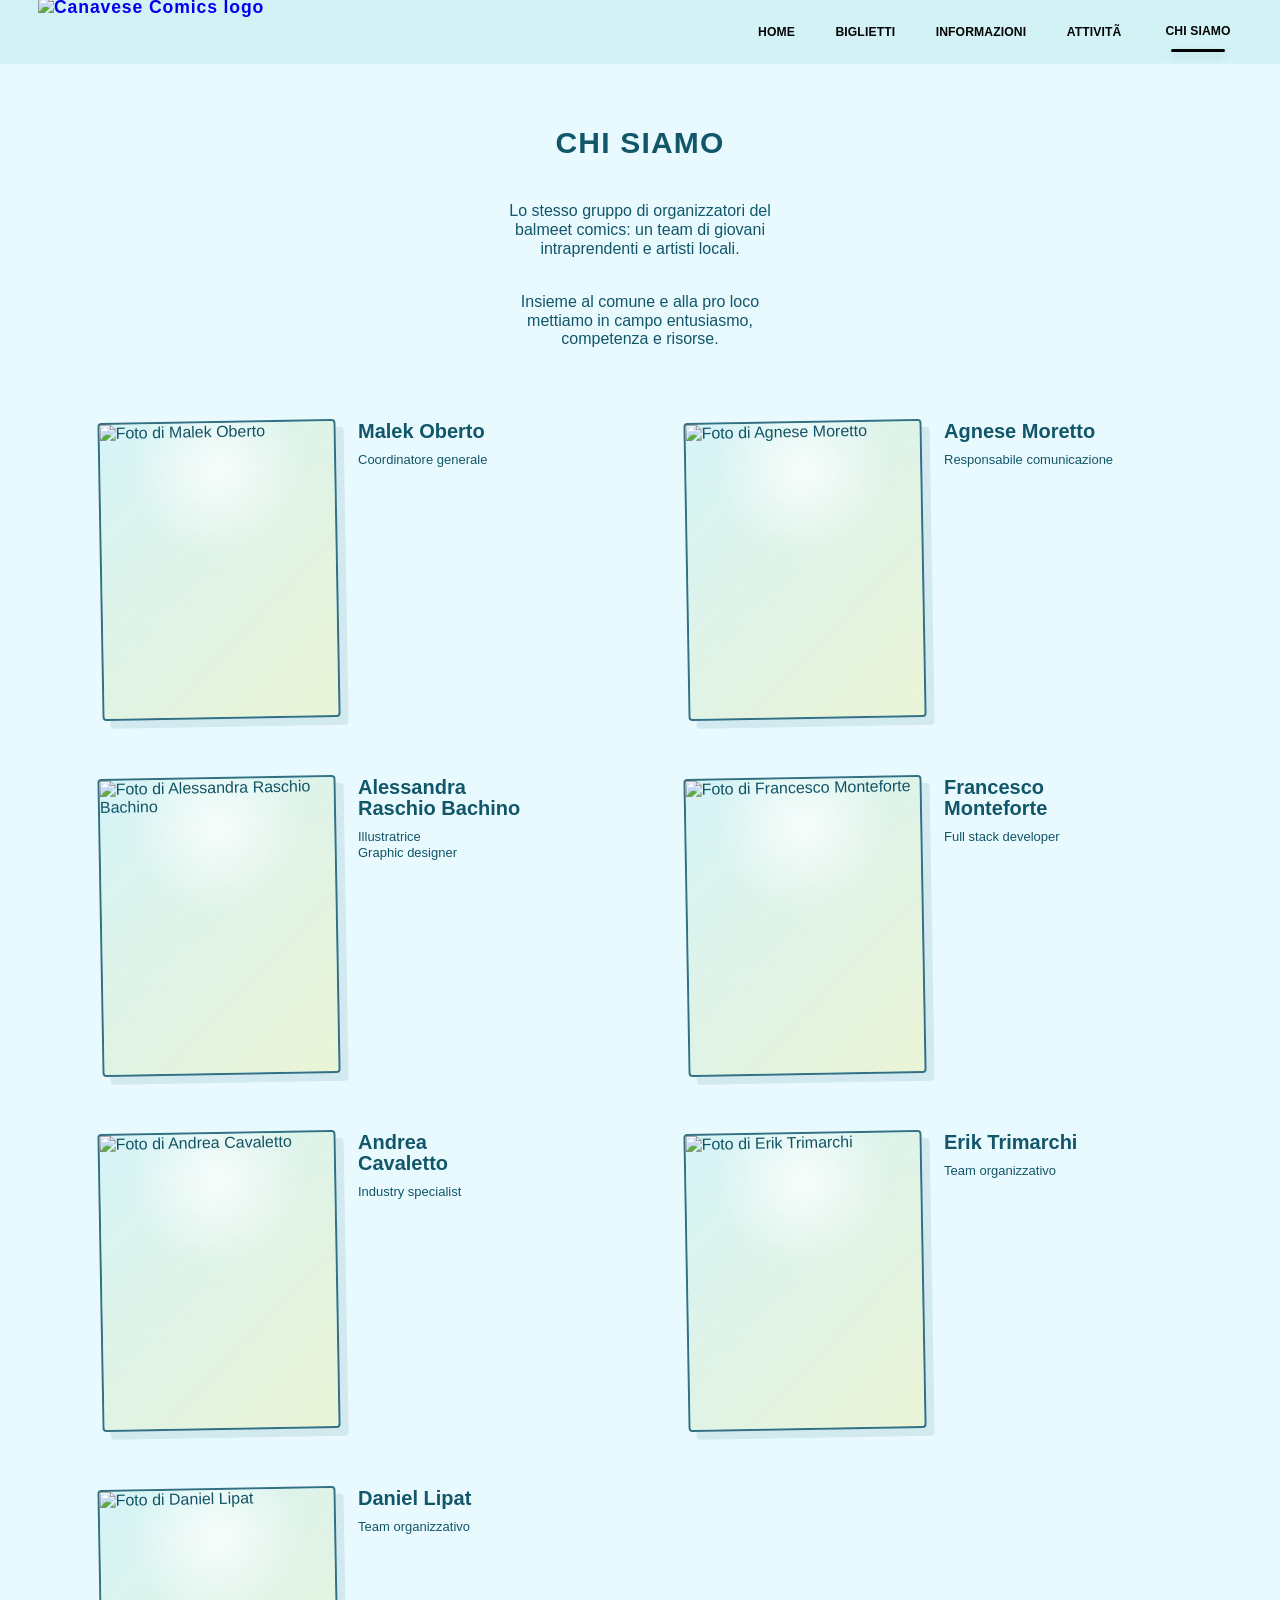
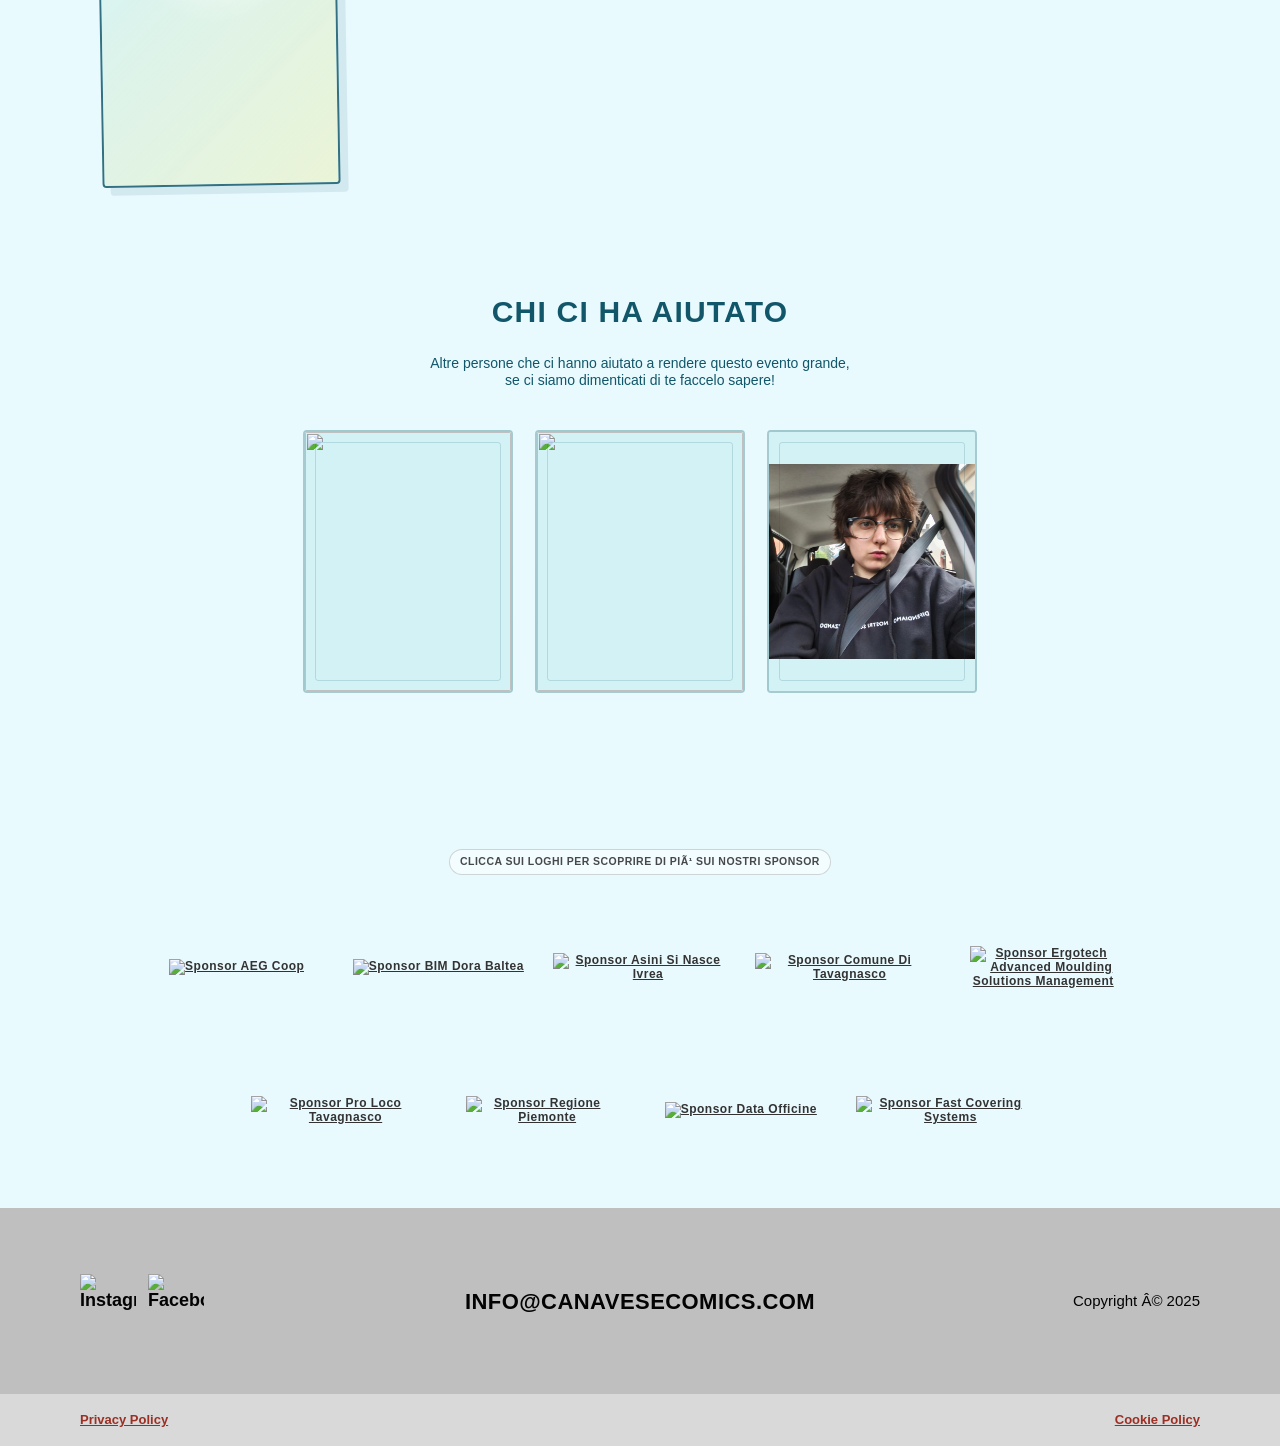
==== commit 3d56739b: "Ingrandisci card collaboratori" ====
--- a/about.html
+++ b/about.html
@@ -74,7 +74,7 @@
   <link rel="icon" href="/favicon_png/favicon192.png" type="image/png" sizes="192x192" />
   <link rel="icon" href="/favicon_png/favicon512.png" type="image/png" sizes="512x512" />
   <link rel="apple-touch-icon" href="/favicon_png/favicon192.png" />
-  <link rel="stylesheet" href="styles.css?v=20260511-sponsor-9" />
+  <link rel="stylesheet" href="styles.css?v=20260614-about-helpers-1" />
 </head>
 
 <body class="page-about">
--- a/styles.css
+++ b/styles.css
@@ -2111,15 +2111,15 @@
 .helpers-list {
   display: flex;
   justify-content: center;
-  gap: 16px;
+  gap: 22px;
 }
 
 .helper-card {
   position: relative;
   display: grid;
   place-items: center;
-  width: 165px;
-  height: 145px;
+  width: 210px;
+  aspect-ratio: 4 / 5;
   overflow: hidden;
   border-radius: 4px;
   background:
@@ -2146,8 +2146,9 @@
   display: block;
   width: 100%;
   height: 100%;
-  object-fit: cover;
+  object-fit: contain;
   object-position: center;
+  background: #D3F2F6;
 }
 
 .helper-card span {
@@ -2304,8 +2305,8 @@
   }
 
   .helper-card {
-    width: 76px;
-    height: 70px;
+    width: min(28vw, 116px);
+    height: auto;
   }
 
   .helper-card span {
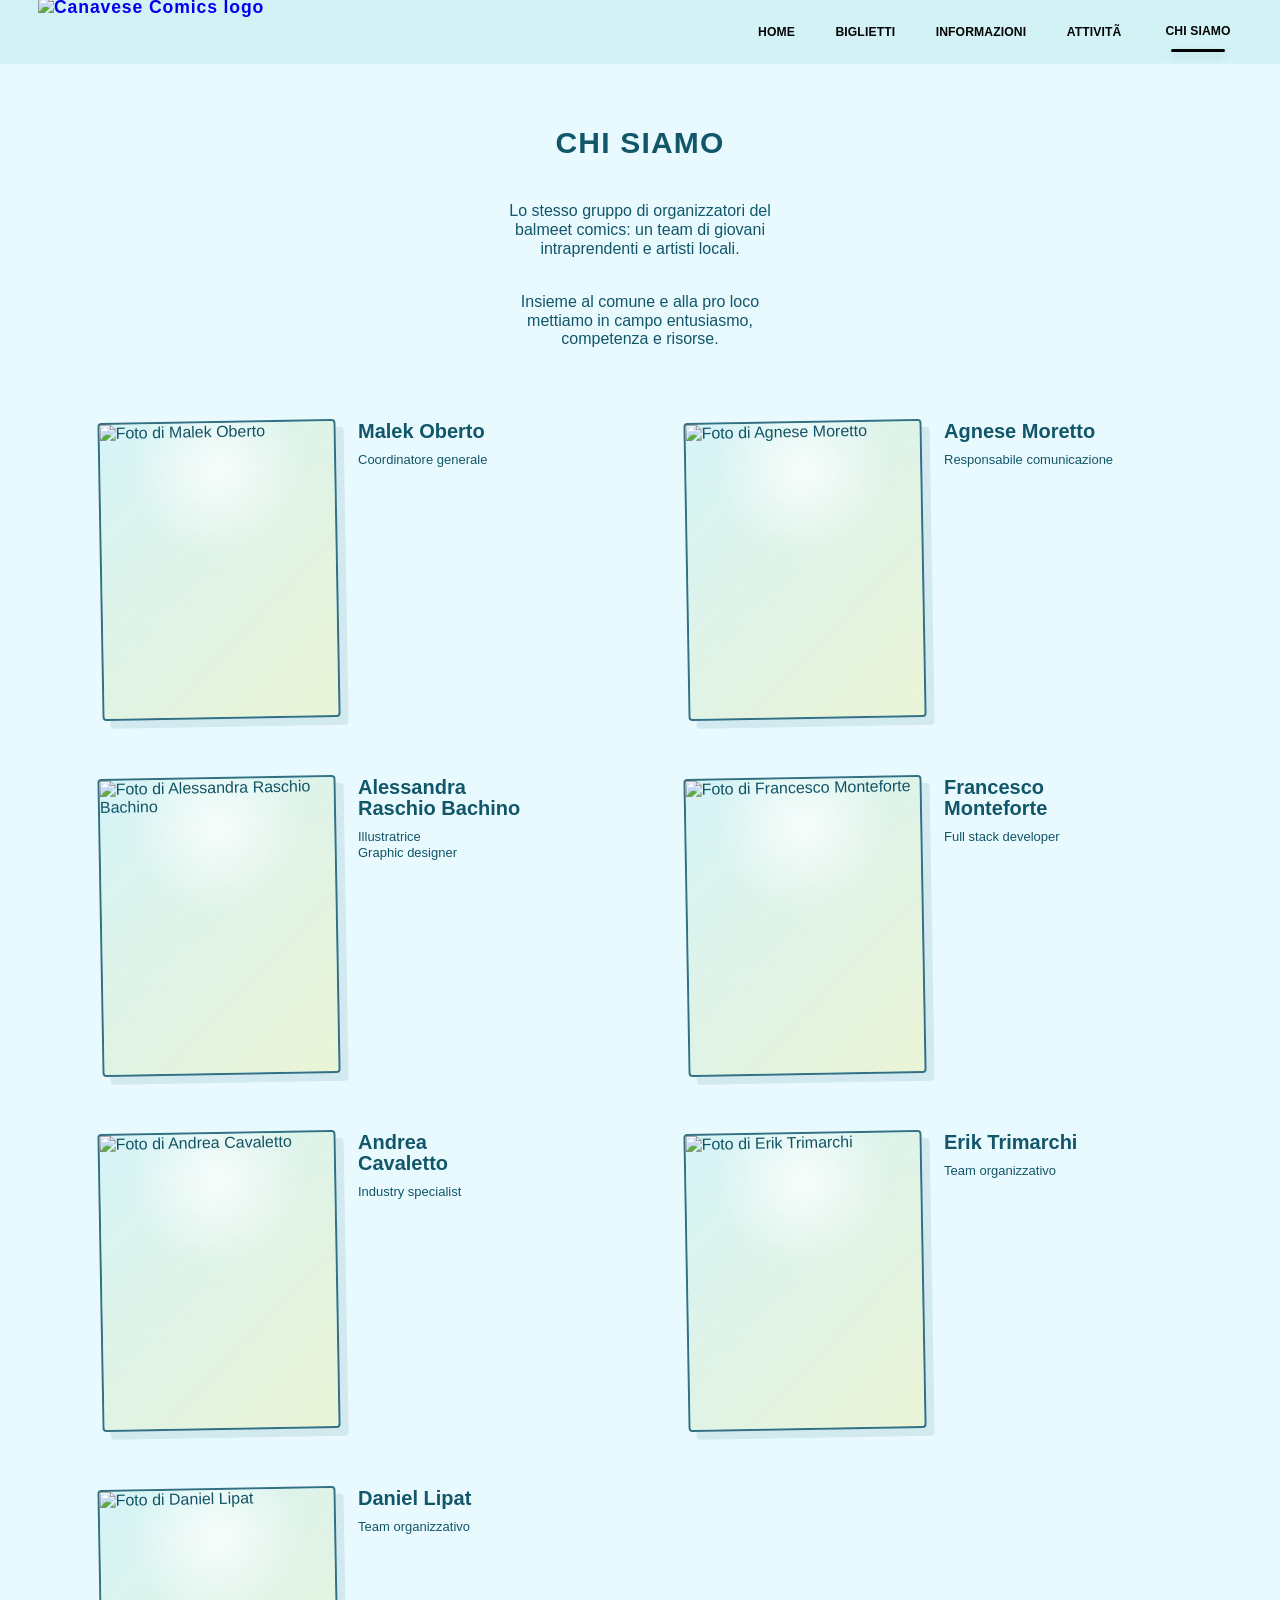
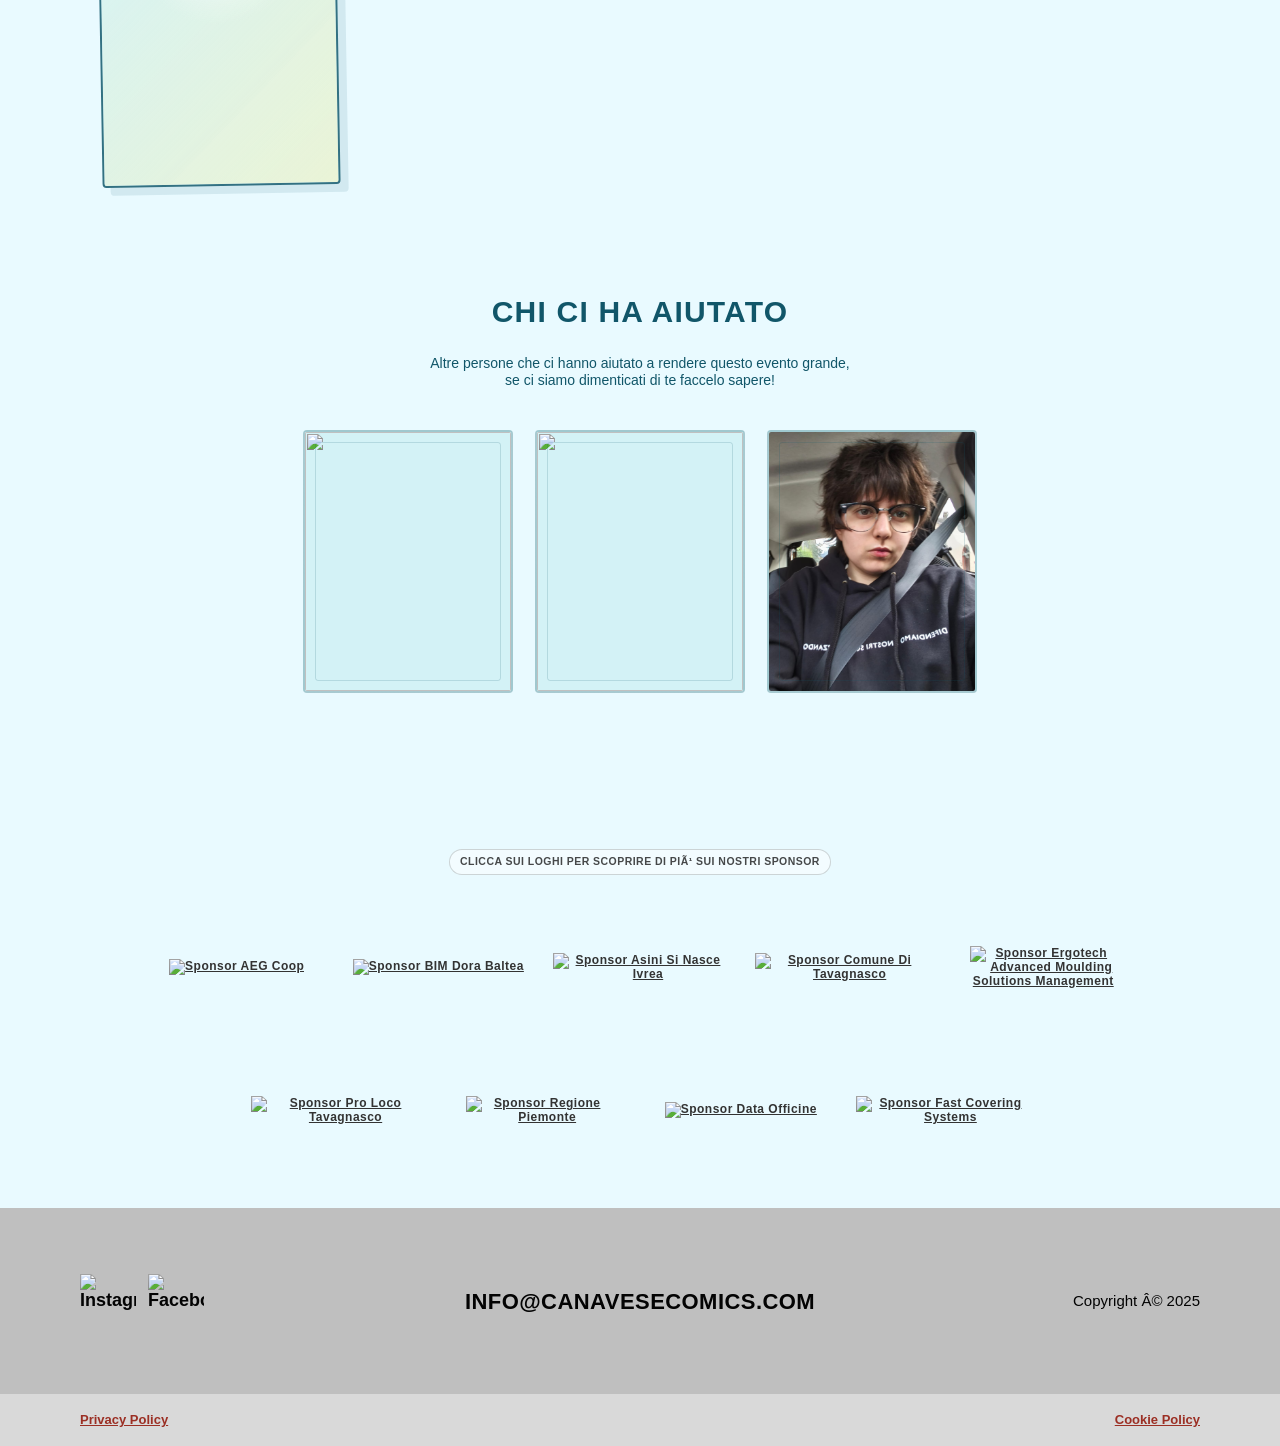
==== commit 417a5958: "Adatta foto alle card collaboratori" ====
--- a/about.html
+++ b/about.html
@@ -74,7 +74,7 @@
   <link rel="icon" href="/favicon_png/favicon192.png" type="image/png" sizes="192x192" />
   <link rel="icon" href="/favicon_png/favicon512.png" type="image/png" sizes="512x512" />
   <link rel="apple-touch-icon" href="/favicon_png/favicon192.png" />
-  <link rel="stylesheet" href="styles.css?v=20260614-about-helpers-1" />
+  <link rel="stylesheet" href="styles.css?v=20260614-about-helpers-2" />
 </head>
 
 <body class="page-about">
--- a/styles.css
+++ b/styles.css
@@ -2146,7 +2146,7 @@
   display: block;
   width: 100%;
   height: 100%;
-  object-fit: contain;
+  object-fit: cover;
   object-position: center;
   background: #D3F2F6;
 }
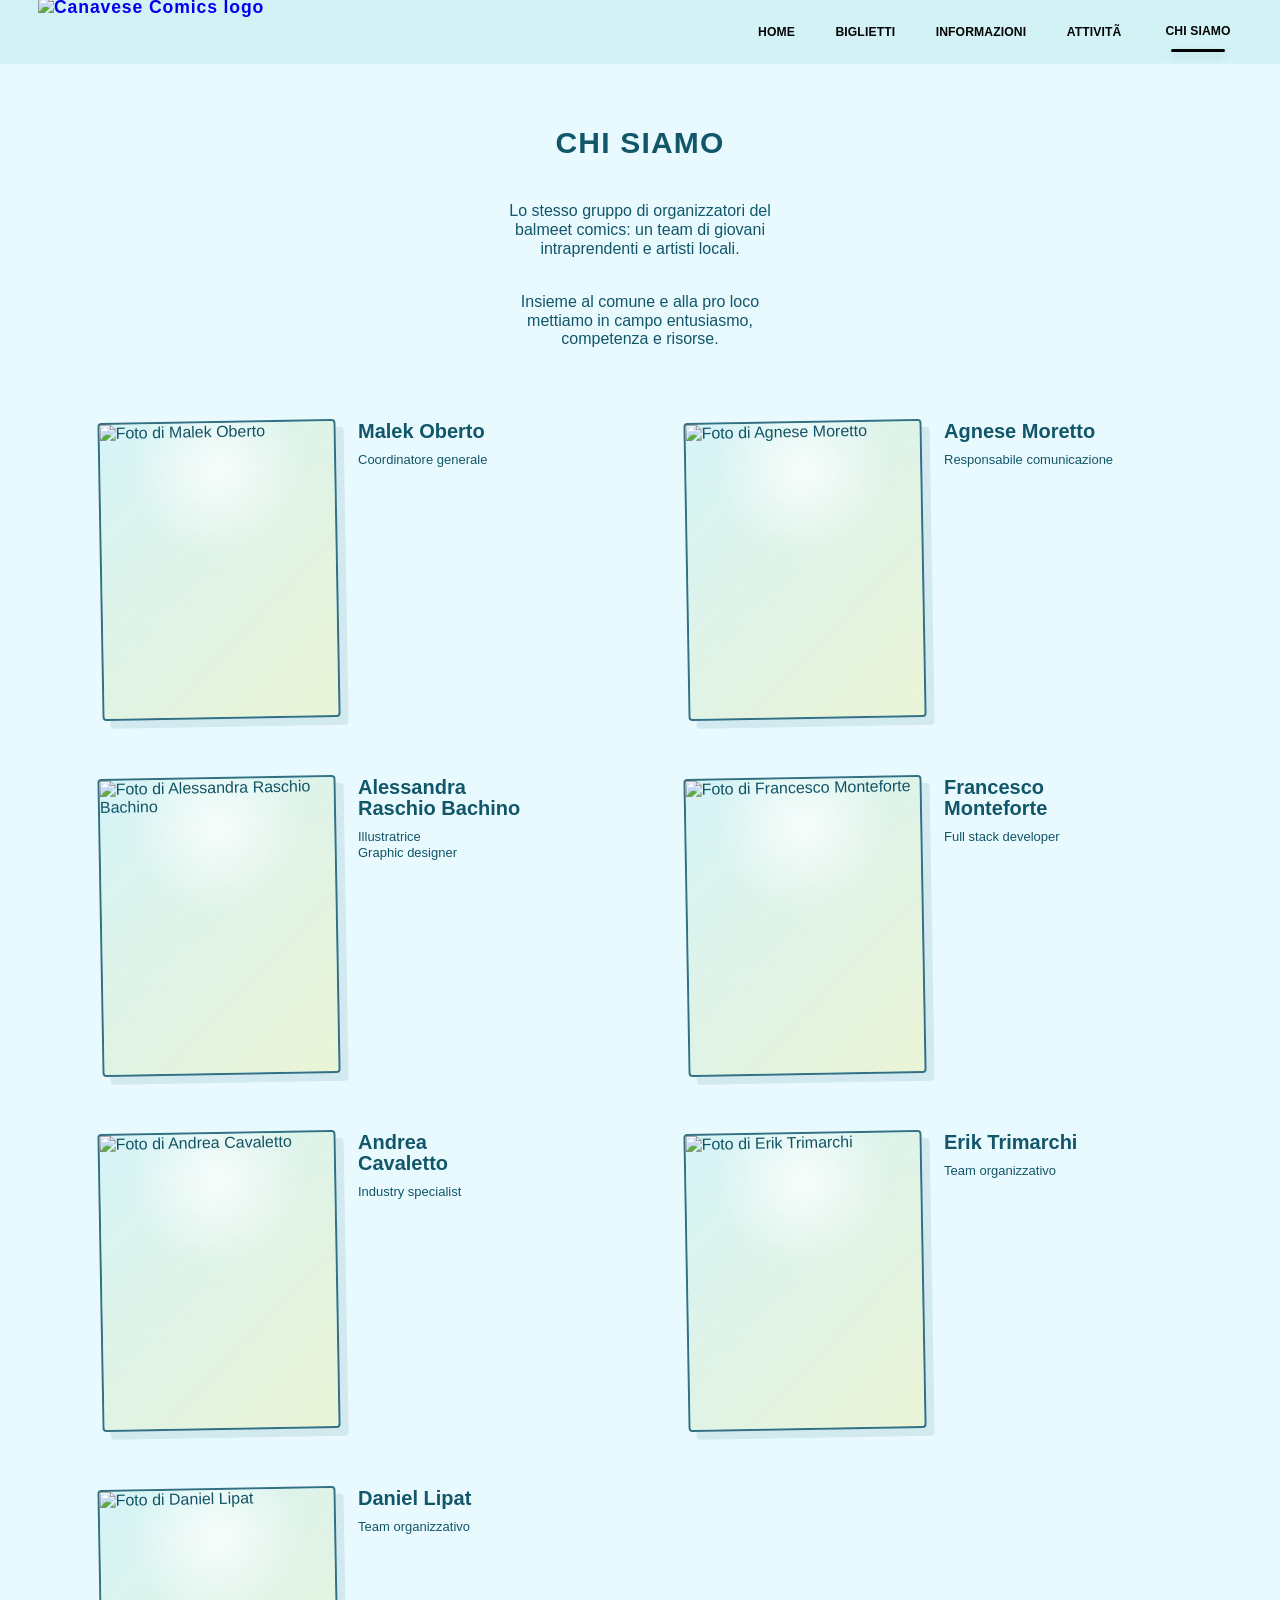
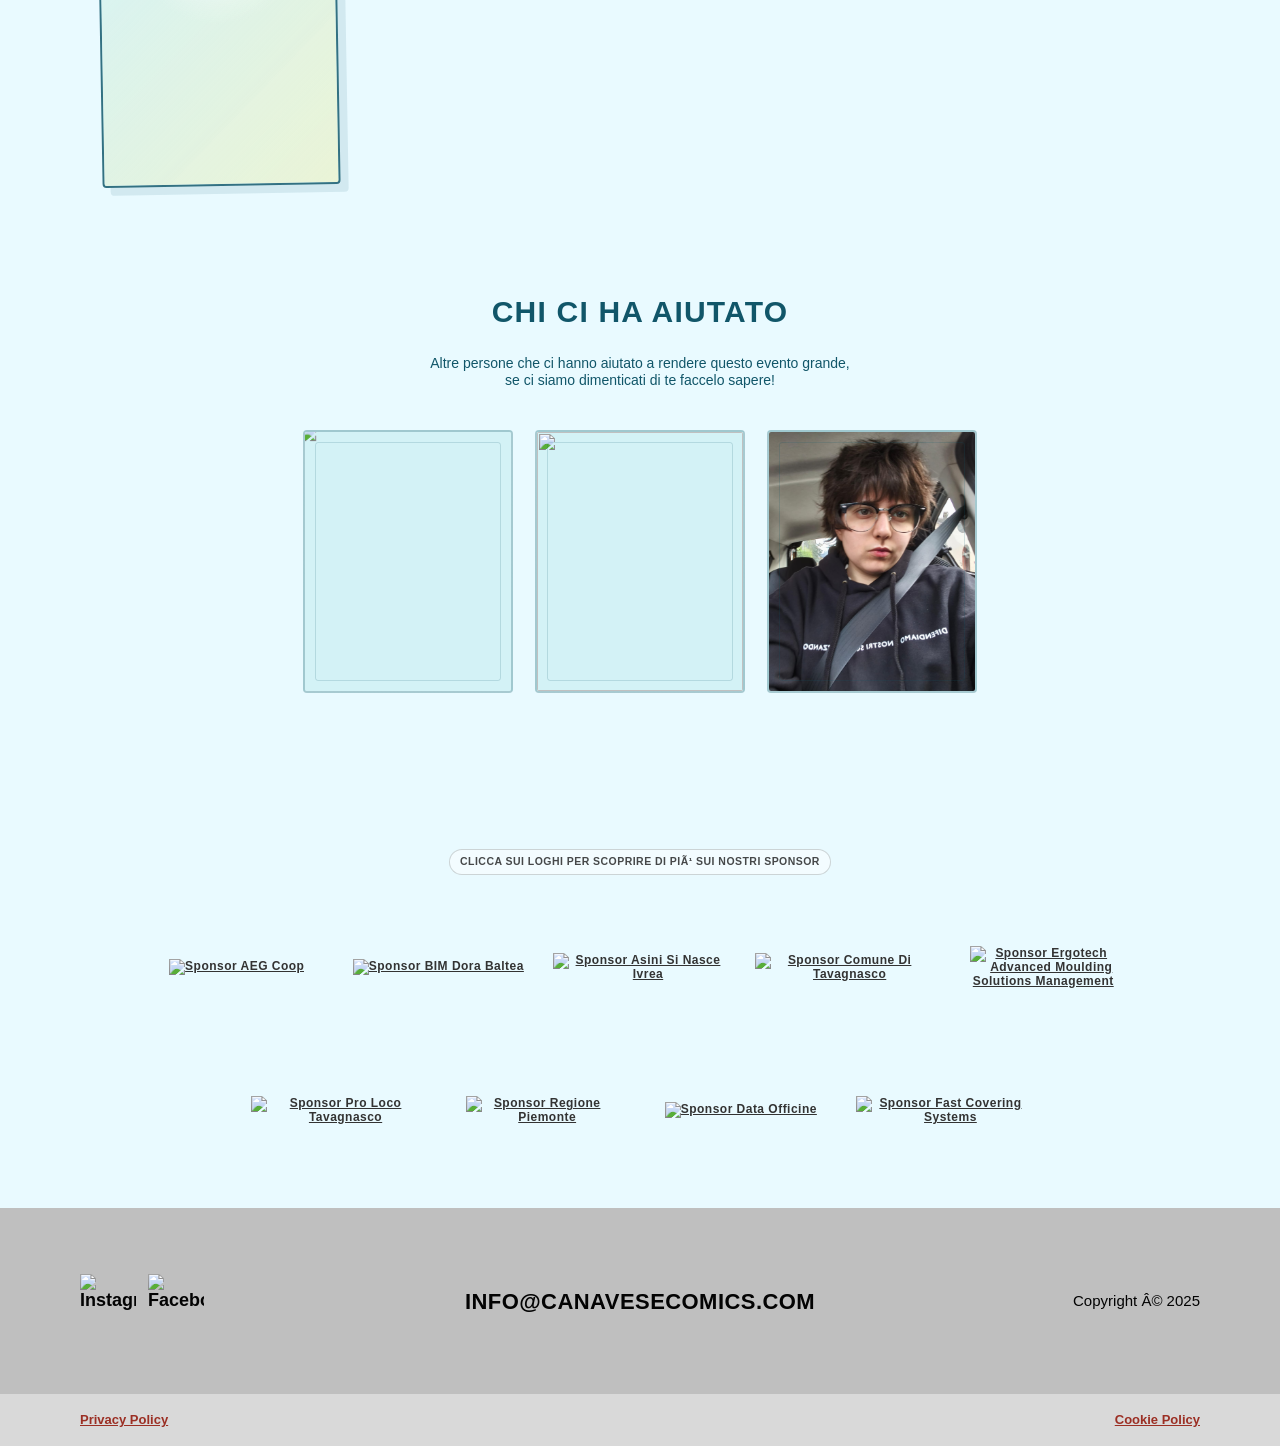
==== commit bbb5fbc8: "Regola foto Florentina nella card" ====
--- a/about.html
+++ b/about.html
@@ -74,7 +74,7 @@
   <link rel="icon" href="/favicon_png/favicon192.png" type="image/png" sizes="192x192" />
   <link rel="icon" href="/favicon_png/favicon512.png" type="image/png" sizes="512x512" />
   <link rel="apple-touch-icon" href="/favicon_png/favicon192.png" />
-  <link rel="stylesheet" href="styles.css?v=20260614-about-helpers-2" />
+  <link rel="stylesheet" href="styles.css?v=20260614-about-helpers-3" />
 </head>
 
 <body class="page-about">
--- a/styles.css
+++ b/styles.css
@@ -2149,6 +2149,11 @@
   object-fit: cover;
   object-position: center;
   background: #D3F2F6;
+}
+
+.helper-card:first-child img {
+  transform: scale(1.08);
+  object-position: center 42%;
 }
 
 .helper-card span {
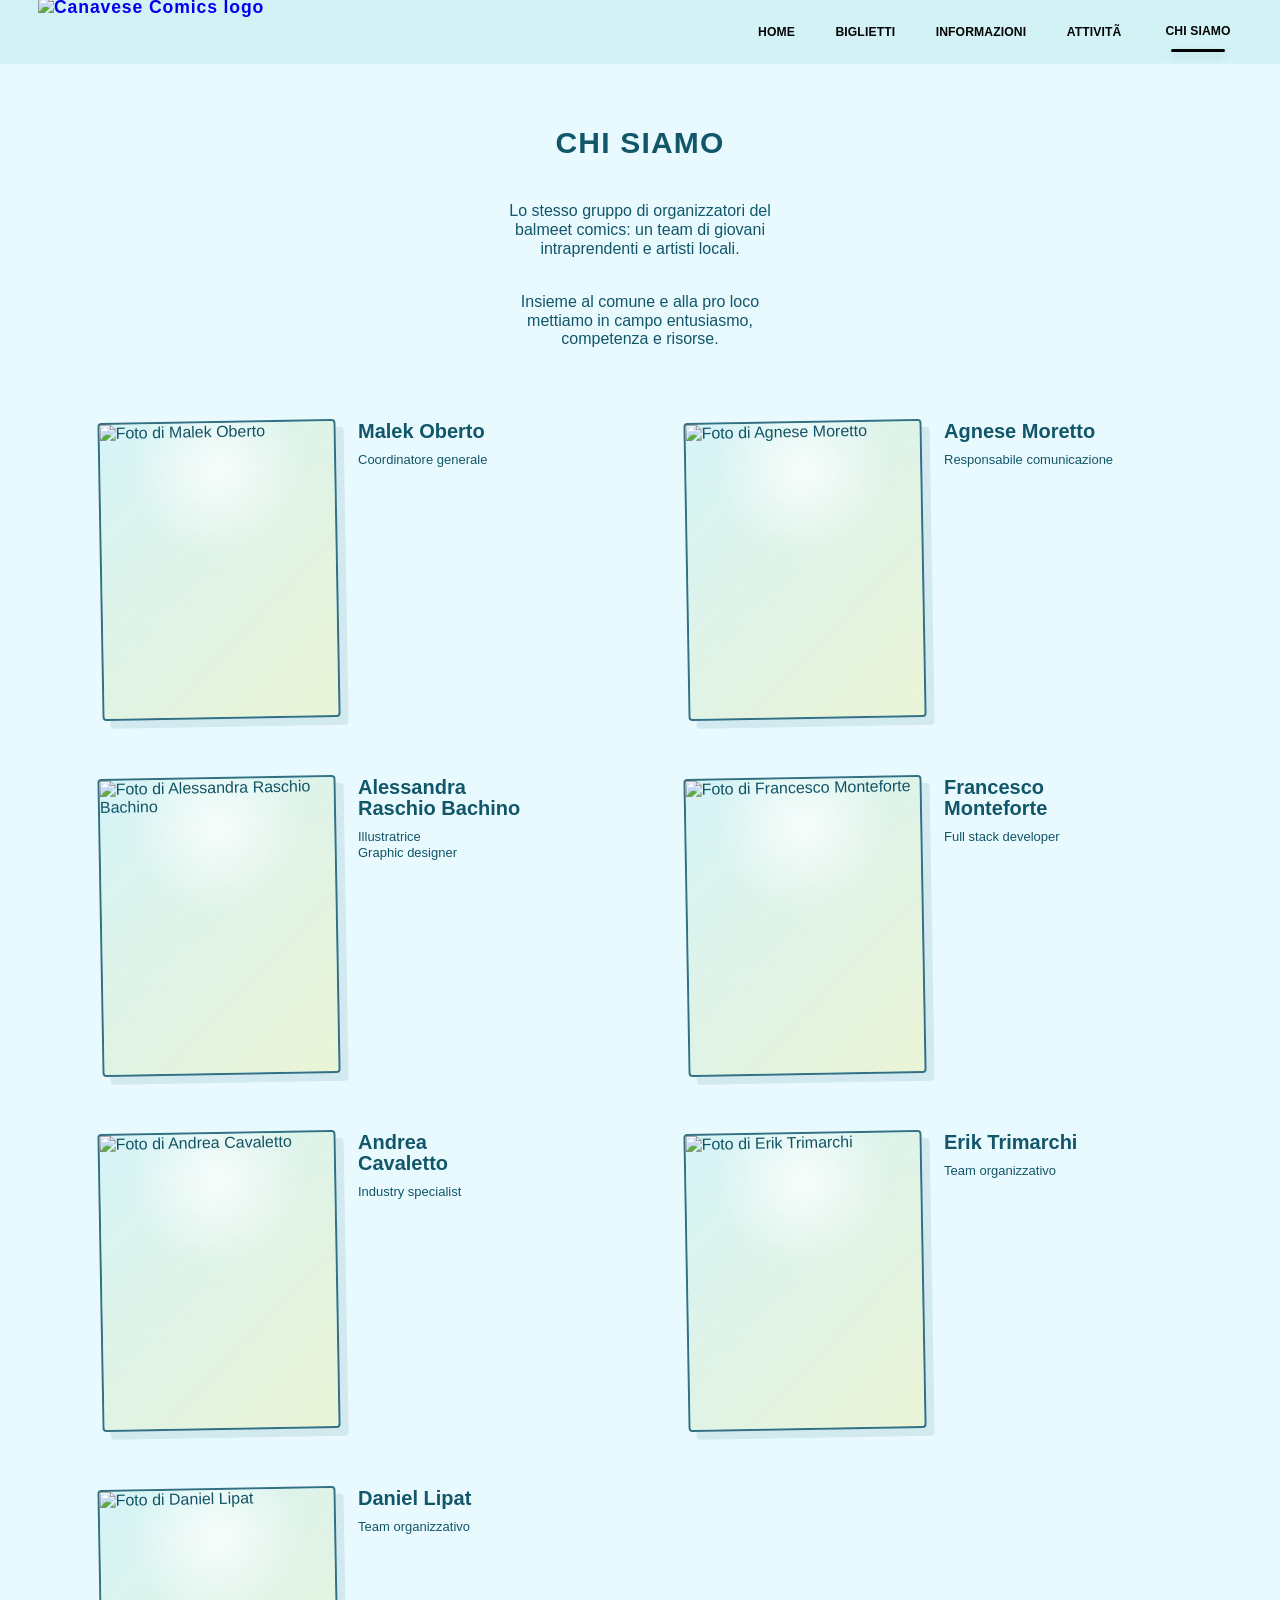
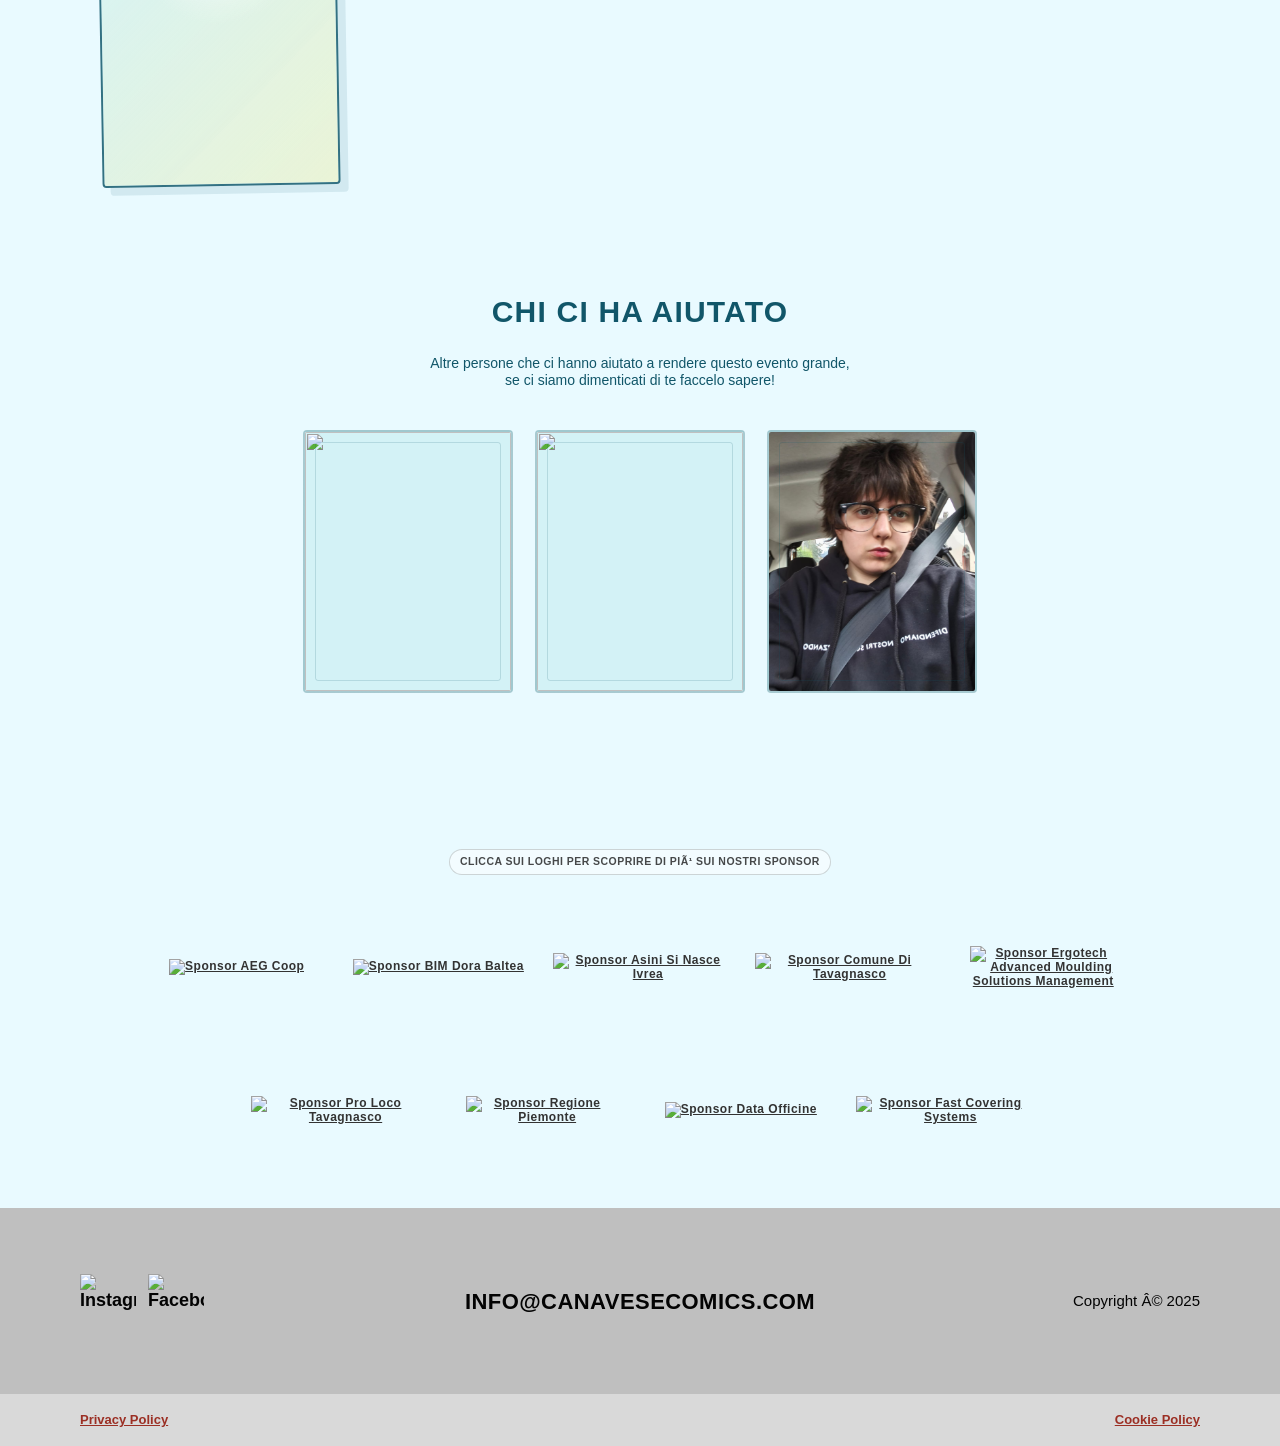
==== commit ca640044: "Forza foto collaboratori a riempire le card" ====
--- a/about.html
+++ b/about.html
@@ -74,7 +74,7 @@
   <link rel="icon" href="/favicon_png/favicon192.png" type="image/png" sizes="192x192" />
   <link rel="icon" href="/favicon_png/favicon512.png" type="image/png" sizes="512x512" />
   <link rel="apple-touch-icon" href="/favicon_png/favicon192.png" />
-  <link rel="stylesheet" href="styles.css?v=20260614-about-helpers-3" />
+  <link rel="stylesheet" href="styles.css?v=20260614-about-helpers-4" />
 </head>
 
 <body class="page-about">
--- a/styles.css
+++ b/styles.css
@@ -2143,6 +2143,8 @@
 }
 
 .helper-card img {
+  position: absolute;
+  inset: 0;
   display: block;
   width: 100%;
   height: 100%;
@@ -2152,7 +2154,6 @@
 }
 
 .helper-card:first-child img {
-  transform: scale(1.08);
   object-position: center 42%;
 }
 
